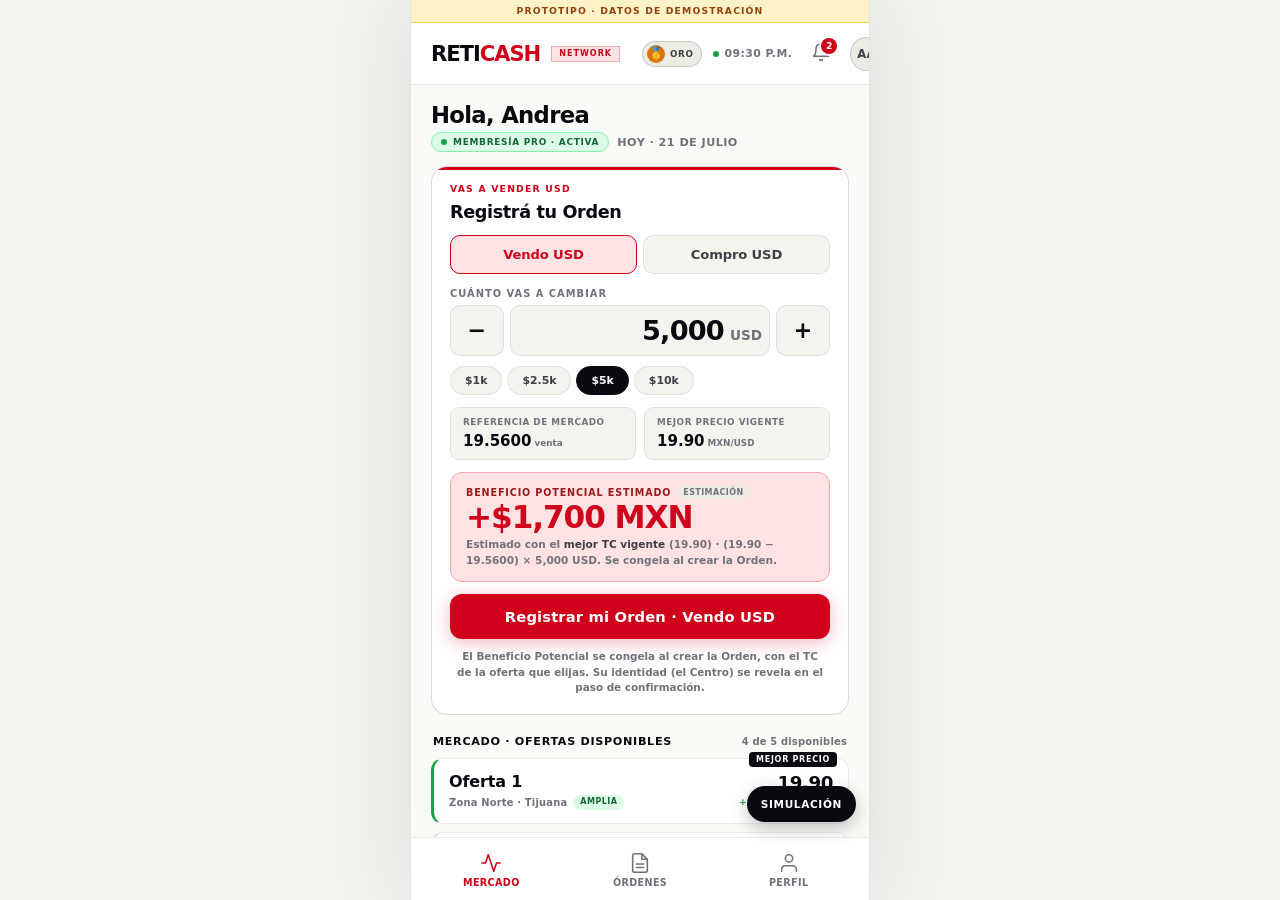
==== index.html @ 37eeac1e "Publicar interfaces simuladas · 2026-07-22T16:53Z" ====
<!doctype html>
<html lang="es">
<head>
<meta charset="utf-8">
<meta name="viewport" content="width=device-width,initial-scale=1,maximum-scale=1,user-scalable=no,viewport-fit=cover,interactive-widget=resizes-content">
<meta name="robots" content="noindex,nofollow">
<meta name="theme-color" content="#0A0A0F">
<title>Network · Interfaz simulada del Cliente</title>
<!--
  ══════════════════════════════════════════════════════════════════════════
  Network · Interfaz simulada del flujo del Cliente · v3
  Unidad 3 (v3), paso 2 del orden inviolable §3 CLAUDE.md.
  Fecha: 2026-07-21.

  ─── JERARQUÍA DE FUENTES · TRES CAPAS (se hereda a TODA interfaz Network) ───

  1 · CONTRATO ontológico (contratos/nucleo_membresia_caja.md) — LA ONTOLOGÍA.
      Innegociable. Vocabulario, objetos, acciones, estados. Toda categoría
      visible acá sale del contrato.

  2 · MM (customer.html + app.css) — EL FLUJO.
      Esqueleto de pantallas y mecánica probada en operación real: appbar,
      bnav, cotizador con toggle, reloj dual, QR con reloj interno, candado
      orden viva, kick modal, DISTRIBUCIÓN de la capa conductual (tier en
      header, bloque de comportamiento en Mercado, paintOrdPerdido en
      Órdenes), historial con ciclo. Voz traducida al contrato.

  3 · CM (mercado.css + app.css + mercado.html) — EL DISEÑO.
      Ya no "vara de calidad": es LA CAPA DE DISEÑO por herencia directa.
      Destilado en el asset propio del repo → network-design-system.css
      (linkeado abajo): tokens, componentes, bottom sheets, estados,
      transiciones, dark mode, tipografía, animaciones. Esta interfaz se
      construye SOBRE ese sistema; acá abajo solo va el CSS específico de
      las piezas del cliente (cotizador, tablero ciego, orden viva,
      veredicto, bloque conductual, referidos).

  Correcciones ya integradas (C1-C3 del Arquitecto) + este turno:
   · C1 · Capa conductual del núcleo COMPLETA y distribuida como en MM:
          tier chip en header, bloque de comportamiento en Mercado,
          paintOrdPerdido (Beneficio Perdido del mes) en Órdenes, nudges.
          Estado {has_data:false} neutro cuando el servicio SCI no responde.
   · C2 · Ceguera del tablero: TC + Capacidad + zona, sin nombre. Identidad
          revelada en CreateOrder.
   · C3 · Referido / Invitación con lista de estados. Sin recompensas.
   · Mecánica nueva (§1.4 contrato): Beneficio Potencial ESTIMADO en vivo
          contra el mejor TC vigente del mercado ciego, ROTULADO como
          estimación (§6.3 "si estimás, decilo"). No es el evento — ese nace
          en CreateOrder. Si el cliente elige otra oferta, recalcula.

  Si el vocabulario del contrato no alcanza: divergencia registrada, no
  invento (§2 CLAUDE.md).
  ══════════════════════════════════════════════════════════════════════════
-->
<link rel="stylesheet" href="network-design-system.css">
<style>
/* ═══════════ CSS ESPECÍFICO DEL CLIENTE (lo compartido está en el design system) ═══════════ */

/* Saludo */
.greet-block{margin-bottom:14px}
.greet-h{font-size:1.42rem;font-weight:900;letter-spacing:-.03em;color:var(--ink);margin:0 0 4px;line-height:1.1}
.greet-sub{display:flex;flex-wrap:wrap;gap:8px;align-items:center;color:var(--ink3);font-size:.7rem;font-weight:700;letter-spacing:.04em;text-transform:uppercase}

/* GATE DE MEMBRESÍA */
.mgate{border-radius:14px;padding:14px 16px;margin-bottom:14px;border:1px solid var(--brd)}
.mgate.req{background:var(--surf);border-color:var(--brd2)}
.mgate.wait-cash{background:var(--amber-bg);border-color:var(--amber-brd)}
.mgate.wait-digital{background:var(--blue-bg);border-color:var(--blue-brd)}
.mgate.grace{background:var(--amber-bg);border-color:var(--amber-brd)}
.mgate-ey{font-size:.58rem;font-weight:800;letter-spacing:.1em;text-transform:uppercase;color:var(--ink3);margin-bottom:5px}
.mgate.wait-cash .mgate-ey,.mgate.grace .mgate-ey{color:#92400E}
.mgate.wait-digital .mgate-ey{color:#1E40AF}
body.dk .mgate.wait-cash .mgate-ey,body.dk .mgate.grace .mgate-ey{color:#fcd34d}
body.dk .mgate.wait-digital .mgate-ey{color:#93c5fd}
.mgate-t{font-size:.95rem;font-weight:900;letter-spacing:-.02em;color:var(--ink);margin:0 0 4px}
.mgate-s{font-size:.7rem;color:var(--ink3);line-height:1.5;font-weight:600}
.mgate-s strong{color:var(--ink2);font-weight:800}
.mgate-code{font-family:'SF Mono',Menlo,monospace;font-weight:800;font-size:1rem;letter-spacing:.1em;color:var(--ink);background:var(--surf);border:1px solid var(--brd2);border-radius:8px;padding:8px 12px;display:inline-block;margin-top:10px}
.mgate-btn{margin-top:12px;width:100%;background:var(--ink);color:var(--surf);border:0;border-radius:10px;padding:12px;font-family:inherit;font-size:.8rem;font-weight:800;letter-spacing:.01em;cursor:pointer;transition:background var(--t-fast) var(--ease)}
.mgate-btn:hover{background:var(--red)}

/* Recorridos de activación (canales como acciones distintas) */
.chan-card{border:1.5px solid var(--brd2);border-radius:12px;padding:14px 15px;margin-bottom:10px;cursor:pointer;transition:border-color var(--t-fast) var(--ease),background var(--t-fast) var(--ease)}
.chan-card:hover{border-color:var(--ink);background:var(--surf2)}
.chan-card-h{display:flex;align-items:center;gap:10px;margin-bottom:6px}
.chan-ic{width:36px;height:36px;border-radius:10px;background:var(--surf2);display:flex;align-items:center;justify-content:center;font-size:1.15rem;flex:0 0 auto}
.chan-card.efectivo .chan-ic{background:var(--amber-bg)}
.chan-card.digital .chan-ic{background:var(--blue-bg)}
.chan-t{font-size:.88rem;font-weight:900;letter-spacing:-.01em;color:var(--ink)}
.chan-tag{font-size:.5rem;font-weight:800;letter-spacing:.06em;text-transform:uppercase;padding:2px 6px;border-radius:var(--r-pill);background:var(--surf3);color:var(--ink3);margin-left:auto}
.chan-tag.def{background:var(--amber-bg);color:#92400E}
body.dk .chan-tag.def{color:#fcd34d}
.chan-d{font-size:.68rem;color:var(--ink3);line-height:1.5;font-weight:600}
.chan-guard{font-size:.62rem;color:var(--ink4);line-height:1.5;font-weight:600;margin-top:6px;padding:10px 12px;background:var(--surf2);border-radius:9px}
.chan-guard strong{color:var(--ink2);font-weight:800}
.act-benef{background:var(--surf2);border:1px solid var(--brd);border-radius:10px;padding:12px 14px;margin:12px 0}
.act-benef-r{display:flex;justify-content:space-between;align-items:baseline;padding:6px 0;border-bottom:1px solid var(--brd);font-size:.75rem;gap:10px}
.act-benef-r:last-child{border-bottom:0}
.act-benef-r .k{color:var(--ink3);font-weight:600}
.act-benef-r .v{color:var(--ink);font-weight:800;text-align:right;font-variant-numeric:tabular-nums}
.act-benef-r .v.hl{color:var(--green)}
.act-steps{margin:12px 0;padding:0;list-style:none;counter-reset:s}
.act-step{position:relative;padding:0 0 12px 34px;font-size:.72rem;color:var(--ink2);line-height:1.5;font-weight:600;counter-increment:s}
.act-step::before{content:counter(s);position:absolute;left:0;top:-2px;width:22px;height:22px;border-radius:50%;background:var(--amber-bg);color:#92400E;font-size:.7rem;font-weight:900;display:flex;align-items:center;justify-content:center}
body.dk .act-step::before{color:#fcd34d}
.act-step:last-child{padding-bottom:0}
.act-code{text-align:center;font-family:'SF Mono',Menlo,monospace;font-weight:800;font-size:1.3rem;letter-spacing:.12em;color:var(--ink);background:var(--surf2);border:1.5px dashed var(--brd2);border-radius:12px;padding:16px;margin:12px 0}

/* MI CARD OPERAR (hero) */
.op-hero{
  background:var(--surf);border:1.5px solid var(--brd2);border-radius:16px;
  padding:16px 18px 18px;margin-bottom:14px;position:relative;overflow:hidden;
  transition:border-color var(--t) var(--ease);
}
.op-hero::before{content:"";position:absolute;top:0;left:0;right:0;height:3px;background:var(--brd2);transition:background var(--t-fast) var(--ease)}
.op-hero.sell::before{background:var(--red)}
.op-hero.buy::before{background:var(--green)}
.op-hero-ey{font-size:.58rem;font-weight:800;letter-spacing:.13em;text-transform:uppercase;color:var(--ink3);margin-bottom:8px;transition:color var(--t-fast) var(--ease)}
.op-hero.sell .op-hero-ey{color:var(--red)}
.op-hero.buy .op-hero-ey{color:var(--green)}
.op-hero-t{font-size:1.1rem;font-weight:900;letter-spacing:-.02em;color:var(--ink);margin:0 0 12px;line-height:1.2}

.op-lbl{font-size:.62rem;font-weight:800;letter-spacing:.1em;text-transform:uppercase;color:var(--ink3);margin:14px 0 6px}
.op-lbl:first-child{margin-top:0}

.q-amt{display:flex;gap:6px;align-items:stretch;margin-bottom:10px}
.q-amt-btn{background:var(--surf2);border:1.5px solid var(--brd);border-radius:var(--r-input);width:54px;font-size:1.4rem;font-weight:900;color:var(--ink);cursor:pointer;font-family:inherit;line-height:1;transition:background var(--t-fast) var(--ease)}
.q-amt-btn:hover{background:var(--surf3)}
.q-amt-btn:active{transform:translateY(1px)}
.q-amt-mid{flex:1;background:var(--surf2);border:1.5px solid var(--brd);border-radius:var(--r-input);display:flex;align-items:baseline;justify-content:center;gap:6px;padding:9px 4px}
.q-amt-inp{background:transparent;border:0;text-align:right;font-size:1.7rem;font-weight:900;letter-spacing:-.03em;font-variant-numeric:tabular-nums;color:var(--ink);width:calc(100% - 44px);font-family:inherit;outline:none;padding:0}
.q-amt-usd{color:var(--ink3);font-weight:800;font-size:.85rem}
.q-fast{display:flex;gap:5px;margin-bottom:6px;flex-wrap:wrap}
.q-fast-btn{position:relative;background:var(--surf2);border:1px solid var(--brd);border-radius:var(--r-pill);padding:7px 14px;font-family:inherit;font-size:.68rem;font-weight:700;color:var(--ink2);cursor:pointer;transition:background var(--t-fast) var(--ease)}
.q-fast-btn::after{content:"";position:absolute;top:50%;left:50%;transform:translate(-50%,-50%);width:100%;height:var(--tap)}
.q-fast-btn:hover{background:var(--surf3)}
.q-fast-btn.on{background:var(--ink);color:var(--surf);border-color:var(--ink)}

/* Referencias (Referencia de Mercado + Mejor precio vigente) */
.ref-row{display:grid;grid-template-columns:1fr 1fr;gap:8px;margin:12px 0}
.ref-cell{padding:9px 12px;background:var(--surf2);border:1px solid var(--brd);border-radius:9px}
.ref-cell-l{font-size:.55rem;font-weight:800;letter-spacing:.06em;text-transform:uppercase;color:var(--ink3);line-height:1.3}
.ref-cell-v{font-size:.94rem;font-weight:900;font-variant-numeric:tabular-nums;color:var(--ink);margin-top:3px}
.ref-cell-v small{font-size:.55rem;font-weight:700;color:var(--ink3);margin-left:3px}
.ref-cell.best .ref-cell-v{color:var(--ink)}

/* Estimación de Beneficio Potencial (rotulada) */
.est{background:var(--surf2);border:1px solid var(--brd);border-radius:12px;padding:13px 15px;margin-bottom:12px;transition:background var(--t-fast) var(--ease),border-color var(--t-fast) var(--ease)}
.op-hero.sell .est{background:var(--red-bg);border-color:var(--red-brd)}
.op-hero.buy .est{background:var(--green-bg);border-color:var(--green-brd)}
.est-ey{font-size:.6rem;font-weight:800;letter-spacing:.09em;text-transform:uppercase;color:var(--ink3);display:flex;align-items:center;gap:6px}
.op-hero.sell .est-ey{color:#991B1B}
.op-hero.buy .est-ey{color:#166534}
body.dk .op-hero.sell .est-ey{color:#fca5a5}
body.dk .op-hero.buy .est-ey{color:#4ade80}
.est-tag{font-size:.5rem;font-weight:800;letter-spacing:.05em;text-transform:uppercase;padding:2px 6px;border-radius:var(--r-pill);background:var(--surf3);color:var(--ink3)}
.est-v{font-size:1.95rem;font-weight:900;letter-spacing:-.035em;line-height:1.05;color:var(--ink);font-variant-numeric:tabular-nums;margin-top:2px}
.op-hero.sell .est-v{color:var(--red)}
.op-hero.buy .est-v{color:var(--green)}
.est-sub{font-size:.66rem;color:var(--ink3);margin-top:4px;line-height:1.45;font-weight:600}
.est-sub strong{color:var(--ink2);font-weight:800}

.disc{font-size:.65rem;color:var(--ink3);text-align:center;line-height:1.5;margin-top:10px;padding:0 4px;font-weight:600}

/* TABLERO CIEGO */
.blind-h{display:flex;align-items:baseline;justify-content:space-between;gap:8px;margin:20px 0 10px;padding:0 2px}
.blind-h-t{font-size:.7rem;font-weight:900;letter-spacing:.06em;text-transform:uppercase;color:var(--ink)}
.blind-h-s{font-size:.62rem;font-weight:700;color:var(--ink3);letter-spacing:.02em}
.blind-list{display:flex;flex-direction:column;gap:8px;margin-bottom:14px}
.of-row{background:var(--surf);border:1px solid var(--brd);border-left:3px solid var(--brd2);border-radius:12px;padding:13px 15px;display:grid;grid-template-columns:1fr auto;gap:12px 14px;align-items:center;cursor:pointer;transition:background var(--t-fast) var(--ease),border-color var(--t-fast) var(--ease),transform var(--t-fast) var(--ease);position:relative}
.of-row:hover{background:var(--surf2)}
.of-row:active{background:var(--surf3);transform:translateY(1px)}
.of-row.on{border-color:var(--ink);border-left-color:var(--ink)}
.of-row.top{border-left-color:var(--ink3)}
.of-row.top.sell{border-left-color:var(--green)}
.of-row.top.buy{border-left-color:var(--red)}
.of-row.sin-cap{opacity:.55;cursor:not-allowed}
.of-info{min-width:0}
.of-id{font-size:1rem;font-weight:800;letter-spacing:-.01em;color:var(--ink);display:flex;align-items:center;gap:7px}
.of-sel-dot{font-size:.55rem;font-weight:800;letter-spacing:.05em;text-transform:uppercase;color:var(--ink);background:var(--surf3);padding:2px 6px;border-radius:var(--r-pill)}
.of-meta{display:flex;gap:6px;flex-wrap:wrap;margin-top:4px;align-items:center}
.of-meta-i{font-size:.62rem;font-weight:700;color:var(--ink3);letter-spacing:.02em}
.of-cap{font-size:.5rem;font-weight:800;letter-spacing:.06em;text-transform:uppercase;padding:2px 7px;border-radius:var(--r-pill);line-height:1.35}
.of-cap.amplia{background:var(--green-bg);color:#166534}
.of-cap.limitada{background:var(--amber-bg);color:#92400E}
.of-cap.sin_capacidad{background:var(--red-bg);color:#991B1B}
body.dk .of-cap.amplia{color:#4ade80}
body.dk .of-cap.limitada{color:#fcd34d}
body.dk .of-cap.sin_capacidad{color:#fca5a5}
.of-price{text-align:right;white-space:nowrap}
.of-tc{font-size:1.14rem;font-weight:900;letter-spacing:-.025em;font-variant-numeric:tabular-nums;color:var(--ink);line-height:1}
.of-bpu{font-size:.58rem;font-weight:800;letter-spacing:.05em;text-transform:uppercase;color:var(--ink3);margin-top:4px}
.of-bpu.pos{color:var(--green)}
.of-tag-mejor{position:absolute;top:-7px;right:11px;font-size:.5rem;font-weight:900;letter-spacing:.09em;text-transform:uppercase;color:var(--surf);background:var(--ink);padding:3px 7px;border-radius:4px}
.blind-nota{font-size:.62rem;color:var(--ink3);line-height:1.5;padding:10px 12px;background:var(--surf2);border:1px solid var(--brd);border-radius:9px;margin-bottom:14px;font-weight:600}
.blind-nota strong{color:var(--ink2);font-weight:800}

/* ══════════ BLOQUE CONDUCTUAL DEL NÚCLEO (§1.16 · distribución MM) ══════════ */
.beh{background:var(--surf);border:1px solid var(--brd);border-radius:14px;padding:16px;margin-bottom:14px}
.beh-title{font-size:.62rem;font-weight:800;letter-spacing:.09em;text-transform:uppercase;color:var(--ink3);margin-bottom:12px}
.beh-h{display:flex;align-items:center;gap:13px;margin-bottom:14px}
/* Medidor de nivel (gauge circular) — ancla gráfica */
.beh-gauge{position:relative;width:64px;height:64px;flex:0 0 auto}
.beh-gauge-svg{width:64px;height:64px;transform:rotate(-90deg)}
.beh-gauge-bg{fill:none;stroke:var(--surf3);stroke-width:5}
.beh-gauge-fg{fill:none;stroke:url(#behgrad);stroke-width:5;stroke-linecap:round;transition:stroke-dashoffset 1s var(--ease)}
.beh-gauge-medal{position:absolute;inset:0;display:flex;align-items:center;justify-content:center;font-size:1.5rem}
.beh-tier-block{flex:1;min-width:0}
.beh-tier-l{font-size:.55rem;font-weight:800;letter-spacing:.1em;text-transform:uppercase;color:var(--ink3)}
.beh-tier-n{font-size:1.05rem;font-weight:900;letter-spacing:-.02em;color:var(--ink);margin-top:1px}
.beh-tier-pct{font-size:.62rem;font-weight:700;color:var(--ink3);margin-top:2px}
.beh-score{text-align:right;position:relative}
.beh-score-v{font-size:1.5rem;font-weight:900;letter-spacing:-.03em;color:var(--ink);line-height:1;font-variant-numeric:tabular-nums}
.beh-score-l{font-size:.55rem;font-weight:800;letter-spacing:.1em;text-transform:uppercase;color:var(--ink3);margin-top:2px}
.beh-score .beh-info{position:absolute;top:-4px;right:-6px}
.beh-info{background:transparent;border:0;color:var(--ink4);font-size:.9rem;padding:0 4px;cursor:pointer;font-family:inherit}
.beh-info:hover{color:var(--ink2)}
.beh-cells{display:grid;grid-template-columns:1fr 1fr;gap:10px;margin:14px 0}
.beh-cell{background:var(--surf2);border-radius:10px;padding:11px 12px}
.beh-cell-v{font-size:1.15rem;font-weight:900;letter-spacing:-.02em;color:var(--ink);font-variant-numeric:tabular-nums;line-height:1}
.beh-cell-l{font-size:.55rem;font-weight:800;letter-spacing:.09em;text-transform:uppercase;color:var(--ink3);margin-top:3px;line-height:1.3}

/* Racha grid */
.beh-w-h{display:flex;justify-content:space-between;align-items:baseline;margin:16px 0 10px;gap:8px}
.beh-w-t{font-size:.62rem;font-weight:800;letter-spacing:.09em;text-transform:uppercase;color:var(--ink3)}
.beh-w-n{font-size:.75rem;font-weight:800;color:var(--ink)}
.beh-w-n b{font-weight:900;font-size:1.05rem;letter-spacing:-.02em;color:var(--ink);margin-right:5px;font-variant-numeric:tabular-nums}
.beh-w-grid{display:flex;gap:6px}
.beh-w-cell{flex:1;text-align:center}
.beh-w-box{width:100%;aspect-ratio:1;border-radius:8px;background:var(--surf3);display:flex;align-items:center;justify-content:center;font-weight:900;font-size:1rem;color:var(--ink3)}
.beh-w-box.on{background:var(--green);color:#fff}
.beh-w-box.off{background:var(--surf3);color:var(--ink4)}
.beh-w-box.cur{background:var(--surf2);color:var(--ink);border:1.5px dashed var(--amber-brd)}
.beh-w-lbl{font-size:.5rem;font-weight:700;color:var(--ink3);margin-top:4px;letter-spacing:.03em}
.beh-w-ops{font-size:.5rem;color:var(--ink4);margin-top:1px;font-weight:700}
.beh-w-foot{font-size:.66rem;color:var(--ink3);margin-top:10px;font-weight:600}
.beh-w-foot strong{color:var(--ink2);font-weight:800}

/* Beneficio Capturado vs Dejado ir (núcleo) — ancla gráfica de Mercado */
.bvd{margin:4px 0 10px}
.bvd-row{margin-bottom:12px}
.bvd-row:last-child{margin-bottom:0}
.bvd-top{display:flex;justify-content:space-between;align-items:baseline;gap:10px;margin-bottom:5px}
.bvd-lbl{font-size:.6rem;font-weight:800;letter-spacing:.08em;text-transform:uppercase}
.bvd-lbl.g{color:#166534}.bvd-lbl.r{color:#991B1B}
body.dk .bvd-lbl.g{color:#4ade80}body.dk .bvd-lbl.r{color:#fca5a5}
.bvd-val{font-size:1.05rem;font-weight:900;letter-spacing:-.02em;font-variant-numeric:tabular-nums}
.bvd-val.g{color:var(--green)}.bvd-val.r{color:var(--red)}
.bvd-track{height:12px;background:var(--surf3);border-radius:var(--r-pill);overflow:hidden}
.bvd-fill{height:100%;border-radius:var(--r-pill);transition:width .5s var(--ease);min-width:3px}
.bvd-fill.g{background:var(--green)}.bvd-fill.r{background:var(--red)}
.bvd-foot{font-size:.66rem;color:var(--ink3);line-height:1.5;font-weight:600;margin-top:2px}
.bvd-foot strong{color:var(--ink2);font-weight:800}

/* Nudge conductual */
.beh-nudge{background:var(--green-bg);border:1px solid var(--green-brd);border-radius:12px;padding:14px;margin-top:14px}
.beh-nudge-ey{font-size:.55rem;font-weight:800;letter-spacing:.1em;text-transform:uppercase;color:#166534}
body.dk .beh-nudge-ey{color:#4ade80}
.beh-nudge-v{font-size:1.5rem;font-weight:900;letter-spacing:-.03em;color:var(--green);margin-top:3px;font-variant-numeric:tabular-nums}
.beh-nudge-txt{font-size:.68rem;color:#166534;margin-top:3px;line-height:1.45;font-weight:600}
body.dk .beh-nudge-txt{color:#4ade80}
.beh-nudge-txt strong{font-weight:900}

/* Estado neutro {has_data:false} */
.beh-neutro{background:var(--surf);border:1px dashed var(--brd2);border-radius:14px;padding:22px 16px;margin-bottom:14px;text-align:center}
.beh-neutro-ic{font-size:1.6rem;color:var(--ink4);margin-bottom:8px}
.beh-neutro-t{font-size:.85rem;font-weight:800;color:var(--ink2);letter-spacing:-.01em}
.beh-neutro-s{font-size:.68rem;color:var(--ink3);margin-top:4px;line-height:1.5;font-weight:600}

/* ══════════ ÓRDENES ══════════ */
.qr-card{background:var(--surf);border:1.5px solid var(--brd2);border-radius:18px;padding:18px 18px 16px;text-align:center;margin-bottom:12px;box-shadow:0 4px 20px rgba(0,0,0,.05);position:relative}
.qr-tag{display:inline-flex;align-items:center;gap:7px;font-size:.6rem;font-weight:900;letter-spacing:.09em;text-transform:uppercase;padding:5px 11px;border-radius:var(--r-pill);margin-bottom:14px;background:var(--green-bg);color:#166534}
body.dk .qr-tag{color:#4ade80}
.qr-tag.risk{background:var(--amber-bg);color:#92400E}
body.dk .qr-tag.risk{color:#fcd34d}
.qr-tag.risk .qr-pulse{background:var(--amber)}
.qr-tag.expired{background:var(--red-bg);color:#991B1B}
body.dk .qr-tag.expired{color:#fca5a5}
.qr-tag.expired .qr-pulse{background:var(--red)}
.qr-pulse{width:8px;height:8px;background:var(--green);border-radius:50%;animation:live-pulse 1.4s ease-in-out infinite}
.qr-img{width:190px;height:190px;background:#fff;padding:12px;border:1.5px solid var(--brd);border-radius:14px;margin:0 auto 12px;display:flex;align-items:center;justify-content:center}
.qr-code{font-family:'SF Mono',Menlo,monospace;font-weight:800;font-size:1.05rem;letter-spacing:.08em;margin-bottom:5px;color:var(--ink)}
.qr-sub{font-size:.72rem;color:var(--ink3);margin-bottom:14px;font-weight:600}
.qr-clock{background:var(--surf2);border:1px solid var(--brd);border-radius:9px;padding:10px 11px;text-align:center;font-size:.72rem;color:var(--ink2);font-weight:700}
.qr-clock strong{color:var(--ink);font-variant-numeric:tabular-nums;font-weight:900;font-size:.94rem;letter-spacing:.02em;margin-left:4px}
.qr-clock.warn{background:var(--amber-bg);border-color:var(--amber-brd);color:#92400E}
body.dk .qr-clock.warn{color:#fcd34d}
.qr-clock.warn strong{color:var(--amber)}
.qr-clock.exp{background:var(--red-bg);border-color:var(--red-brd);color:#991B1B}
body.dk .qr-clock.exp{color:#fca5a5}
.qr-clock.exp strong{color:var(--red)}
.qr-data{margin-bottom:12px}

.risk-banner{background:var(--amber-bg);border:1px solid var(--amber-brd);border-radius:11px;padding:11px 13px;margin:0 0 12px;display:flex;align-items:flex-start;gap:9px}
.risk-banner-ic{font-size:1.15rem;line-height:1;flex:0 0 auto}
.risk-banner-txt{font-size:.72rem;color:#78350F;line-height:1.45;flex:1;font-weight:600}
body.dk .risk-banner-txt{color:#fcd34d}
.risk-banner-txt strong{color:var(--amber);font-weight:900}

/* paintOrdPerdido — Beneficio Perdido del mes (núcleo, siempre disponible) */
.perdido-banner{background:var(--red-bg);border:1px solid var(--red-brd);border-radius:11px;padding:12px 14px;margin-bottom:12px;display:flex;align-items:flex-start;gap:9px}
.perdido-banner-ic{font-size:1.15rem;line-height:1;flex:0 0 auto}
.perdido-banner-txt{font-size:.72rem;color:#991B1B;line-height:1.45;flex:1;font-weight:600}
body.dk .perdido-banner-txt{color:#fca5a5}
.perdido-banner-txt strong{font-weight:900}

.cancel-btn{width:100%;background:transparent;border:1.5px solid var(--brd2);border-radius:10px;padding:11px;font-family:inherit;font-size:.72rem;font-weight:800;color:var(--ink3);cursor:pointer;margin-top:10px;transition:color var(--t-fast) var(--ease),border-color var(--t-fast) var(--ease)}
.cancel-btn:hover{color:var(--ink);border-color:var(--brd)}

.empty-live{background:var(--surf);border:1.5px dashed var(--brd2);border-radius:14px;padding:32px 18px;text-align:center;margin-bottom:14px}
.empty-live-t{font-weight:900;font-size:.95rem;color:var(--ink);margin-bottom:4px;letter-spacing:-.02em}
.empty-live-s{font-size:.72rem;color:var(--ink3);margin-bottom:14px;font-weight:600;line-height:1.5}
.empty-live-btn{background:var(--ink);color:var(--surf);border:0;border-radius:10px;padding:10px 22px;font-family:inherit;font-size:.75rem;font-weight:800;cursor:pointer;letter-spacing:.01em}

.clk{background:var(--amber-bg);border:1px solid var(--amber-brd);border-radius:11px;padding:11px 14px;margin-bottom:12px;display:flex;align-items:center;gap:11px}
.clk.no-live{background:var(--surf2);border-color:var(--brd)}
.clk-ic{font-size:1.4rem;line-height:1}
.clk-body{flex:1;min-width:0}
.clk-ey{font-size:.58rem;color:#92400E;font-weight:800;letter-spacing:.08em;text-transform:uppercase}
body.dk .clk-ey{color:#fcd34d}
.clk.no-live .clk-ey{color:var(--ink3)}
.clk-time{font-size:1.15rem;font-weight:900;letter-spacing:-.02em;font-variant-numeric:tabular-nums;color:var(--amber);margin-top:1px}
.clk-time.warn{color:var(--red)}
.clk.no-live .clk-time{color:var(--ink)}
.clk-msg{font-size:.66rem;color:var(--ink3);margin-top:2px;line-height:1.4;font-weight:600}

.veredict{background:var(--surf);border:1px solid var(--brd);border-radius:12px;padding:14px 16px;margin-bottom:12px}
.veredict-h{font-size:.62rem;color:var(--ink3);font-weight:800;letter-spacing:.09em;text-transform:uppercase;margin-bottom:10px;display:flex;justify-content:space-between}
.veredict-h span{color:var(--ink);font-weight:900}
.veredict-grid{display:grid;grid-template-columns:1fr 1fr;gap:10px}
.vc{padding:11px 12px;border-radius:9px}
.vc.gan{background:var(--green-bg)}
.vc.per{background:var(--red-bg)}
.vc-lbl{font-size:.55rem;font-weight:800;letter-spacing:.09em;text-transform:uppercase;color:#166534}
body.dk .vc.gan .vc-lbl{color:#4ade80}
.vc.per .vc-lbl{color:#991B1B}
body.dk .vc.per .vc-lbl{color:#fca5a5}
.vc-v{font-size:1.2rem;font-weight:900;letter-spacing:-.025em;color:var(--green);font-variant-numeric:tabular-nums;margin-top:2px}
.vc.per .vc-v{color:var(--red)}
.vc-sub{font-size:.6rem;color:var(--ink3);margin-top:2px;font-weight:600}

.esp{background:var(--surf);border:1px solid var(--brd);border-radius:12px;padding:14px 16px;margin-bottom:14px}
.esp-h{font-size:.62rem;color:var(--ink3);font-weight:800;letter-spacing:.09em;text-transform:uppercase;margin-bottom:10px}
.esp-bars{display:flex;align-items:flex-end;gap:6px;height:64px}
.esp-b{flex:1;background:var(--surf3);border-radius:3px 3px 0 0;min-height:4px;transition:height .42s var(--ease)}
.esp-b.gan{background:var(--green)}
.esp-b.per{background:var(--red)}
.esp-b.mix{background:linear-gradient(0deg,var(--red) 0%,var(--red) 50%,var(--green) 50%,var(--green) 100%)}
.esp-l{display:flex;gap:6px;margin-top:6px}
.esp-l div{flex:1;text-align:center;font-size:.55rem;color:var(--ink3);font-weight:700;letter-spacing:.02em}

.filt{display:flex;gap:5px;margin-bottom:10px;overflow-x:auto;-webkit-overflow-scrolling:touch;padding-bottom:2px}
.filt::-webkit-scrollbar{display:none}
.filt button{position:relative;background:var(--surf2);border:1px solid var(--brd);border-radius:var(--r-pill);padding:7px 13px;font-family:inherit;font-size:.66rem;font-weight:800;color:var(--ink2);cursor:pointer;white-space:nowrap;flex:0 0 auto;letter-spacing:.03em;text-transform:uppercase;transition:background var(--t-fast) var(--ease),color var(--t-fast) var(--ease)}
.filt button::after{content:"";position:absolute;top:50%;left:50%;transform:translate(-50%,-50%);width:100%;height:var(--tap)}
.filt button:hover{background:var(--surf3)}
.filt button.on{background:var(--ink);color:var(--surf);border-color:var(--ink)}

.hist{background:var(--surf);border:1px solid var(--brd);border-radius:12px;overflow:hidden}
.hi-row{display:grid;grid-template-columns:1fr auto auto;gap:10px 12px;align-items:center;padding:12px 15px;border-bottom:1px solid var(--brd);cursor:pointer;transition:background var(--t-fast) var(--ease)}
.hi-row:last-child{border-bottom:0}
.hi-row:hover{background:var(--surf2)}
.hi-mo{font-weight:800;font-size:.92rem;color:var(--ink);letter-spacing:-.01em}
.hi-mo small{color:var(--ink3);font-weight:600;font-size:.65rem;margin-left:5px}
.hi-meta{font-size:.62rem;color:var(--ink3);margin-top:3px;display:flex;align-items:center;gap:5px;line-height:1.35;font-weight:600}
.hi-pill{display:inline-block;padding:2px 6px;border-radius:var(--r-pill);font-size:.5rem;font-weight:800;letter-spacing:.06em;text-transform:uppercase;line-height:1.4}
.hi-pill.amber{background:var(--amber-bg);color:#92400E}
.hi-pill.green{background:var(--green-bg);color:#166534}
.hi-pill.red{background:var(--red-bg);color:#991B1B}
.hi-pill.gray{background:var(--surf3);color:var(--ink2)}
body.dk .hi-pill.amber{color:#fcd34d}
body.dk .hi-pill.green{color:#4ade80}
body.dk .hi-pill.red{color:#fca5a5}
.hi-benef{text-align:right;font-weight:900;font-size:.86rem;font-variant-numeric:tabular-nums;letter-spacing:-.01em}
.hi-benef.gan{color:var(--green)}
.hi-benef.per{color:var(--red)}
.hi-benef.mix{display:flex;flex-direction:column;align-items:flex-end;gap:0}
.hi-benef.mix .g{color:var(--green);font-size:.75rem}
.hi-benef.mix .p{color:var(--red);font-size:.66rem}
.hi-benef .sub{font-size:.5rem;color:var(--ink3);font-weight:800;text-transform:uppercase;letter-spacing:.06em;display:block;margin-top:1px}
.hi-chev{color:var(--ink4);font-size:1rem;font-weight:700}

/* ══════════ PERFIL ══════════ */
.pf-cred{background:var(--surf);border:1px solid var(--brd);border-radius:14px;padding:16px 15px;margin-bottom:14px;display:flex;align-items:center;gap:14px}
.pf-cred-av{width:52px;height:52px;border-radius:50%;background:linear-gradient(135deg,var(--red) 0%,#a3011a 100%);color:#fff;font-weight:900;font-size:1.36rem;letter-spacing:-.02em;display:flex;align-items:center;justify-content:center;flex:0 0 auto;box-shadow:0 4px 14px rgba(208,2,27,.22)}
.pf-cred-info{min-width:0;flex:1}
.pf-cred-n{font-size:.98rem;font-weight:900;letter-spacing:-.02em;color:var(--ink);line-height:1.2}
.pf-cred-id{font-size:.62rem;color:var(--ink3);font-family:'SF Mono',Menlo,monospace;letter-spacing:.04em;margin-top:3px;font-weight:600}
.pf-cred-since{font-size:.62rem;color:var(--ink4);margin-top:1px;font-weight:700}

.ref-block{background:var(--surf);border:1px solid var(--brd);border-radius:14px;padding:16px;margin-bottom:14px}
.ref-block-h{display:flex;justify-content:space-between;align-items:center;gap:12px;margin-bottom:6px}
.ref-block-t{font-size:.98rem;font-weight:900;letter-spacing:-.02em;color:var(--ink);margin:0}
.ref-invite{background:var(--ink);color:var(--surf);border:0;border-radius:9px;padding:8px 14px;font-family:inherit;font-size:.7rem;font-weight:800;letter-spacing:.02em;cursor:pointer;transition:background var(--t-fast) var(--ease)}
.ref-invite:hover{background:var(--red)}
.ref-sub{font-size:.68rem;color:var(--ink3);margin-bottom:12px;line-height:1.5;font-weight:600}
.inv-list{display:flex;flex-direction:column;gap:8px}
.inv-row{background:var(--surf2);border:1px solid var(--brd);border-radius:10px;padding:11px 13px;display:flex;align-items:center;gap:11px}
.inv-av{width:36px;height:36px;border-radius:50%;background:var(--surf3);color:var(--ink3);border:1.5px solid var(--brd2);display:flex;align-items:center;justify-content:center;font-weight:800;font-size:.72rem;letter-spacing:.02em;flex:0 0 auto}
.inv-info{flex:1;min-width:0}
.inv-n{font-size:.78rem;font-weight:800;color:var(--ink);letter-spacing:-.01em}
.inv-meta{font-size:.6rem;color:var(--ink3);margin-top:2px;font-weight:600;letter-spacing:.01em}
.inv-est{font-size:.5rem;font-weight:800;letter-spacing:.08em;text-transform:uppercase;padding:3px 7px;border-radius:var(--r-pill);flex:0 0 auto}
.inv-est.enviada{background:var(--blue-bg);color:#1E40AF}
body.dk .inv-est.enviada{color:#93c5fd}
.inv-est.abierta{background:var(--amber-bg);color:#92400E}
body.dk .inv-est.abierta{color:#fcd34d}
.inv-est.aceptada{background:var(--green-bg);color:#166534}
body.dk .inv-est.aceptada{color:#4ade80}
.inv-est.vencida{background:var(--surf3);color:var(--ink3)}
.inv-est.revocada{background:var(--red-bg);color:#991B1B}
body.dk .inv-est.revocada{color:#fca5a5}
.ref-nota{font-size:.6rem;color:var(--ink4);margin-top:10px;font-weight:600;line-height:1.5}

.pf-recos{list-style:none;padding:0;margin:0;display:flex;flex-direction:column;gap:8px}
.pf-reco{background:var(--surf2);border:1px solid var(--brd);border-radius:10px;padding:11px 13px}
.pf-reco-t{font-size:.78rem;font-weight:800;color:var(--ink);letter-spacing:-.01em}
.pf-reco-d{font-size:.66rem;color:var(--ink3);margin-top:3px;line-height:1.5;font-weight:600}
.pf-nota{font-size:.6rem;color:var(--ink4);margin-top:12px;font-weight:600;line-height:1.5;padding:0 4px}

.pf-set{display:flex;justify-content:space-between;align-items:center;padding:12px 0;border-bottom:1px solid var(--brd);gap:12px}
.pf-set:last-child{border-bottom:0}
.pf-set-l{font-size:.78rem;font-weight:600;color:var(--ink2)}
.pf-logout{background:transparent;border:1.5px solid var(--red);color:var(--red);border-radius:10px;padding:12px;font-family:inherit;font-size:.75rem;font-weight:800;cursor:pointer;width:100%;margin-top:12px;letter-spacing:.01em}
.pf-logout:hover{background:var(--red);color:#fff}

/* Detalle orden */
.od-hero{background:var(--surf2);border:1px solid var(--brd);border-radius:11px;padding:14px 15px;text-align:center;margin-bottom:12px}
.od-hero-l{font-size:.58rem;font-weight:800;letter-spacing:.1em;text-transform:uppercase;color:var(--ink3)}
.od-hero-v{font-size:1.85rem;font-weight:900;letter-spacing:-.03em;font-variant-numeric:tabular-nums;margin-top:3px;line-height:1.1}
.od-hero-v.g{color:var(--green)}
.od-hero-v.p{color:var(--red)}
.od-hero-v.m{color:var(--ink);font-size:1.15rem}
.od-msg{font-size:.72rem;color:var(--ink3);text-align:center;line-height:1.5;margin-top:14px;padding:0 4px;font-weight:600}

/* Reglas SCI */
.rules-list{margin:0;padding:0;list-style:none;display:flex;flex-direction:column;gap:8px}
.rule{background:var(--surf2);border:1px solid var(--brd);border-radius:10px;padding:10px 12px;display:flex;justify-content:space-between;align-items:center;gap:12px}
.rule-body{min-width:0;flex:1}
.rule-t{font-size:.75rem;font-weight:800;color:var(--ink);letter-spacing:-.01em}
.rule-d{font-size:.6rem;color:var(--ink3);margin-top:2px;font-weight:600;line-height:1.4}
.rule-p{font-size:.9rem;font-weight:900;font-variant-numeric:tabular-nums;letter-spacing:-.02em;white-space:nowrap;flex:0 0 auto}
.rule-p.pos{color:var(--green)}
.rule-p.neg{color:var(--red)}

/* Sim */
.sim-fab{position:fixed;bottom:calc(env(safe-area-inset-bottom,10px) + 78px);right:var(--edge-r);z-index:170;background:var(--ink);color:var(--surf);border:0;border-radius:var(--r-pill);padding:8px 14px;min-height:36px;font-family:inherit;font-size:.66rem;font-weight:800;letter-spacing:.06em;text-transform:uppercase;cursor:pointer;box-shadow:0 6px 18px rgba(0,0,0,.24)}
.sim-r{margin:12px 0}
.sim-r label{display:block;color:var(--ink3);font-weight:800;font-size:.62rem;letter-spacing:.06em;text-transform:uppercase;margin-bottom:6px}
.sim-r input[type=range]{width:100%;accent-color:var(--red)}
.sim-slabels{display:flex;justify-content:space-between;color:var(--ink4);font-size:.58rem;margin-top:4px;font-weight:700}
.sim-slabels b{color:var(--ink);font-weight:800}
.sim-btns{display:grid;grid-template-columns:1fr 1fr;gap:6px;margin-top:12px}
.sim-btns button{background:var(--surf2);border:1px solid var(--brd);border-radius:8px;padding:9px 10px;font-family:inherit;font-size:.65rem;font-weight:800;color:var(--ink);cursor:pointer;letter-spacing:.02em;transition:background var(--t-fast) var(--ease)}
.sim-btns button:hover{background:var(--surf3)}
.sim-btns button.act{background:var(--red-bg);border-color:var(--red-brd);color:var(--red)}
.sim-explain{margin-top:12px;color:var(--ink3);font-size:.62rem;line-height:1.5;padding:9px 11px;background:var(--surf2);border-radius:8px}
</style>
</head>
<body>

<!-- Kick modal preinstalado -->
<div class="kick" id="kick">
  <div class="kick-brand">RETI<em>CASH</em> NETWORK</div>
  <div class="kick-ic">⛔</div>
  <div class="kick-t">Sesión cerrada</div>
  <div class="kick-s">Se abrió sesión de esta cuenta en otro dispositivo. Esta sesión fue cerrada por seguridad.</div>
  <div class="kick-cd">Volverás al inicio en <strong id="kick-cd">10</strong> s</div>
  <button class="kick-btn" onclick="kickReset()">Iniciar sesión ahora</button>
</div>

<!-- Sim FAB + overlay -->
<button class="sim-fab" id="sim-fab" onclick="openSim()">Simulación</button>
<div class="ovl" id="sim-ovl">
  <div class="modal">
    <button class="modal-x" onclick="closeAll()">×</button>
    <div class="modal-t">Simulación · solo interfaz</div>
    <div class="sim-r">
      <label>Ahora ficticio (mueve el reloj de la Orden viva)</label>
      <input type="range" id="sim-now" min="0" max="60" value="0">
      <div class="sim-slabels"><span>t = t₀</span><b id="sim-now-lbl">recién creada</b><span>vencimiento</span></div>
    </div>
    <div class="sim-btns">
      <button onclick="simExecFull()">Ejecutar íntegra</button>
      <button onclick="simExecPartial()">Ejecutar 50%</button>
      <button onclick="simCancel()">Cancelar orden</button>
      <button onclick="simNoShow()">Cajero: no_show</button>
      <button onclick="simExpire()">Barrido: expired</button>
      <button onclick="simReset()">Reset todo</button>
      <button id="sim-sci-btn" onclick="simToggleSCI()">Servicio SCI: caer</button>
      <button onclick="simKick()">Kick modal</button>
      <button onclick="simMemb('active')">Memb: activa</button>
      <button onclick="simMemb('anon')">Memb: sin membresía</button>
      <button onclick="simMemb('grace')">Memb: en gracia</button>
      <button onclick="simMemb('expired')">Memb: vencida</button>
      <button onclick="simCajeroCobra()">Cajero cobra (efectivo)</button>
      <button onclick="simRetiConfirma()">RetiCash confirma (digital)</button>
      <button onclick="simDark()">Toggle dark</button>
    </div>
    <div class="sim-explain">
      <b>Umbral "en Riesgo"</b> = 30 min antes del vencimiento (§6.2.13). La Orden viva vence en 60 min desde t₀; cruzá los 30 min con el slider.<br><br>
      <b>Servicio SCI: caer</b> — simula el motor conductual ausente. La capa conductual del núcleo pasa a estado neutro <span class="mono">{has_data:false}</span> sin romper la UI (§5.9 contrato). El ciclo del Beneficio (Real/Perdido/veredicto) NO se afecta — es dato del núcleo, no del servicio.
    </div>
  </div>
</div>

<div class="app">

  <div class="proto-banner">Prototipo · datos de demostración</div>

  <header class="appbar">
    <span class="brand">RETI<em>CASH</em></span>
    <span class="role">Network</span>
    <span class="sp"></span>
    <span class="lvl-chip" id="lvl-chip"><span class="lvl-chip-medal" id="lvl-chip-medal">🥇</span><span class="lvl-chip-name" id="lvl-chip-name">Oro</span></span>
    <span class="clock"><span class="cdot"></span> <span id="clock-live">—</span></span>
    <button class="rc-bell" id="rc-bell" onclick="openNotif()" aria-label="Notificaciones">
      <svg viewBox="0 0 24 24"><path d="M18 8a6 6 0 1 0-12 0c0 7-3 9-3 9h18s-3-2-3-9"/><path d="M13.73 21a2 2 0 0 1-3.46 0"/></svg>
      <span class="rc-bell-badge" id="rc-bell-badge">2</span>
    </button>
    <button class="who-avatar" id="who-avatar" onclick="openMini()" aria-label="Perfil">AA</button>
    <button class="appbar-exit" onclick="simKick()" aria-label="Salir">
      <svg viewBox="0 0 24 24"><path d="M9 21H5a2 2 0 0 1-2-2V5a2 2 0 0 1 2-2h4"/><polyline points="16 17 21 12 16 7"/><line x1="21" y1="12" x2="9" y2="12"/></svg>
    </button>
  </header>

  <div class="sa">

    <!-- ══════════ MERCADO ══════════ -->
    <section class="sc on" id="s-mercado">

      <div class="greet-block">
        <h1 class="greet-h">Hola, <span id="cli-nombre">—</span></h1>
        <div class="greet-sub"><span id="memb-chip-wrap"></span><span id="today">—</span></div>
      </div>

      <!-- GATE DE MEMBRESÍA (según estado / canal) -->
      <div id="memb-gate"></div>

      <!-- MI CARD OPERAR con estimación -->
      <div class="op-hero sell" id="op-hero">
        <div class="op-hero-ey" id="op-hero-ey">Operar</div>
        <h2 class="op-hero-t">Registrá tu Orden</h2>

        <div class="q-seg" id="q-seg">
          <button data-dir="sell" class="on">Vendo USD</button>
          <button data-dir="buy">Compro USD</button>
        </div>

        <div class="op-lbl">Cuánto vas a cambiar</div>
        <div class="q-amt">
          <button class="q-amt-btn" onclick="stepAmt(-500)">−</button>
          <div class="q-amt-mid"><input class="q-amt-inp" id="amt" type="text" inputmode="numeric" value="5,000"><span class="q-amt-usd">USD</span></div>
          <button class="q-amt-btn" onclick="stepAmt(500)">+</button>
        </div>
        <div class="q-fast" id="q-fast"></div>

        <div class="ref-row">
          <div class="ref-cell">
            <div class="ref-cell-l">Referencia de Mercado</div>
            <div class="ref-cell-v"><span id="ref-val">—</span><small id="ref-lado-lbl">venta</small></div>
          </div>
          <div class="ref-cell best">
            <div class="ref-cell-l">Mejor precio vigente</div>
            <div class="ref-cell-v"><span id="best-val">—</span><small>MXN/USD</small></div>
          </div>
        </div>

        <div class="est">
          <div class="est-ey">Beneficio Potencial estimado <span class="est-tag">estimación</span></div>
          <div class="est-v" id="est-val">—</div>
          <div class="est-sub" id="est-sub">—</div>
        </div>

        <button class="cli-exec side-sell" id="exec" onclick="openConfirm()">Registrar mi Orden · Vendo USD</button>
        <div class="disc">El Beneficio Potencial se congela al crear la Orden, con el TC de la oferta que elijas. Su identidad (el Centro) se revela en el paso de confirmación.</div>
      </div>

      <!-- TABLERO CIEGO -->
      <div class="blind-h">
        <div class="blind-h-t">Mercado · Ofertas disponibles</div>
        <div class="blind-h-s" id="blind-count">—</div>
      </div>
      <div class="blind-list" id="blind-list"></div>
      <div class="blind-nota"><strong>El nombre del Centro no se muestra acá.</strong> Solo ves TC, Capacidad y zona. La identidad se revela cuando registrás tu Orden (contrato §1.7.1). Tocá una oferta para estimar con su TC.</div>

      <!-- BLOQUE CONDUCTUAL (distribución MM: en Mercado) -->
      <div id="beh-mercado"></div>

    </section>

    <!-- ══════════ ÓRDENES ══════════ -->
    <section class="sc" id="s-ordenes">

      <div id="ord-live-wrap"></div>

      <div class="clk" id="clk">
        <div class="clk-ic">⏱</div>
        <div class="clk-body">
          <div class="clk-ey" id="clk-ey">Tiempo</div>
          <div class="clk-time" id="clk-time">—</div>
          <div class="clk-msg" id="clk-msg">—</div>
        </div>
      </div>

      <!-- paintOrdPerdido: Beneficio Perdido del mes (núcleo) -->
      <div id="perdido-wrap"></div>

      <div class="veredict">
        <div class="veredict-h"><span>Julio 2026 · Beneficio</span></div>
        <div class="veredict-grid">
          <div class="vc gan"><div class="vc-lbl">Real (ganado)</div><div class="vc-v" id="vc-gan">—</div><div class="vc-sub" id="vc-gan-sub">—</div></div>
          <div class="vc per"><div class="vc-lbl">Perdido</div><div class="vc-v" id="vc-per">—</div><div class="vc-sub" id="vc-per-sub">—</div></div>
        </div>
      </div>

      <div class="esp">
        <div class="esp-h">Espejo de tus últimas 4 semanas</div>
        <div class="esp-bars" id="esp-bars"></div>
        <div class="esp-l"><div>1 jul</div><div>8 jul</div><div>15 jul</div><div>21 jul</div></div>
      </div>

      <div class="blind-h"><div class="blind-h-t">Tus operaciones</div></div>
      <div class="filt" id="filt">
        <button class="on" data-f="all">Todas</button>
        <button data-f="exec">Ejecutadas</button>
        <button data-f="partial">Incompletas</button>
        <button data-f="no_exec">No ejecutadas</button>
        <button data-f="cancelled">Canceladas</button>
      </div>
      <div class="hist" id="hist"></div>

    </section>

    <!-- ══════════ PERFIL ══════════ -->
    <section class="sc" id="s-perfil">

      <div class="pf-cred">
        <div class="pf-cred-av">AA</div>
        <div class="pf-cred-info">
          <div class="pf-cred-n">Andrea Álvarez</div>
          <div class="pf-cred-id">CST-20260214-M78L</div>
          <div class="pf-cred-since">Cliente desde 14 feb 2026</div>
        </div>
      </div>

      <!-- Bloque conductual detallado -->
      <div id="beh-perfil"></div>

      <!-- Referidos -->
      <div class="ref-block">
        <div class="ref-block-h">
          <h2 class="ref-block-t">Invitar al Network</h2>
          <button class="ref-invite" onclick="openInvite()">Invitar</button>
        </div>
        <div class="ref-sub">Invitá a alguien a unirse al Network. El alta se habilita con la vigencia del KYC de RetiCash — sin aprobaciones manuales.</div>
        <div class="inv-list" id="inv-list"></div>
        <div class="ref-nota">Las invitaciones registran el vínculo emisor→receptor como un hecho en la cadena de eventos, independiente de recompensas.</div>
      </div>

      <div class="pcard">
        <div class="pcard-h"><h2 class="h2">Tu Membresía</h2><span id="memb-chip-wrap-2"></span></div>
        <div class="pcard-r"><span class="k">Plan</span><span class="v">Pro</span></div>
        <div class="pcard-r"><span class="k">Vence</span><span class="v">14 ago 2026</span></div>
        <div class="pcard-r"><span class="k">Último canal de cobro</span><span class="v">Efectivo · ventanilla</span></div>
        <div class="pcard-r"><span class="k">Vínculo</span><span class="v">RetiCash</span></div>
      </div>

      <div class="pcard">
        <div class="pcard-h"><h2 class="h2">Recompensas del plan</h2></div>
        <ul class="pf-recos">
          <li class="pf-reco"><div class="pf-reco-t">Prellamada del TC</div><div class="pf-reco-d">Recibís aviso 2 horas antes del ajuste diario del TC en cada Centro.</div></li>
          <li class="pf-reco"><div class="pf-reco-t">TC Lock extendido</div><div class="pf-reco-d">Tu Orden mantiene el TC congelado hasta 8 horas (vs. 4 horas del plan base).</div></li>
          <li class="pf-reco"><div class="pf-reco-t">Historial exportable</div><div class="pf-reco-d">Reporte mensual descargable con Beneficio Real y Perdido detallados por Centro.</div></li>
        </ul>
        <div class="pf-nota">Las Recompensas del plan no incluyen precio del dólar diferenciado · el TC de cada Centro es único para todos sus Clientes (contrato §1.7, §1.15).</div>
      </div>

      <div class="pcard">
        <div class="pcard-h"><h2 class="h2">Tu identidad</h2></div>
        <div class="pcard-r"><span class="k">KYC</span><span class="v g">Vigente</span></div>
        <div class="pcard-r"><span class="k">Custodia</span><span class="v">RetiCash</span></div>
        <div class="pcard-r"><span class="k">Documento</span><span class="v">INE · ****1234</span></div>
        <div class="pcard-r"><span class="k">Correo</span><span class="v">andrea.alvarez@example.com</span></div>
        <div class="pcard-r"><span class="k">Teléfono</span><span class="v">+52 664 123 4567</span></div>
        <div class="pf-nota">Tus datos y biometría los captura y custodia RetiCash. Los Centros donde operás nunca son dueños de tu identidad.</div>
      </div>

      <div class="pcard">
        <div class="pcard-h"><h2 class="h2">Ajustes</h2></div>
        <div class="pf-set"><span class="pf-set-l">Tema oscuro</span><button class="pf-toggle" id="pf-theme" role="switch" aria-checked="false" onclick="toggleDark()"><span class="pf-toggle-dot"></span></button></div>
        <div class="pf-set"><span class="pf-set-l">Notificaciones push</span><button class="pf-toggle" id="pf-push" role="switch" aria-checked="true" onclick="tglSwitch('pf-push')"><span class="pf-toggle-dot"></span></button></div>
        <button class="pf-logout" onclick="simKick()">Simular sesión cerrada en otro dispositivo</button>
      </div>

      <div class="legal-foot">
        <p>RetiCash Network · operado por RetiCash LLC (Delaware, EUA)</p>
        <p>RetiCash LLC no es casa de cambio ni Money Services Business, no custodia ni transmite fondos, no es parte de las operaciones. Las operaciones cambiarias son celebradas exclusivamente entre el Centro licenciado y sus Clientes.</p>
      </div>

    </section>

  </div>

  <nav class="bnav">
    <button class="ni on" data-sc="mercado" onclick="tab('mercado')"><svg viewBox="0 0 24 24"><polyline points="22 12 18 12 15 21 9 3 6 12 2 12"/></svg><span class="ni-lbl">Mercado</span></button>
    <button class="ni" data-sc="ordenes" onclick="tab('ordenes')"><svg viewBox="0 0 24 24"><path d="M14 2H6a2 2 0 0 0-2 2v16a2 2 0 0 0 2 2h12a2 2 0 0 0 2-2V8z"/><polyline points="14 2 14 8 20 8"/><line x1="8" y1="13" x2="16" y2="13"/><line x1="8" y1="17" x2="16" y2="17"/></svg><span class="ni-lbl">Órdenes</span></button>
    <button class="ni" data-sc="perfil" onclick="tab('perfil')"><svg viewBox="0 0 24 24"><path d="M20 21v-2a4 4 0 0 0-4-4H8a4 4 0 0 0-4 4v2"/><circle cx="12" cy="7" r="4"/></svg><span class="ni-lbl">Perfil</span></button>
  </nav>
</div>

<!-- Notif panel + mini -->
<div class="notif-panel" id="notif-panel">
  <div class="notif-h"><div class="notif-h-t">Notificaciones</div><button class="notif-h-act" onclick="markAllRead()">Marcar todo leído</button></div>
  <div class="notif-body" id="notif-body"></div>
</div>
<div class="mini-panel" id="mini-panel">
  <div class="mini-n">Andrea Álvarez</div>
  <div class="mini-r">Cliente · Network</div>
  <div class="mini-mail">andrea.alvarez@example.com</div>
  <div class="mini-sep"></div>
  <button class="mini-salir" onclick="simKick()">Cerrar sesión</button>
</div>

<!-- Modales -->
<div class="ovl" id="ovl-confirm">
  <div class="modal">
    <button class="modal-x" onclick="closeAll()">×</button>
    <div class="modal-t">Confirmá tu Orden</div>
    <div class="modal-s">Al confirmar se congelan el TC, la Referencia y el sentido — y el Beneficio Potencial deja de ser estimación para volverse hecho registrado. <strong>Acá se te revela el Centro y la sucursal.</strong></div>
    <div class="kv-grid">
      <div class="kv-cell"><div class="kv-l">Sentido</div><div class="kv-v" id="cf-sent">—</div></div>
      <div class="kv-cell"><div class="kv-l">Monto</div><div class="kv-v" id="cf-monto">—</div></div>
      <div class="kv-cell full"><div class="kv-l">Centro · Sucursal</div><div class="kv-v s" id="cf-ctr">—</div></div>
      <div class="kv-cell"><div class="kv-l">TC a congelar</div><div class="kv-v" id="cf-tc">—</div></div>
      <div class="kv-cell"><div class="kv-l">Referencia</div><div class="kv-v" id="cf-ref">—</div></div>
      <div class="kv-cell full"><div class="kv-l">Beneficio Potencial</div><div class="kv-v g" id="cf-benef">—</div></div>
    </div>
    <div class="modal-btns"><button onclick="closeAll()">Cancelar</button><button class="primary" onclick="doCreateOrder()">Registrar Orden</button></div>
  </div>
</div>

<div class="ovl" id="ovl-liveorder">
  <div class="modal">
    <button class="modal-x" onclick="closeAll()">×</button>
    <div class="modal-t">Ya tenés una Orden viva</div>
    <div class="modal-s" id="lo-sub">Solo puede haber una Orden viva por Cliente (contrato §6.2).</div>
    <div class="modal-btns stack">
      <button class="primary" onclick="liveOrderResolve('cancel')">Cancelar la anterior y registrar la nueva</button>
      <button onclick="liveOrderResolve('merge')" id="lo-merge">Sumar el nuevo monto a la anterior (al TC original)</button>
      <button onclick="closeAll()">No hacer nada</button>
    </div>
    <div class="modal-s" style="margin-top:12px;font-size:.62rem;color:var(--ink4)">Sumar aplica solo si el sentido coincide. Se ejecuta al TC congelado de la Orden original (contrato §1.9.2).</div>
  </div>
</div>

<div class="ovl" id="ovl-cancel">
  <div class="modal">
    <button class="modal-x" onclick="closeAll()">×</button>
    <div class="modal-t">Cancelar tu Orden</div>
    <div class="modal-s">La cancelación libera tu Orden y <strong>no genera Beneficio Perdido</strong> (contrato §1.4: cancelar no penaliza).</div>
    <div class="modal-btns"><button onclick="closeAll()">Volver</button><button class="danger" onclick="simCancel()">Sí, cancelar</button></div>
  </div>
</div>

<div class="ovl" id="ovl-detail"><div class="modal" id="detail-body"></div></div>

<div class="ovl" id="ovl-rules">
  <div class="modal">
    <button class="modal-x" onclick="closeAll()">×</button>
    <div class="modal-t">Cómo ganás puntos</div>
    <div class="modal-s">Reglas del servicio SCI+conductual. Cuando el servicio no responde, la interfaz muestra estado neutro sin romper (contrato §5.9).</div>
    <ul class="rules-list" id="rules-list"></ul>
  </div>
</div>

<div class="ovl" id="ovl-invite">
  <div class="modal">
    <button class="modal-x" onclick="closeAll()">×</button>
    <div class="modal-t">Invitar al Network</div>
    <div class="modal-s">La invitación es a <strong>RetiCash</strong>. La persona completará onboarding + KYC. El vínculo se registra al aceptar (contrato §1.17, §3.19). No hay recompensas visibles hoy.</div>
    <div class="form-r"><label class="form-l" for="inv-nombre">Nombre</label><input class="form-i" id="inv-nombre" type="text" placeholder="Ej. Sara Esnaurrizar"></div>
    <div class="form-r"><label class="form-l" for="inv-mail">Correo</label><input class="form-i" id="inv-mail" type="email" placeholder="ana@example.com"></div>
    <div class="form-r"><label class="form-l" for="inv-tel">Teléfono (opcional)</label><input class="form-i" id="inv-tel" type="tel" placeholder="+52 664 000 0000"></div>
    <div class="modal-btns"><button onclick="closeAll()">Cancelar</button><button class="primary" onclick="doInvite()">Enviar invitación</button></div>
    <div class="modal-s" style="margin-top:12px;font-size:.6rem">Anti-enumeration (§6.7 CLAUDE.md): respuesta uniforme con jitter y rate-limit. No revelamos si el correo ya está registrado.</div>
  </div>
</div>

<!-- Activación: elección de canal (dos recorridos distintos, no un enum) -->
<div class="ovl" id="ovl-activar">
  <div class="modal">
    <button class="modal-x" onclick="closeAll()">×</button>
    <div class="modal-t">Activá tu Membresía Pro</div>
    <div class="modal-s">La Membresía es tu acceso al marketplace. Elegí cómo pagarla — cada canal es un recorrido distinto.</div>
    <div class="act-benef">
      <div class="act-benef-r"><span class="k">Plan</span><span class="v">Pro</span></div>
      <div class="act-benef-r"><span class="k">Precio</span><span class="v">$12 USD / mes</span></div>
      <div class="act-benef-r"><span class="k">Vínculo</span><span class="v">RetiCash</span></div>
    </div>
    <div class="chan-card efectivo" onclick="openActivarEfectivo()">
      <div class="chan-card-h"><div class="chan-ic">🏦</div><div class="chan-t">En ventanilla · efectivo</div><span class="chan-tag def">habitual</span></div>
      <div class="chan-d">Andá a un Centro RetiCash y el Cajero cobra en efectivo. Tu Membresía se activa en el momento del cobro.</div>
    </div>
    <div class="chan-card digital" onclick="openActivarDigital()">
      <div class="chan-card-h"><div class="chan-ic">📲</div><div class="chan-t">Desde la app · SPEI o CoDi</div></div>
      <div class="chan-d">Transferí a RetiCash desde tu banco. Tu Membresía queda esperando hasta que RetiCash confirme el ingreso.</div>
    </div>
    <div class="chan-guard"><strong>La Membresía es de RetiCash en todos los canales.</strong> El Cajero cobra en su nombre — nunca es dueño de tu Membresía.</div>
  </div>
</div>

<!-- Recorrido efectivo (presencial y bifásico) -->
<div class="ovl" id="ovl-efectivo">
  <div class="modal">
    <button class="modal-x" onclick="closeAll()">×</button>
    <div class="modal-t">Activación en ventanilla</div>
    <div class="modal-s">Iniciaste la activación en efectivo. El cobro y la activación se completan <strong>presencialmente</strong> en un Centro RetiCash.</div>
    <ol class="act-steps">
      <li class="act-step">Andá a cualquier Centro RetiCash en TJ.</li>
      <li class="act-step">Mostrá este código en ventanilla.</li>
      <li class="act-step">El Cajero cobra <strong>$12 USD en efectivo</strong> y tu Membresía Pro se activa en el momento.</li>
    </ol>
    <div class="act-code" id="ef-code">RC-MEM-0000</div>
    <div class="chan-guard"><strong>El Cajero cobra en nombre de RetiCash.</strong> El dinero es de RetiCash desde el primer segundo; el Cajero es el canal, no el dueño.</div>
    <div class="modal-btns"><button class="primary" onclick="confirmEfectivo()">Entendido · ir a ventanilla</button></div>
  </div>
</div>

<!-- Recorrido digital (se completa en la app) -->
<div class="ovl" id="ovl-digital">
  <div class="modal">
    <button class="modal-x" onclick="closeAll()">×</button>
    <div class="modal-t">Activación desde la app</div>
    <div class="modal-s">Transferí a <strong>RetiCash</strong> desde tu banco. Elegí el medio.</div>
    <div class="q-seg" id="dig-seg" style="margin-bottom:14px">
      <button data-dig="spei" class="on" onclick="pickDig('spei')">SPEI</button>
      <button data-dig="codi" onclick="pickDig('codi')">CoDi</button>
    </div>
    <div class="act-benef">
      <div class="act-benef-r"><span class="k">Beneficiario</span><span class="v">Retícula SA de CV</span></div>
      <div class="act-benef-r" id="dig-ref-row"><span class="k">CLABE</span><span class="v mono" style="font-size:.68rem">012 180 00123456789 0</span></div>
      <div class="act-benef-r"><span class="k">Monto</span><span class="v">$12 USD</span></div>
      <div class="act-benef-r"><span class="k">Concepto</span><span class="v">MEMB-CST-M78L</span></div>
    </div>
    <div class="chan-guard">El beneficiario es <strong>RetiCash</strong>, nunca el Centro. Tu Membresía queda en <strong>esperando confirmación</strong> hasta que RetiCash valide el ingreso.</div>
    <div class="modal-btns"><button onclick="closeAll()">Cancelar</button><button class="primary" onclick="confirmDigital()">Ya transferí</button></div>
  </div>
</div>

<button class="to-top" id="to-top" onclick="scrollTop()" aria-label="Volver arriba">
  <svg viewBox="0 0 24 24"><polyline points="18 15 12 9 6 15"/></svg>
</button>

<div class="toast-wrap" id="toast-wrap"></div>

<script>
/* ══════════ Datos ficticios ══════════ */
const CLIENTE = { id:"CST-20260214-M78L", nombre:"Andrea Álvarez", primer_nombre:"Andrea", iniciales:"AA", email:"andrea.alvarez@example.com", telefono:"+52 664 123 4567", ciudad:"Tijuana", kyc_valid:true, cliente_desde:"2026-02-14" };
let MEMB = { plan:"Pro", estado:"active", vence:"2026-08-14", canal_ultimo:"efectivo" };

const CENTROS = [
  { id:"c1", nombre:"BorderXCash Tijuana",    sucursal:"Zona Norte", zona:"Zona Norte · Tijuana", tc_venta:19.90, tc_compra:19.10, capacidad:"amplia" },
  { id:"c2", nombre:"Divisas Zona Norte",     sucursal:"Central",    zona:"Centro · Tijuana",     tc_venta:19.75, tc_compra:19.30, capacidad:"amplia" },
  { id:"c3", nombre:"Central de Cambios",     sucursal:"Otay",       zona:"Otay · Tijuana",       tc_venta:19.55, tc_compra:19.45, capacidad:"limitada" },
  { id:"c4", nombre:"Mesa Cambiaria del Río", sucursal:"Río",        zona:"Río · Tijuana",        tc_venta:19.40, tc_compra:19.50, capacidad:"limitada" },
  { id:"c5", nombre:"CambioFacil Otay",       sucursal:"Otay Sur",   zona:"Otay · Tijuana",       tc_venta:19.20, tc_compra:19.65, capacidad:"sin_capacidad" }
];
const REF = { venta:round4(CENTROS.reduce((a,c)=>a+c.tc_venta,0)/CENTROS.length), compra:round4(CENTROS.reduce((a,c)=>a+c.tc_compra,0)/CENTROS.length), modo:"promedio_de_TCs_publicados" };

const HISTORIAL = [
  { id:"RC-Z2Q-8F1", fecha:"2026-07-18T11:20", sentido:"sell", monto:3000, tc:19.82, ref:18.90, estado:"completed", paid:3000, centro:"BorderXCash Tijuana", sucursal:"Zona Norte" },
  { id:"RC-Y7K-3M9", fecha:"2026-07-14T09:05", sentido:"sell", monto:8000, tc:19.65, ref:18.85, estado:"partial",   paid:5000, centro:"Divisas Zona Norte",  sucursal:"Central" },
  { id:"RC-X1N-P4A", fecha:"2026-07-08T16:40", sentido:"buy",  monto:2000, tc:19.00, ref:19.35, estado:"expired",   paid:0,    centro:"BorderXCash Tijuana", sucursal:"Otay" },
  { id:"RC-W3T-Q8B", fecha:"2026-06-30T14:15", sentido:"sell", monto:4000, tc:19.90, ref:18.95, estado:"no_show",   paid:0,    centro:"BorderXCash Tijuana", sucursal:"Zona Norte" },
  { id:"RC-V5H-L2C", fecha:"2026-06-25T10:30", sentido:"sell", monto:2500, tc:19.75, ref:18.85, estado:"cancelled", paid:0,    centro:"Divisas Zona Norte",  sucursal:"Central" },
  { id:"RC-U9J-K6D", fecha:"2026-06-20T15:50", sentido:"sell", monto:6000, tc:19.55, ref:18.70, estado:"completed", paid:6000, centro:"BorderXCash Tijuana", sucursal:"Zona Norte" }
];

const NOW_BASE = new Date("2026-07-21T15:30:00-06:00").getTime();
let SIM_MIN = 0;
function now(){ return NOW_BASE + SIM_MIN*60*1000; }
let ORD_VIVA = { id:"RC-8K3-XA7", centro_id:"c1", centro_nombre:"BorderXCash Tijuana", sucursal:"Zona Norte", sentido:"sell", monto:5000, tc_congelado:19.90, ref_congelada:REF.venta, creada_ms:NOW_BASE-5*3600*1000, exp_ts:NOW_BASE+1*3600*1000, estado:"pending", paid:0 };
const RISK_THRESHOLD_MIN = 30;

const INVITACIONES = [
  { id:"IV-A1", nombre:"Fernando Álvarez",   correo:"fernando.alvarez@example.com",   emitida:"2026-07-16", estado:"aceptada" },
  { id:"IV-B2", nombre:"Sara Esnaurrizar",   correo:"sara.esnaurrizar@example.com",   emitida:"2026-07-19", estado:"abierta" },
  { id:"IV-C3", nombre:"Rodrigo Álvarez",    correo:"rodrigo.alvarez@example.com",    emitida:"2026-07-20", estado:"enviada" }
];
const NOTIFS = [
  { id:1, p:"critical", read:false, t:"Tu Orden entra en Riesgo en 30 min", body:"RC-8K3-XA7 · vence a las 04:30. Presentá tu código en ventanilla.", meta:"hace 2 h" },
  { id:2, p:"info",     read:false, t:"Fernando Álvarez se unió al Network",  body:"Tu invitación IV-A1 fue aceptada. El vínculo quedó registrado.",     meta:"ayer" },
  { id:3, p:"passive",  read:true,  t:"Nuevo promedio de Referencia",         body:"La Referencia de venta se actualizó a 19.6800 esta mañana.",         meta:"ayer" }
];
const SCI_RULES = [
  { pts:+80, t:"Ejecutar Orden a tiempo",     d:"Ejecutá tu Orden dentro del TC congelado — antes del vencimiento." },
  { pts:+40, t:"Cerrar la semana operando",   d:"Cerrás la semana con al menos una Orden ejecutada." },
  { pts:+20, t:"Invitación aceptada",         d:"Cuando alguien que invitaste completa su KYC en el Network." },
  { pts:-30, t:"Vencimiento por no_show",      d:"No te presentaste en ventanilla. La Orden pasó a no_show." },
  { pts:-15, t:"Cancelación con anticipación", d:"Cancelaste una Orden antes de ejecutar." }
];

/* ══════════ BEHAVIOR — viene del servicio SCI externo (§1.16). null = {has_data:false} ══════════ */
let BEHAVIOR = {
  has_data: true,
  tier: { name:"Oro", medalla:"🥇" },
  score: 1240,
  next: { name:"Platino", target:1500 },
  racha_activa: 6,
  ops_ejecutadas: 14,
  mejor_racha: 9,
  racha_grid: [
    { lbl:"jun 16", op:true, n:3 }, { lbl:"jun 23", op:true, n:2 }, { lbl:"jun 30", op:true, n:2 },
    { lbl:"jul 7", op:true, n:1 }, { lbl:"jul 14", op:true, n:2 }, { lbl:"jul 21", op:true, n:1, cur:true }
  ],
  nudge: { potential:1650, ops_remaining:2 }
};

/* ══════════ Utils ══════════ */
function $(id){ return document.getElementById(id); }
function fmtMoney(n){ return "$" + Math.round(Math.abs(n)).toLocaleString("es-MX") + " MXN"; }
function fmtUSD(n){ return Number(n).toLocaleString("es-MX") + " USD"; }
function parseAmt(s){ return parseFloat(String(s).replace(/[^0-9.]/g,""))||0; }
function round4(n){ return Math.round(n*10000)/10000; }
function toast(msg, kind){ const t=document.createElement("div"); t.className="toast"+(kind?" "+kind:""); t.textContent=msg; $("toast-wrap").appendChild(t); setTimeout(()=>{t.style.opacity="0";setTimeout(()=>t.remove(),200);},2400); }
function beneficioPorUSD(s, tc, ref){ return s==="sell" ? (tc-ref) : (ref-tc); }

/* mejor oferta disponible (con capacidad) por sentido */
function bestOferta(dir){
  const disp = CENTROS.filter(c => c.capacidad !== "sin_capacidad");
  return disp.map(c => ({ c, tc: dir==="sell"?c.tc_venta:c.tc_compra, bpd: beneficioPorUSD(dir, dir==="sell"?c.tc_venta:c.tc_compra, dir==="sell"?REF.venta:REF.compra) }))
             .sort((a,b)=>b.bpd-a.bpd)[0];
}

function membChipHTML(){
  const map={ anon:{cls:"expired",txt:"Sin Membresía"}, active:{cls:"",txt:"Membresía Pro · activa"}, pending_activation:{cls:"pending",txt:"Membresía Pro · esperando confirmación"}, grace:{cls:"grace",txt:"Membresía Pro · en gracia"}, expired:{cls:"expired",txt:"Membresía Pro · vencida"} };
  const m=map[MEMB.estado]||map.anon; return '<span class="memb-chip '+m.cls+'">'+m.txt+'</span>';
}

/* ══════════ Estado UI ══════════ */
let DIRECTION="sell";
let SEL_CENTRO_ID=null; // null = sin elección explícita; la estimación usa el mejor
let HIST_FILTER="all";
let INTENTO_EFECTIVO=null; // afordancia de UI del efectivo bifásico (§1.5.2, divergencia §6.2.18)
let DIG_METHOD="spei";

function canOperate(){ return MEMB.estado==="active" || MEMB.estado==="grace"; }

/* Gate de Membresía (según estado / canal) */
function paintMembGate(){
  const w=$("memb-gate");
  if(INTENTO_EFECTIVO && MEMB.estado!=="active"){
    w.innerHTML='<div class="mgate wait-cash"><div class="mgate-ey">Esperando activación en ventanilla</div><div class="mgate-t">Andá a ventanilla con tu código</div><div class="mgate-s">Mostrá <strong>'+INTENTO_EFECTIVO.code+'</strong> en cualquier Centro RetiCash. El Cajero cobra $12 USD en efectivo y tu Membresía se activa en el momento. <strong>El Cajero cobra en nombre de RetiCash.</strong></div><div class="mgate-code">'+INTENTO_EFECTIVO.code+'</div></div>';
    return;
  }
  if(MEMB.estado==="pending_activation"){
    w.innerHTML='<div class="mgate wait-digital"><div class="mgate-ey">Esperando confirmación de RetiCash</div><div class="mgate-t">Tu pago está en verificación</div><div class="mgate-s">Transferiste a RetiCash por SPEI/CoDi. Tu Membresía se activa cuando RetiCash confirma el ingreso. No hace falta que hagas nada más.</div></div>';
    return;
  }
  if(MEMB.estado==="grace"){
    w.innerHTML='<div class="mgate grace"><div class="mgate-ey">Membresía en gracia</div><div class="mgate-t">Renová para no perder el acceso</div><div class="mgate-s">Tu Membresía venció pero seguís operando en la ventana de gracia. Renovala antes de que se cierre.</div><button class="mgate-btn" onclick="openActivar()">Renovar Membresía</button></div>';
    return;
  }
  if(MEMB.estado==="anon" || MEMB.estado==="expired"){
    const t = MEMB.estado==="expired" ? "Tu Membresía venció" : "Necesitás una Membresía para operar";
    w.innerHTML='<div class="mgate req"><div class="mgate-ey">Membresía requerida</div><div class="mgate-t">'+t+'</div><div class="mgate-s">La Membresía es tu acceso al marketplace del Network. Se paga a <strong>RetiCash</strong>, nunca al Centro.</div><button class="mgate-btn" onclick="openActivar()">Activar Membresía</button></div>';
    return;
  }
  w.innerHTML=""; // active
}

/* Recorridos de activación */
function openActivar(){ closeAll(true); $("ovl-activar").classList.add("on"); }
function openActivarEfectivo(){
  closeAll(true);
  $("ef-code").textContent = "RC-MEM-" + Math.floor(Math.random()*9000+1000);
  $("ovl-efectivo").classList.add("on");
}
function confirmEfectivo(){
  INTENTO_EFECTIVO = { code: $("ef-code").textContent };
  closeAll();
  toast("Activación iniciada · andá a ventanilla con tu código","");
  paintMercado();
}
function openActivarDigital(){ closeAll(true); pickDig("spei"); $("ovl-digital").classList.add("on"); }
function pickDig(m){
  DIG_METHOD=m;
  document.querySelectorAll("#dig-seg button").forEach(b=>b.classList.toggle("on",b.dataset.dig===m));
  $("dig-ref-row").innerHTML = m==="spei"
    ? '<span class="k">CLABE</span><span class="v mono" style="font-size:.68rem">012 180 00123456789 0</span>'
    : '<span class="k">CoDi</span><span class="v">QR en tu app bancaria</span>';
}
function confirmDigital(){
  MEMB.estado = "pending_activation"; INTENTO_EFECTIVO=null;
  closeAll();
  toast("Transferencia registrada · esperando confirmación de RetiCash","");
  paintMercado();
}

/* ══════════ Tabs ══════════ */
function tab(k){
  document.querySelectorAll(".sc").forEach(s=>s.classList.toggle("on", s.id==="s-"+k));
  document.querySelectorAll(".ni").forEach(n=>n.classList.toggle("on", n.dataset.sc===k));
  if(k==="ordenes") paintOrdenes();
  if(k==="mercado") paintMercado();
  if(k==="perfil")  paintPerfil();
  closeAll(true);
  window.scrollTo(0,0);
}

/* ══════════ Header tier chip (conductual) ══════════ */
function paintTierChip(){
  const chip=$("lvl-chip");
  if(BEHAVIOR && BEHAVIOR.has_data){
    chip.classList.remove("empty");
    $("lvl-chip-medal").textContent = BEHAVIOR.tier.medalla;
    $("lvl-chip-name").textContent = BEHAVIOR.tier.name;
  } else {
    chip.classList.add("empty");
    $("lvl-chip-medal").textContent = "–";
    $("lvl-chip-name").textContent = "Nivel —";
  }
}

/* ══════════ Mercado ══════════ */
function paintMercado(){
  $("cli-nombre").textContent = CLIENTE.primer_nombre;
  $("memb-chip-wrap").innerHTML = membChipHTML();
  $("today").textContent = "hoy · " + new Date(now()).toLocaleDateString("es-MX",{day:"numeric",month:"long"});

  document.querySelectorAll("#q-seg button").forEach(b=>b.classList.toggle("on", b.dataset.dir===DIRECTION));
  const op=$("op-hero"); op.classList.remove("sell","buy"); op.classList.add(DIRECTION);
  $("op-hero-ey").textContent = DIRECTION==="sell" ? "Vas a vender USD" : "Vas a comprar USD";

  paintMembGate();
  paintCotizador();
  paintTablero();
  paintBehaviorMercado();
  paintTierChip();
}

function paintCotizador(){
  const refVal = DIRECTION==="sell" ? REF.venta : REF.compra;
  const best = bestOferta(DIRECTION);
  // TC de la estimación: el elegido si hay, si no el mejor
  const selCentro = SEL_CENTRO_ID ? CENTROS.find(c=>c.id===SEL_CENTRO_ID) : null;
  const usaMejor = !selCentro;
  const tc = selCentro ? (DIRECTION==="sell"?selCentro.tc_venta:selCentro.tc_compra) : best.tc;
  const monto = parseAmt($("amt").value) || 0;
  const bpd = beneficioPorUSD(DIRECTION, tc, refVal);
  const est = bpd * monto;

  $("ref-val").textContent = refVal.toFixed(4);
  $("ref-lado-lbl").textContent = DIRECTION==="sell" ? "venta" : "compra";
  $("best-val").textContent = best.tc.toFixed(2);

  $("est-val").textContent = (est>=0?"+":"−") + fmtMoney(est);
  const formula = DIRECTION==="sell" ? "("+tc.toFixed(2)+" − "+refVal.toFixed(4)+")" : "("+refVal.toFixed(4)+" − "+tc.toFixed(2)+")";
  $("est-sub").innerHTML = usaMejor
    ? "Estimado con el <strong>mejor TC vigente</strong> ("+tc.toFixed(2)+") · "+formula+" × "+fmtUSD(monto)+". Se congela al crear la Orden."
    : "Estimado con la <strong>oferta que elegiste</strong> ("+tc.toFixed(2)+") · "+formula+" × "+fmtUSD(monto)+". Se congela al crear la Orden.";

  const btn=$("exec"); btn.classList.remove("side-sell","side-buy","side-neutro");
  if(canOperate()){
    btn.classList.add("side-"+DIRECTION);
    btn.textContent = "Registrar mi Orden · " + (DIRECTION==="sell"?"Vendo USD":"Compro USD");
    btn.onclick = openConfirm;
  } else {
    btn.classList.add("side-neutro");
    btn.textContent = "Activá tu Membresía para operar";
    btn.onclick = openActivar;
  }

  const fasts=[1000,2500,5000,10000]; const fw=$("q-fast"); fw.innerHTML="";
  fasts.forEach(m=>{ const b=document.createElement("button"); b.className="q-fast-btn"+(m===monto?" on":""); b.textContent="$"+(m/1000)+"k"; b.onclick=()=>{ $("amt").value=m.toLocaleString("es-MX"); paintCotizador(); }; fw.appendChild(b); });
}

function paintTablero(){
  const tblr=$("blind-list"); tblr.innerHTML="";
  const refVal = DIRECTION==="sell" ? REF.venta : REF.compra;
  const rows = CENTROS.map(c=>{ const tc=DIRECTION==="sell"?c.tc_venta:c.tc_compra; return { c, tc, bpd:beneficioPorUSD(DIRECTION,tc,refVal) }; }).sort((a,b)=>b.bpd-a.bpd);
  $("blind-count").textContent = rows.filter(r=>r.c.capacidad!=="sin_capacidad").length + " de " + rows.length + " disponibles";

  rows.forEach((r,i)=>{
    const disabled = r.c.capacidad==="sin_capacidad";
    const on = r.c.id===SEL_CENTRO_ID && !disabled;
    const bpdMil = Math.round(r.bpd*1000);
    const isMejor = i===0 && r.bpd>0 && !disabled;
    const card=document.createElement("div");
    card.className="of-row"+(on?" on":"")+(isMejor?" top "+DIRECTION:"")+(disabled?" sin-cap":"");
    if(!disabled) card.onclick=()=>{ SEL_CENTRO_ID=r.c.id; paintMercado(); };
    card.innerHTML =
      (isMejor?'<span class="of-tag-mejor">Mejor precio</span>':'') +
      '<div class="of-info"><div class="of-id">Oferta '+(i+1)+(on?'<span class="of-sel-dot">elegida</span>':'')+'</div>' +
      '<div class="of-meta"><span class="of-meta-i">'+r.c.zona+'</span><span class="of-cap '+r.c.capacidad+'">'+r.c.capacidad.replace("_"," ")+'</span></div></div>' +
      '<div class="of-price"><div class="of-tc">'+r.tc.toFixed(2)+'</div><div class="of-bpu '+(r.bpd>0&&!disabled?"pos":"")+'">'+(r.bpd>0?"+":"")+'$'+Math.abs(bpdMil)+' / mil USD</div></div>';
    tblr.appendChild(card);
  });
}

function stepAmt(d){ const v=Math.max(0,(parseAmt($("amt").value)+d)); $("amt").value=v.toLocaleString("es-MX"); paintCotizador(); }

/* ══════════ Bloque conductual — helpers compartidos ══════════ */
function behNeutroHTML(){
  return '<div class="beh-neutro"><div class="beh-neutro-ic">◔</div><div class="beh-neutro-t">Tu comportamiento aún no está disponible</div><div class="beh-neutro-s">El servicio que calcula tu nivel y tu racha no está respondiendo. Tus Órdenes y tu Beneficio siguen funcionando con normalidad.</div></div>';
}
/* medidor de nivel (gauge) + score — ancla gráfica del nivel */
function behGaugeHTML(b){
  const pct=Math.round(b.score/b.next.target*100);
  const C=2*Math.PI*26; const off=C*(1-pct/100);
  return '<div class="beh-h">' +
    '<div class="beh-gauge">' +
      '<svg viewBox="0 0 64 64" class="beh-gauge-svg"><defs><linearGradient id="behgrad" x1="0" y1="0" x2="1" y2="1"><stop offset="0" stop-color="#d97706"/><stop offset="1" stop-color="#D0021B"/></linearGradient></defs><circle class="beh-gauge-bg" cx="32" cy="32" r="26"/><circle class="beh-gauge-fg" cx="32" cy="32" r="26" stroke-dasharray="'+C.toFixed(1)+'" stroke-dashoffset="'+off.toFixed(1)+'"/></svg>' +
      '<div class="beh-gauge-medal">'+b.tier.medalla+'</div>' +
    '</div>' +
    '<div class="beh-tier-block"><div class="beh-tier-l">Tu nivel</div><div class="beh-tier-n">'+b.tier.name+'</div><div class="beh-tier-pct">'+pct+'% a '+b.next.name+'</div></div>' +
    '<div class="beh-score"><div class="beh-score-v">'+b.score.toLocaleString("es-MX")+'</div><div class="beh-score-l">Puntos</div><button class="beh-info" onclick="openRules()">ⓘ</button></div>' +
  '</div>';
}
/* cuadrícula de racha — ancla gráfica del comportamiento (mecánica MM) */
function behRachaGridHTML(b){
  let grid="";
  b.racha_grid.forEach(d=>{
    const cls=d.cur?"cur":(d.op?"on":"off"); const ic=d.cur?"·":(d.op?"✓":"✕");
    grid += '<div class="beh-w-cell"><div class="beh-w-box '+cls+'">'+ic+'</div><div class="beh-w-lbl">'+d.lbl+'</div><div class="beh-w-ops">'+d.n+' op</div></div>';
  });
  return '<div class="beh-w-h"><div class="beh-w-t">Tu racha semanal</div><div class="beh-w-n"><b>'+b.racha_activa+'</b>seguidas</div></div>' +
    '<div class="beh-w-grid">'+grid+'</div>' +
    '<div class="beh-w-foot">Mejor racha: <strong>'+b.mejor_racha+' semanas</strong> · Esta semana: <strong>operada</strong></div>';
}
function behNudgeHTML(b){
  return '<div class="beh-nudge"><div class="beh-nudge-ey">Oportunidad de la semana</div><div class="beh-nudge-v">+'+fmtMoney(b.nudge.potential)+'</div><div class="beh-nudge-txt">de <strong>Beneficio Potencial</strong> si cerrás <strong>'+b.nudge.ops_remaining+' operaciones más</strong> esta semana con el flujo típico de tu cuenta.</div></div>';
}

/* Beneficio del mes (NÚCLEO — ciclo del Beneficio ya modelado, siempre
   disponible; independiente del servicio SCI). Ancla gráfica de Mercado:
   Capturado (Beneficio Real) vs. Dejado ir (Beneficio Perdido). Voz del
   contrato, no "utilidad"/"ganancia". No introduce distinción nueva. */
function beneficioMesNucleo(){
  let cap=0, dej=0;
  HISTORIAL.forEach(o=>{
    if(!o.fecha.startsWith("2026-07")) return;
    const bpd=beneficioPorUSD(o.sentido,o.tc,o.ref);
    if(o.estado==="completed"){ cap+=bpd*o.paid; }
    else if(o.estado==="partial"){ cap+=bpd*o.paid; dej+=bpd*(o.monto-o.paid); }
    else if(o.estado==="expired"||o.estado==="no_show"){ dej+=bpd*(o.monto-o.paid); }
  });
  return { cap, dej };
}
function bvdCardHTML(){
  const {cap,dej}=beneficioMesNucleo();
  const max=Math.max(1,cap,dej);
  const capW=Math.round(cap/max*100), dejW=Math.round(dej/max*100);
  const foot = dej>0
    ? 'Cada Orden que ejecutás a tiempo pasa de <strong>Dejado ir</strong> a <strong>Capturado</strong>.'
    : 'No dejaste ir Beneficio este mes. Seguí operando para sostenerlo.';
  return '<div class="beh">' +
    '<div class="beh-title">Tu Beneficio este mes</div>' +
    '<div class="bvd">' +
      '<div class="bvd-row"><div class="bvd-top"><span class="bvd-lbl g">Capturado</span><span class="bvd-val g">+'+fmtMoney(cap)+'</span></div><div class="bvd-track"><div class="bvd-fill g" style="width:'+capW+'%"></div></div></div>' +
      '<div class="bvd-row"><div class="bvd-top"><span class="bvd-lbl r">Dejado ir</span><span class="bvd-val r">−'+fmtMoney(dej)+'</span></div><div class="bvd-track"><div class="bvd-fill r" style="width:'+dejW+'%"></div></div></div>' +
    '</div>' +
    '<div class="bvd-foot">'+foot+'</div>' +
  '</div>';
}

/* Mercado: ancla del Beneficio (núcleo, siempre) + comportamiento (SCI, degrada) */
function paintBehaviorMercado(){
  const w=$("beh-mercado");
  let html = bvdCardHTML(); // núcleo — siempre disponible
  // Bloque SCI (gauge de nivel + nudge) o estado neutro si el servicio cayó
  if(BEHAVIOR && BEHAVIOR.has_data){
    const b=BEHAVIOR;
    html += '<div class="beh"><div class="beh-title">Tu comportamiento en el Network</div>' + behGaugeHTML(b) + behNudgeHTML(b) + '</div>';
  } else {
    html += behNeutroHTML();
  }
  w.innerHTML = html;
}

/* Perfil: mismo bloque gráfico + celdas de detalle */
function paintBehaviorPerfil(){
  const w=$("beh-perfil");
  if(!BEHAVIOR || !BEHAVIOR.has_data){ w.innerHTML = behNeutroHTML(); return; }
  const b=BEHAVIOR;
  w.innerHTML =
    '<div class="beh">' +
      '<div class="beh-title">Tu comportamiento en el Network</div>' +
      behGaugeHTML(b) +
      '<div class="beh-cells"><div class="beh-cell"><div class="beh-cell-v">'+b.racha_activa+'</div><div class="beh-cell-l">Semanas de racha</div></div><div class="beh-cell"><div class="beh-cell-v">'+b.ops_ejecutadas+'</div><div class="beh-cell-l">Órdenes ejecutadas</div></div></div>' +
      behRachaGridHTML(b) +
    '</div>';
}

/* ══════════ Confirmar orden ══════════ */
function openConfirm(){
  const c = SEL_CENTRO_ID ? CENTROS.find(x=>x.id===SEL_CENTRO_ID) : bestOferta(DIRECTION).c;
  const tc = DIRECTION==="sell" ? c.tc_venta : c.tc_compra;
  const ref = DIRECTION==="sell" ? REF.venta : REF.compra;
  const monto = parseAmt($("amt").value);
  if(monto<=0){ toast("Ingresá un monto en USD","err"); return; }
  if(ORD_VIVA && (ORD_VIVA.estado==="pending"||ORD_VIVA.estado==="partial")){
    const merge = ORD_VIVA.sentido===DIRECTION;
    $("lo-merge").disabled=!merge; $("lo-merge").style.opacity=merge?"":".4";
    $("lo-sub").innerHTML = 'Ya tenés una Orden <strong>'+ORD_VIVA.estado+'</strong> ('+ORD_VIVA.id+'): '+fmtUSD(ORD_VIVA.monto)+' a '+ORD_VIVA.tc_congelado.toFixed(2)+' en <strong>'+ORD_VIVA.centro_nombre+'</strong>. Solo puede haber una Orden viva por Cliente (contrato §6.2).'+(merge?'':'<br><br><em>Sumar no se ofrece: tu Orden viva es en sentido opuesto.</em>');
    $("ovl-liveorder").classList.add("on"); return;
  }
  const bpd=beneficioPorUSD(DIRECTION,tc,ref); const benef=bpd*monto;
  $("cf-sent").textContent = DIRECTION==="sell" ? "Vendo USD" : "Compro USD";
  $("cf-monto").textContent = fmtUSD(monto);
  $("cf-ctr").textContent = c.nombre+" · "+c.sucursal;
  $("cf-tc").textContent = tc.toFixed(2);
  $("cf-ref").textContent = ref.toFixed(4);
  $("cf-benef").textContent = (benef>=0?"+":"−")+fmtMoney(benef);
  $("ovl-confirm").classList.add("on");
}
function doCreateOrder(){
  const c = SEL_CENTRO_ID ? CENTROS.find(x=>x.id===SEL_CENTRO_ID) : bestOferta(DIRECTION).c;
  const tc = DIRECTION==="sell" ? c.tc_venta : c.tc_compra;
  const ref = DIRECTION==="sell" ? REF.venta : REF.compra;
  const monto = parseAmt($("amt").value);
  const vig = MEMB.plan==="Pro" ? 8 : 4;
  ORD_VIVA = { id:"RC-"+Math.floor(Math.random()*900+100)+"-"+String.fromCharCode(65+Math.floor(Math.random()*26))+Math.floor(Math.random()*99).toString().padStart(2,"0"), centro_id:c.id, centro_nombre:c.nombre, sucursal:c.sucursal, sentido:DIRECTION, monto, tc_congelado:tc, ref_congelada:ref, creada_ms:now(), exp_ts:now()+vig*3600*1000, estado:"pending", paid:0 };
  SIM_MIN=0; $("sim-now").value=0; refreshSimSlider();
  closeAll(); toast("Orden registrada · presentá tu código en ventanilla","ok"); tab("ordenes");
}
function liveOrderResolve(a){
  const mn=parseAmt($("amt").value);
  if(a==="cancel"){ HISTORIAL.unshift(archiveOrden("cancelled")); ORD_VIVA=null; closeAll(); setTimeout(()=>doCreateOrder(),100); }
  else if(a==="merge"){ ORD_VIVA.monto+=mn; closeAll(); toast("Sumado al TC original "+ORD_VIVA.tc_congelado.toFixed(2),"ok"); tab("ordenes"); }
}

/* ══════════ Órdenes ══════════ */
function paintOrdenes(){ paintOrdViva(); paintClk(); paintPerdido(); paintVeredicto(); paintEspejo(); paintHistorial(); }

function paintOrdViva(){
  const w=$("ord-live-wrap");
  if(!ORD_VIVA || (ORD_VIVA.estado!=="pending"&&ORD_VIVA.estado!=="partial")){
    w.innerHTML='<div class="empty-live"><div class="empty-live-t">Sin Órdenes vivas</div><div class="empty-live-s">Registrá una desde el Mercado.</div><button class="empty-live-btn" onclick="tab(\'mercado\')">Ir al Mercado</button></div>';
    return;
  }
  const secsLeft=Math.max(0,Math.round((ORD_VIVA.exp_ts-now())/1000));
  const minsLeft=secsLeft/60;
  const inRisk=minsLeft<=RISK_THRESHOLD_MIN&&minsLeft>0;
  const expired=secsLeft<=0;
  const bpd=beneficioPorUSD(ORD_VIVA.sentido,ORD_VIVA.tc_congelado,ORD_VIVA.ref_congelada);
  const sinPagar=Math.max(0,ORD_VIVA.monto-(ORD_VIVA.paid||0));
  const benef=bpd*sinPagar;
  const tag=expired?'<div class="qr-tag expired"><span class="qr-pulse"></span>Vencida</div>':(inRisk?'<div class="qr-tag risk"><span class="qr-pulse"></span>Beneficio en Riesgo</div>':'<div class="qr-tag"><span class="qr-pulse"></span>Orden lista para ejecutar</div>');
  const risk=inRisk&&!expired?'<div class="risk-banner"><div class="risk-banner-ic">⏱</div><div class="risk-banner-txt">Tu Orden entró en el umbral de <strong>'+RISK_THRESHOLD_MIN+' minutos</strong> al vencimiento. Tu Beneficio Potencial de '+fmtMoney(benef)+' está <strong>en Riesgo</strong> — presentá tu código en ventanilla ahora.</div></div>':"";
  w.innerHTML = risk +
    '<div class="qr-card">'+tag+
      '<div class="qr-img">'+qrSVG(ORD_VIVA.id)+'</div>'+
      '<div class="qr-code">'+ORD_VIVA.id+'</div>'+
      '<div class="qr-sub">Presentá este código en ventanilla</div>'+
      '<div class="qr-data kv-grid">'+
        '<div class="kv-cell"><div class="kv-l">'+(ORD_VIVA.sentido==="sell"?"Vendés":"Comprás")+'</div><div class="kv-v">'+fmtUSD(ORD_VIVA.monto)+'</div></div>'+
        '<div class="kv-cell"><div class="kv-l">TC congelado</div><div class="kv-v">'+ORD_VIVA.tc_congelado.toFixed(2)+'</div></div>'+
        '<div class="kv-cell"><div class="kv-l">Referencia congelada</div><div class="kv-v">'+ORD_VIVA.ref_congelada.toFixed(4)+'</div></div>'+
        '<div class="kv-cell"><div class="kv-l">'+(inRisk?"En Riesgo":"Beneficio Potencial")+'</div><div class="kv-v '+(inRisk?"a":"g")+'">'+fmtMoney(benef)+'</div></div>'+
        '<div class="kv-cell full"><div class="kv-l">Centro · Sucursal</div><div class="kv-v s">'+ORD_VIVA.centro_nombre+' · '+ORD_VIVA.sucursal+'</div></div>'+
      '</div>'+
      '<div class="qr-clock '+(expired?"exp":(inRisk?"warn":""))+'">'+(expired?'⛔ Orden vencida':'🔒 TC garantizado · vence en <strong>'+fmtHMS(secsLeft)+'</strong>')+'</div>'+
      '<button class="cancel-btn" onclick="openCancel()">Cancelar mi Orden</button>'+
    '</div>';
}
function fmtHMS(s){ const h=Math.floor(s/3600),m=Math.floor((s%3600)/60),ss=s%60; return h+":"+String(m).padStart(2,"0")+":"+String(ss).padStart(2,"0"); }
function qrSVG(id){
  const seed=id.split("").reduce((a,c)=>((a<<5)-a+c.charCodeAt(0))|0,1); let rng=seed;
  function rand(){ rng=(rng*9301+49297)%233280; return rng/233280; }
  const N=21,cell=7,size=N*cell; let sq="";
  [[0,0],[14,0],[0,14]].forEach(([cx,cy])=>{ for(let i=0;i<7;i++)for(let j=0;j<7;j++){ if((i===0||i===6||j===0||j===6)||(i>=2&&i<=4&&j>=2&&j<=4)) sq+='<rect x="'+((cx+j)*cell)+'" y="'+((cy+i)*cell)+'" width="'+cell+'" height="'+cell+'" fill="#000"/>'; } });
  for(let i=0;i<N;i++)for(let j=0;j<N;j++){ if((i<8&&j<8)||(i<8&&j>=14)||(i>=14&&j<8))continue; if(rand()<0.48) sq+='<rect x="'+(j*cell)+'" y="'+(i*cell)+'" width="'+cell+'" height="'+cell+'" fill="#000"/>'; }
  return '<svg viewBox="0 0 '+size+' '+size+'" width="166" height="166" xmlns="http://www.w3.org/2000/svg"><rect width="'+size+'" height="'+size+'" fill="#fff"/>'+sq+'</svg>';
}
function paintClk(){
  const clk=$("clk");
  if(ORD_VIVA && (ORD_VIVA.estado==="pending"||ORD_VIVA.estado==="partial")){
    const s=Math.max(0,Math.round((ORD_VIVA.exp_ts-now())/1000));
    clk.classList.remove("no-live"); $("clk-ey").textContent="Tiempo para ejecutar tu Orden";
    $("clk-time").textContent=fmtHMS(s); $("clk-time").classList.toggle("warn",s<=RISK_THRESHOLD_MIN*60);
    $("clk-msg").textContent="Presentá tu código en ventanilla antes del vencimiento.";
  } else {
    const last=HISTORIAL.filter(o=>o.estado==="completed"||o.estado==="partial").map(o=>new Date(o.fecha).getTime()).sort((a,b)=>b-a)[0];
    clk.classList.add("no-live"); $("clk-ey").textContent="Tiempo sin operar";
    if(last){ const diff=Math.max(0,now()-last); const s=Math.floor(diff/1000),d=Math.floor(s/86400),h=Math.floor((s%86400)/3600),m=Math.floor((s%3600)/60); $("clk-time").textContent=(d>0?d+" días ":"")+h+":"+String(m).padStart(2,"0"); }
    else $("clk-time").textContent="—";
    $("clk-time").classList.remove("warn"); $("clk-msg").textContent="Registrá una Orden desde el Mercado cuando quieras.";
  }
}

/* paintOrdPerdido — Beneficio Perdido del mes (núcleo, siempre disponible) */
function paintPerdido(){
  const w=$("perdido-wrap");
  let per=0, n=0;
  HISTORIAL.forEach(o=>{
    if(!o.fecha.startsWith("2026-07")) return;
    const bpd=beneficioPorUSD(o.sentido,o.tc,o.ref);
    if(o.estado==="expired"||o.estado==="no_show"){ per+=bpd*(o.monto-o.paid); n++; }
    else if(o.estado==="partial"){ per+=bpd*(o.monto-o.paid); n++; }
  });
  if(per<=0){ w.innerHTML=""; return; }
  w.innerHTML = '<div class="perdido-banner"><div class="perdido-banner-ic">▼</div><div class="perdido-banner-txt">Este mes dejaste de ganar <strong>'+fmtMoney(per)+'</strong> en '+n+' orden'+(n===1?'':'es')+' no ejecutada'+(n===1?'':'s')+' o incompleta'+(n===1?'':'s')+'. Ejecutá siempre lo que registrás para no volver a perderlo.</div></div>';
}

function paintVeredicto(){
  let gan=0,per=0,nGan=0,nPer=0;
  HISTORIAL.forEach(o=>{ if(!o.fecha.startsWith("2026-07"))return; const bpd=beneficioPorUSD(o.sentido,o.tc,o.ref);
    if(o.estado==="completed"){gan+=bpd*o.paid;nGan++;}
    else if(o.estado==="partial"){gan+=bpd*o.paid;per+=bpd*(o.monto-o.paid);nGan++;nPer++;}
    else if(o.estado==="expired"||o.estado==="no_show"){per+=bpd*(o.monto-o.paid);nPer++;} });
  $("vc-gan").textContent="+"+fmtMoney(gan); $("vc-per").textContent="−"+fmtMoney(per);
  $("vc-gan-sub").textContent=nGan+" orden"+(nGan===1?"":"es")+" ejecutada"+(nGan===1?"":"s");
  $("vc-per-sub").textContent=nPer+" orden"+(nPer===1?"":"es")+" no ejecutada"+(nPer===1?"":"s");
}
function paintEspejo(){
  const bk=[{gan:0,per:0},{gan:0,per:0},{gan:0,per:0},{gan:0,per:0}];
  HISTORIAL.forEach(o=>{ if(!o.fecha.startsWith("2026-07"))return; const day=parseInt(o.fecha.slice(8,10),10); const w=Math.min(3,Math.floor((day-1)/7)); const bpd=beneficioPorUSD(o.sentido,o.tc,o.ref);
    if(o.estado==="completed")bk[w].gan+=bpd*o.paid; else if(o.estado==="partial"){bk[w].gan+=bpd*o.paid;bk[w].per+=bpd*(o.monto-o.paid);} else if(o.estado==="expired"||o.estado==="no_show")bk[w].per+=bpd*(o.monto-o.paid); });
  const max=Math.max(1,...bk.map(b=>b.gan+b.per)); const wrap=$("esp-bars"); wrap.innerHTML="";
  bk.forEach(b=>{ const total=b.gan+b.per; const h=Math.round((total/max)*62); let cls="esp-b"; if(b.gan>0&&b.per>0)cls+=" mix"; else if(b.gan>0)cls+=" gan"; else if(b.per>0)cls+=" per"; const d=document.createElement("div"); d.className=cls; d.style.height=h+"px"; d.title="Ganado: "+fmtMoney(b.gan)+" · Perdido: "+fmtMoney(b.per); wrap.appendChild(d); });
}
function paintHistorial(){
  document.querySelectorAll("#filt button").forEach(b=>b.classList.toggle("on",b.dataset.f===HIST_FILTER));
  const w=$("hist"); w.innerHTML="";
  const map={ all:()=>true, exec:o=>o.estado==="completed", partial:o=>o.estado==="partial", no_exec:o=>o.estado==="expired"||o.estado==="no_show", cancelled:o=>o.estado==="cancelled" };
  const f=HISTORIAL.filter(map[HIST_FILTER]);
  if(f.length===0){ w.innerHTML='<div style="padding:22px;text-align:center;color:var(--ink3);font-size:.72rem;font-weight:600">Sin órdenes que mostrar.</div>'; return; }
  f.forEach(o=>{
    const bpd=beneficioPorUSD(o.sentido,o.tc,o.ref);
    const gan=o.estado==="completed"?bpd*o.paid:(o.estado==="partial"?bpd*o.paid:0);
    const per=o.estado==="expired"||o.estado==="no_show"?bpd*o.monto:(o.estado==="partial"?bpd*(o.monto-o.paid):0);
    let right;
    if(o.estado==="partial") right='<div class="hi-benef mix"><span class="g">+'+fmtMoney(gan)+'</span><span class="p">−'+fmtMoney(per)+'</span><span class="sub">real / perdido</span></div>';
    else if(o.estado==="completed") right='<div class="hi-benef gan">+'+fmtMoney(gan)+'<span class="sub">Real</span></div>';
    else if(o.estado==="expired"||o.estado==="no_show") right='<div class="hi-benef per">−'+fmtMoney(per)+'<span class="sub">Perdido</span></div>';
    else right='<div class="hi-benef" style="color:var(--ink4)">—<span class="sub">Cancelada</span></div>';
    const pm={ completed:["Ejecutada","green"], partial:["Incompleta","amber"], expired:["No ejecutada","red"], no_show:["No ejecutada","red"], cancelled:["Cancelada","gray"] };
    const p=pm[o.estado]; const fechaTxt=new Date(o.fecha).toLocaleDateString("es-MX",{day:"numeric",month:"short"});
    const row=document.createElement("div"); row.className="hi-row"; row.onclick=()=>openDetail(o);
    row.innerHTML='<div><div class="hi-mo">'+fmtUSD(o.monto)+' <small>'+(o.sentido==="sell"?"vendo":"compro")+'</small></div><div class="hi-meta"><span>'+fechaTxt+'</span>·<span class="hi-pill '+p[1]+'">'+p[0]+'</span>·<span>'+o.centro+'</span></div></div>'+right+'<div class="hi-chev">›</div>';
    w.appendChild(row);
  });
}
function openDetail(o){
  const bpd=beneficioPorUSD(o.sentido,o.tc,o.ref);
  const gan=(o.estado==="completed"||o.estado==="partial")?bpd*o.paid:0;
  const per=(o.estado==="expired"||o.estado==="no_show")?bpd*o.monto:(o.estado==="partial"?bpd*(o.monto-o.paid):0);
  const pm={ completed:["Ejecutada","green"], partial:["Incompleta","amber"], expired:["No ejecutada · vencida por barrido","red"], no_show:["No ejecutada · marcada por Cajero","red"], cancelled:["Cancelada","gray"] };
  const p=pm[o.estado]; let hero,msg;
  if(o.estado==="completed"){ hero='<div class="od-hero"><div class="od-hero-l">Beneficio Real</div><div class="od-hero-v g">+'+fmtMoney(gan)+'</div></div>'; msg="Tu Beneficio Real se registró en el momento de la ejecución en ventanilla."; }
  else if(o.estado==="partial"){ hero='<div class="od-hero"><div class="od-hero-l">Beneficio Real / Perdido</div><div class="od-hero-v m">+'+fmtMoney(gan)+' · −'+fmtMoney(per)+'</div></div>'; msg="Ejecutaste una parte y el resto quedó como Beneficio Perdido al vencer."; }
  else if(o.estado==="expired"){ hero='<div class="od-hero"><div class="od-hero-l">Beneficio Perdido</div><div class="od-hero-v p">−'+fmtMoney(per)+'</div></div>'; msg="La Orden venció por tiempo. El barrido nocturno la selló (contrato §1.9.4)."; }
  else if(o.estado==="no_show"){ hero='<div class="od-hero"><div class="od-hero-l">Beneficio Perdido</div><div class="od-hero-v p">−'+fmtMoney(per)+'</div></div>'; msg="El Cajero registró tu ausencia en ventanilla. La Orden pasó a no_show (contrato §1.9.4)."; }
  else { hero='<div class="od-hero"><div class="od-hero-l">Cancelada</div><div class="od-hero-v m">—</div></div>'; msg="Cancelaste la Orden antes de ejecutar. Cancelar no genera Beneficio Perdido (contrato §1.4)."; }
  $("detail-body").innerHTML='<button class="modal-x" onclick="closeAll()">×</button><div class="modal-t">Detalle de la Orden</div><div class="mono" style="font-size:.62rem;color:var(--ink4);margin-bottom:12px">'+o.id+'</div>'+hero+
    '<div class="kv-grid"><div class="kv-cell"><div class="kv-l">Sentido</div><div class="kv-v">'+(o.sentido==="sell"?"Vendo USD":"Compro USD")+'</div></div><div class="kv-cell"><div class="kv-l">Monto declarado</div><div class="kv-v">'+fmtUSD(o.monto)+'</div></div><div class="kv-cell"><div class="kv-l">Ejecutado</div><div class="kv-v">'+fmtUSD(o.paid)+'</div></div><div class="kv-cell"><div class="kv-l">Estado</div><div class="kv-v"><span class="hi-pill '+p[1]+'">'+p[0]+'</span></div></div><div class="kv-cell"><div class="kv-l">TC congelado</div><div class="kv-v">'+o.tc.toFixed(2)+'</div></div><div class="kv-cell"><div class="kv-l">Referencia congelada</div><div class="kv-v">'+o.ref.toFixed(4)+'</div></div><div class="kv-cell full"><div class="kv-l">Centro · Sucursal</div><div class="kv-v s">'+o.centro+' · '+o.sucursal+'</div></div></div><div class="od-msg">'+msg+'</div>';
  $("ovl-detail").classList.add("on");
}

/* ══════════ Perfil ══════════ */
function paintPerfil(){ $("memb-chip-wrap-2").innerHTML=membChipHTML(); paintBehaviorPerfil(); paintInvitaciones(); paintTierChip(); }
function paintInvitaciones(){
  const w=$("inv-list"); w.innerHTML="";
  if(INVITACIONES.length===0){ w.innerHTML='<div style="padding:14px;text-align:center;color:var(--ink3);font-size:.68rem;font-weight:600">Sin invitaciones aún.</div>'; return; }
  const em={ enviada:"Enviada", abierta:"Abierta", aceptada:"Aceptada", vencida:"Vencida", revocada:"Revocada" };
  INVITACIONES.forEach(inv=>{
    const ini=inv.nombre.split(" ").map(x=>x[0]).slice(0,2).join("").toUpperCase();
    const fx=new Date(inv.emitida).toLocaleDateString("es-MX",{day:"numeric",month:"short"});
    const row=document.createElement("div"); row.className="inv-row";
    row.innerHTML='<div class="inv-av">'+ini+'</div><div class="inv-info"><div class="inv-n">'+inv.nombre+'</div><div class="inv-meta">'+inv.correo+' · enviada '+fx+'</div></div><div class="inv-est '+inv.estado+'">'+em[inv.estado]+'</div>';
    w.appendChild(row);
  });
}

/* ══════════ Reglas, invitación, cancelar ══════════ */
function openRules(){
  const list=$("rules-list"); list.innerHTML="";
  SCI_RULES.forEach(r=>{ const li=document.createElement("li"); li.className="rule"; li.innerHTML='<div class="rule-body"><div class="rule-t">'+r.t+'</div><div class="rule-d">'+r.d+'</div></div><div class="rule-p '+(r.pts>0?"pos":"neg")+'">'+(r.pts>0?"+":"")+r.pts+' pts</div>'; list.appendChild(li); });
  $("ovl-rules").classList.add("on");
}
function openInvite(){ $("inv-nombre").value=""; $("inv-mail").value=""; $("inv-tel").value=""; $("ovl-invite").classList.add("on"); }
function doInvite(){
  const nombre=$("inv-nombre").value.trim(), mail=$("inv-mail").value.trim();
  if(!nombre){ $("inv-nombre").classList.add("err"); return; }
  if(!/^\S+@\S+\.\S+$/.test(mail)){ $("inv-mail").classList.add("err"); return; }
  INVITACIONES.unshift({ id:"IV-"+Math.random().toString(36).slice(2,5).toUpperCase(), nombre, correo:mail, emitida:new Date(now()).toISOString().slice(0,10), estado:"enviada" });
  closeAll(); toast("Invitación enviada · esperando aceptación","ok"); paintInvitaciones();
}
function openCancel(){ $("ovl-cancel").classList.add("on"); }

/* ══════════ Notif + mini ══════════ */
function openNotif(){ $("mini-panel").classList.remove("on"); const p=$("notif-panel"); if(p.classList.contains("on")){p.classList.remove("on");return;} paintNotifs(); p.classList.add("on"); }
function paintNotifs(){ const b=$("notif-body"); b.innerHTML=""; if(NOTIFS.length===0){ b.innerHTML='<div class="notif-empty">Sin notificaciones nuevas.</div>'; return; } NOTIFS.forEach(n=>{ const it=document.createElement("div"); it.className="notif-item p-"+n.p+(n.read?" read":""); it.innerHTML='<div class="notif-t">'+n.t+'</div><div class="notif-body-t">'+n.body+'</div><div class="notif-meta">'+n.meta+'</div>'; it.onclick=()=>{n.read=true;paintNotifs();paintBellBadge();}; b.appendChild(it); }); }
function paintBellBadge(){ const n=NOTIFS.filter(x=>!x.read).length; const el=$("rc-bell-badge"); if(n===0){el.style.display="none";}else{el.style.display="";el.textContent=n;} }
function markAllRead(){ NOTIFS.forEach(n=>n.read=true); paintNotifs(); paintBellBadge(); }
function openMini(){ $("notif-panel").classList.remove("on"); $("mini-panel").classList.toggle("on"); }

/* ══════════ Cierre ══════════ */
function closeAll(silent){ document.querySelectorAll(".ovl.on").forEach(o=>o.classList.remove("on")); $("notif-panel").classList.remove("on"); $("mini-panel").classList.remove("on"); if(!silent) document.querySelectorAll(".form-i.err").forEach(i=>i.classList.remove("err")); }

/* ══════════ Simulación ══════════ */
function openSim(){ $("sim-ovl").classList.add("on"); }
function refreshSimSlider(){
  const s=parseInt($("sim-now").value,10); SIM_MIN=s;
  const rem=Math.max(0,60-s);
  $("sim-now-lbl").textContent = s===0?"recién creada":(s>=60?"vencimiento":(rem+" min al vencimiento"+(rem<=RISK_THRESHOLD_MIN?" · en Riesgo":"")));
  const active=document.querySelector(".sc.on").id;
  if(active==="s-ordenes")paintOrdenes(); else if(active==="s-mercado")paintMercado();
  paintClockLive();
}
document.addEventListener("input", e=>{ if(e.target&&e.target.id==="sim-now")refreshSimSlider(); });
function simExecFull(){ if(!ORD_VIVA||(ORD_VIVA.estado!=="pending"&&ORD_VIVA.estado!=="partial")){toast("No hay Orden viva","err");return;} ORD_VIVA.paid=ORD_VIVA.monto;ORD_VIVA.estado="completed";HISTORIAL.unshift(archiveOrden("completed"));ORD_VIVA=null;closeAll();toast("Ejecutada íntegra · Beneficio Real registrado","ok");tab("ordenes"); }
function simExecPartial(){ if(!ORD_VIVA||ORD_VIVA.estado!=="pending"){toast("Debe estar pending","err");return;} ORD_VIVA.paid=Math.round(ORD_VIVA.monto/2);ORD_VIVA.estado="partial";closeAll();toast("Ejecutada 50% · resto sigue vivo","ok");tab("ordenes"); }
function simCancel(){ if(!ORD_VIVA){toast("No hay Orden viva","err");return;} HISTORIAL.unshift(archiveOrden("cancelled"));ORD_VIVA=null;closeAll();toast("Orden cancelada (sin Beneficio Perdido)","ok");tab("ordenes"); }
function simNoShow(){ if(!ORD_VIVA){toast("No hay Orden viva","err");return;} HISTORIAL.unshift(archiveOrden("no_show"));ORD_VIVA=null;closeAll();toast("Cajero marcó no_show","");tab("ordenes"); }
function simExpire(){ if(!ORD_VIVA){toast("No hay Orden viva","err");return;} HISTORIAL.unshift(archiveOrden("expired"));ORD_VIVA=null;closeAll();toast("Barrido nocturno · Orden expired","");tab("ordenes"); }
function archiveOrden(e){ return { id:ORD_VIVA.id, fecha:new Date(now()).toISOString().slice(0,16), sentido:ORD_VIVA.sentido, monto:ORD_VIVA.monto, tc:ORD_VIVA.tc_congelado, ref:ORD_VIVA.ref_congelada, estado:e, paid:e==="completed"?ORD_VIVA.monto:(e==="partial"?ORD_VIVA.paid:0), centro:ORD_VIVA.centro_nombre, sucursal:ORD_VIVA.sucursal }; }
function simReset(){ location.reload(); }
function simMemb(estado){ MEMB.estado=estado; INTENTO_EFECTIVO=null; closeAll(); toast("Membresía → "+estado,""); tab("mercado"); }
function simCajeroCobra(){ if(!INTENTO_EFECTIVO){ toast("No hay activación en efectivo iniciada","err"); return; } MEMB.estado="active"; INTENTO_EFECTIVO=null; closeAll(); toast("Cajero cobró en ventanilla · Membresía activa","ok"); tab("mercado"); }
function simRetiConfirma(){ if(MEMB.estado!=="pending_activation"){ toast("No hay pago digital esperando confirmación","err"); return; } MEMB.estado="active"; closeAll(); toast("RetiCash confirmó el ingreso · Membresía activa","ok"); tab("mercado"); }
let SCI_DOWN=false;
const BEHAVIOR_FULL = JSON.parse(JSON.stringify(BEHAVIOR));
function simToggleSCI(){
  SCI_DOWN=!SCI_DOWN;
  BEHAVIOR = SCI_DOWN ? { has_data:false } : JSON.parse(JSON.stringify(BEHAVIOR_FULL));
  $("sim-sci-btn").textContent = SCI_DOWN ? "Servicio SCI: reactivar" : "Servicio SCI: caer";
  $("sim-sci-btn").classList.toggle("act", SCI_DOWN);
  const active=document.querySelector(".sc.on").id;
  if(active==="s-mercado")paintMercado(); else if(active==="s-perfil")paintPerfil();
  paintTierChip();
  toast(SCI_DOWN?"Servicio SCI caído · capa conductual en estado neutro":"Servicio SCI reactivado", SCI_DOWN?"":"ok");
}
function simKick(){ closeAll(); const k=$("kick"); k.classList.add("on"); let s=10; $("kick-cd").textContent=s; const t=setInterval(()=>{s--;$("kick-cd").textContent=s;if(s<=0){clearInterval(t);kickReset();}},1000); }
function kickReset(){ $("kick").classList.remove("on"); toast("Volviste al inicio",""); tab("mercado"); }
function simDark(){ toggleDark(); }
function toggleDark(){ document.body.classList.toggle("dk"); $("pf-theme").setAttribute("aria-checked",document.body.classList.contains("dk")?"true":"false"); }
function tglSwitch(id){ const el=$(id); el.setAttribute("aria-checked", el.getAttribute("aria-checked")==="true"?"false":"true"); }

/* Filtros */
document.querySelectorAll("#filt button").forEach(b=>b.addEventListener("click",()=>{HIST_FILTER=b.dataset.f;paintHistorial();}));
/* Reloj */
function paintClockLive(){ $("clock-live").textContent=new Date(now()).toLocaleTimeString("es-MX",{hour:"2-digit",minute:"2-digit"}); }
/* Amount */
$("amt").addEventListener("input",()=>paintCotizador());
/* Toggle sentido */
document.querySelectorAll("#q-seg button").forEach(b=>b.addEventListener("click",()=>{DIRECTION=b.dataset.dir;SEL_CENTRO_ID=null;paintMercado();}));
/* Chrome Android teclado fix */
/* Altura: la .app usa height:100dvh (design system) — dvh no miente en
   iOS Safari como 100vh. Ya no hace falta el hack de innerHeight; se
   deja un no-op por si alguna vista futura lo necesita. */
function fixAppHeight(){}
window.addEventListener("orientationchange",fixAppHeight);

/* Back-to-top — el scroll ocurre en window (la .app crece más que el viewport) */
const SA=document.querySelector(".sa");
function onScroll(){ const y=window.scrollY||document.documentElement.scrollTop||SA.scrollTop||0; $("to-top").classList.toggle("on", y>320); }
window.addEventListener("scroll", onScroll);
SA.addEventListener("scroll", onScroll);
function scrollTop(){ window.scrollTo({top:0,behavior:"smooth"}); SA.scrollTo && SA.scrollTo({top:0,behavior:"smooth"}); }

/* Boot */
paintClockLive(); paintMercado(); refreshSimSlider(); paintBellBadge(); paintTierChip();
setInterval(paintClockLive,30000);
setInterval(()=>{ const a=document.querySelector(".sc.on"); if(a&&a.id==="s-ordenes")paintClk(); },1000);
</script>
</body>
</html>
---- network-design-system.css ----
/*
  ══════════════════════════════════════════════════════════════════════════
  Network · Design System
  Asset propio del repositorio · hereda a todas las interfaces del Network.
  Redactado 2026-07-21 como parte de la Unidad 3 v3, decisión del Arquitecto
  que promueve CM de "vara de calidad" a LA CAPA DE DISEÑO por herencia
  directa.

  Jerarquía de fuentes (para toda interfaz del Network):
    1 · CONTRATO ontológico — la ontología (contratos/nucleo_membresia_caja.md).
    2 · MM (customer.html + app.css) — el FLUJO (esqueleto y mecánica probada,
        voz traducida al contrato).
    3 · CM (mercado.css + app.css + mercado.html) — el DISEÑO (tokens,
        componentes, animaciones, dark mode, jerarquías tipográficas). Este
        archivo es la DESTILACIÓN de CM adaptada a identidad Network.

  Este archivo NO conoce nada del cliente/cajero/admin. Es el andamiaje
  compartido. Cada interfaz hereda esto y agrega su capa específica
  (cotizador, orden viva, etc.) en un <style> propio.

  Base de procedencia (ver auditoría §3.16):
    /Users/claudioromantoro/Documents/CashMarket/public/assets/css/app.css
    /Users/claudioromantoro/Documents/CashMarket/public/assets/css/mercado.css
    /Users/claudioromantoro/Documents/RetiCash/app.css
  ══════════════════════════════════════════════════════════════════════════
*/

/* ═════════════ TOKENS ═════════════ */
:root{
  /* Superficies (§3.16.2 auditoría) */
  --bg:#FAFAF7;
  --surf:#fff;
  --surf2:#F4F4EE;
  --surf3:#ECECE4;

  /* Tintas (cuatro niveles) */
  --ink:#09090F;
  --ink2:#3F3F46;
  --ink3:#71717A;
  --ink4:#A1A1AA;

  /* Bordes (tres niveles, §3.16.10) */
  --brd:rgba(0,0,0,.08);
  --brd2:rgba(0,0,0,.14);
  --brd3:rgba(0,0,0,.22);

  /* Semánticos con tres tonos cada uno */
  --red:#D0021B;   --red-h:#B00218;   --red-bg:#FEE2E4;   --red-brd:#F5A9B0;
  --green:#16a34a; --green-h:#128040; --green-bg:#DCFCE7; --green-brd:#86EFAC;
  --amber:#d97706; --amber-h:#B45309; --amber-bg:#FEF3C7; --amber-brd:#FCD34D;
  --blue:#2563eb;  --blue-h:#1D4ED8;  --blue-bg:#DBEAFE;  --blue-brd:#93C5FD;

  /* Familia y transiciones */
  --f:'DM Sans','SF Pro Text',system-ui,-apple-system,sans-serif;
  --t-fast:.14s;
  --t:.2s;
  --t-slow:.28s;
  --ease:cubic-bezier(.4,0,.2,1);
  --ease-sheet:cubic-bezier(.2,.9,.35,1); /* §3.16.4 auditoría */

  /* Radio jerárquico */
  --r-pill:9999px;
  --r-sheet-mob:20px 20px 0 0;
  --r-sheet-desk:20px;
  --r-hero:14px;
  --r-card:12px;
  --r-input:10px;
  --r-btn:12px;
  --r-btn-sm:8px;

  /* ── Responsividad por audiencia (CLAUDE.md §8) ──
     Breakpoints y anchos máximos por tipo de vista viven ACÁ, no ad-hoc
     por interfaz. El cliente es una app de teléfono (ancho tipo app,
     centrada en desktop). Los roles operativos usan `--work-max` como
     superficie de trabajo (scaffold: ver `.app--work`). */
  --bp-tablet:768px;
  --bp-desktop:1024px;
  --app-max:460px;        /* ancho tipo app del cliente */
  --work-max:1200px;      /* superficie de trabajo (cajero/admin, futuro) */
  --edge-gutter:14px;     /* margen de los controles flotantes */
  /* Alinea elementos position:fixed al borde derecho de la columna app,
     no al borde del viewport, cuando el viewport supera el ancho app. */
  --edge-r:max(var(--edge-gutter), calc((100vw - var(--app-max)) / 2 + var(--edge-gutter)));

  /* Tap target mínimo iOS/WCAG (§8 fidelidad iOS) */
  --tap:44px;
}
body.dk{
  --bg:#09090F;
  --surf:#111118;
  --surf2:#16161F;
  --surf3:#1C1C27;
  --ink:#FAFAF7;
  --ink2:#D4D4D8;
  --ink3:#A1A1AA;
  --ink4:#71717A;
  --brd:rgba(255,255,255,.10);
  --brd2:rgba(255,255,255,.16);
  --brd3:rgba(255,255,255,.18);
  --red-bg:rgba(208,2,27,.13);   --red-brd:rgba(245,169,176,.32);
  --green-bg:rgba(22,163,74,.13); --green-brd:rgba(134,239,172,.32);
  --amber-bg:rgba(217,119,6,.13); --amber-brd:rgba(252,211,77,.32);
  --blue-bg:rgba(37,99,235,.13);  --blue-brd:rgba(147,197,253,.32);
}

/* ═════════════ RESET BASE ═════════════ */
*{box-sizing:border-box}
html,body{margin:0;padding:0}
body{
  font-family:var(--f);background:var(--bg);color:var(--ink);
  -webkit-font-smoothing:antialiased;text-rendering:optimizeLegibility;
  overflow-x:hidden;
  transition:background var(--t) var(--ease),color var(--t) var(--ease);
}
button{font-family:inherit}
/* Tap targets cómodos sin dejar rastro visual desagradable en desktop */
button,a,input,select,textarea{touch-action:manipulation}
/* Al enfocar un campo, que quede lejos del borde superior e inferior del
   scroller (deja aire para el header y para el teclado iOS). */
input,select,textarea{scroll-margin-block:24px 120px}
@media (prefers-reduced-motion:reduce){
  *{animation-duration:.001ms !important;transition-duration:.001ms !important}
}

/* Framing del cliente en pantalla grande: es una app de teléfono, se
   centra con ancho tipo app y se enmarca — no se estira a lo ancho. */
@media (min-width:768px){
  body{background:var(--surf2)}
  body.dk{background:#050509}
}

/* ═════════════ LANDSCAPE LOCK (§3.16.15) ═════════════ */
@media (orientation:landscape) and (max-width:900px){
  body::before{
    content:"Gira tu dispositivo";position:fixed;inset:0;z-index:2147483646;
    background:var(--bg);color:var(--ink);display:flex;align-items:center;justify-content:center;
    font-weight:900;font-size:1.15rem;letter-spacing:-.02em;padding:20px;text-align:center;
  }
  body::after{
    content:"Esta app funciona en vertical";position:fixed;left:0;right:0;bottom:20%;z-index:2147483647;
    color:var(--ink3);font-size:.8rem;font-weight:700;letter-spacing:.02em;text-align:center;
    pointer-events:none;padding:0 40px;
  }
}

/* ═════════════ APP SHELL ═════════════
   App-shell iOS-correcto: la .app se fija a la altura del viewport con
   dvh (no 100vh crudo, que miente en iOS Safari por la barra de URL);
   el ÚNICO scroller es .sa (momentum + sin scroll-chaining). Header y
   bnav quedan fijos por estar en el flujo del flex column, no por
   position:fixed peleando con el teclado. */
.app{
  width:100%;max-width:var(--app-max);margin-inline:auto;
  height:100vh;height:100dvh;            /* dvh gana donde está soportado */
  display:flex;flex-direction:column;overflow:hidden;
  background:var(--bg);position:relative;
}
@media (min-width:768px){
  /* Marco de "app de teléfono" en desktop: llena el alto y se centra
     horizontalmente con marco lateral. Llenar el alto mantiene los
     bottom sheets y los controles flotantes alineados al borde del app
     (todos son position:fixed = borde del viewport = borde del app en
     alto completo), sin necesitar un containing-block por transform. */
  .app{
    border-inline:1px solid var(--brd);
    box-shadow:0 0 80px rgba(9,9,15,.10);
  }
}

/* SCAFFOLD — superficie de trabajo para roles operativos (cajero/admin).
   No se construye aún; deja el breakpoint y el ancho listos para que las
   interfaces operativas lo activen con la clase `app--work`. */
.app--work{max-width:100%}
@media (min-width:1024px){
  .app--work{
    max-width:var(--work-max);height:100dvh;margin-block:0;
    border-radius:0;border-inline:0;box-shadow:none;
  }
}

/* Banner de prototipo — franja fina DENTRO de .app (primer hijo del flex
   column), siempre visible, sin romper la altura dvh ni el scroll. */
.proto-banner{
  flex:0 0 auto;
  padding:calc(env(safe-area-inset-top,0px) + 5px) 14px 5px;
  background:var(--amber-bg);color:#92400E;
  font-size:.58rem;font-weight:800;letter-spacing:.12em;text-transform:uppercase;
  text-align:center;border-bottom:1px solid var(--amber-brd);line-height:1.3;
}
body.dk .proto-banner{color:#fcd34d}
/* Cuando hay banner, el header ya no necesita el padding-top de safe-area
   (lo absorbe el banner) */
.proto-banner + .appbar{padding-top:13px}

/* ═════════════ APPBAR (MM + CM, §I auditoría 3.16) ═════════════ */
.appbar{
  flex:0 0 auto;
  display:flex;align-items:center;gap:11px;
  padding:calc(env(safe-area-inset-top,0px) + 13px)
          max(20px,env(safe-area-inset-right)) 13px
          max(20px,env(safe-area-inset-left));
  background:var(--surf);border-bottom:1px solid var(--brd);
  z-index:60;
  transition:background var(--t) var(--ease),border-color var(--t) var(--ease);
}
.brand{font-weight:900;letter-spacing:-.05em;font-size:1.32rem;line-height:1;text-transform:uppercase;user-select:none;color:var(--ink)}
.brand em{font-style:normal;color:var(--red)}

/* Role tag - cuadrado, identidad institucional (§3.16.7) */
.role{
  font-size:.5rem;font-weight:800;letter-spacing:.13em;text-transform:uppercase;
  color:var(--red);background:var(--red-bg);border:1px solid var(--red-brd);
  padding:3px 7px;border-radius:0;line-height:1;user-select:none;white-space:nowrap;
}

.sp{flex:1}

/* Tier chip (§3.16.7 - pill con nivel + medalla) */
.lvl-chip{
  display:inline-flex;align-items:center;gap:5px;
  font-size:.55rem;font-weight:800;letter-spacing:.06em;text-transform:uppercase;
  color:var(--ink2);background:var(--surf3);border:1px solid var(--brd2);
  padding:3px 8px 3px 4px;border-radius:var(--r-pill);white-space:nowrap;
  transition:background var(--t-fast) var(--ease),color var(--t-fast) var(--ease);
}
.lvl-chip:hover{background:var(--surf2);color:var(--ink)}
.lvl-chip-medal{
  display:inline-flex;align-items:center;justify-content:center;
  width:18px;height:18px;border-radius:50%;background:var(--amber);color:#fff;
  font-size:.72rem;line-height:1;
}
.lvl-chip.empty{color:var(--ink3);border-style:dashed}
.lvl-chip.empty .lvl-chip-medal{background:var(--ink4);color:var(--surf)}

/* Live clock con dot (§I) */
.clock{
  display:inline-flex;align-items:center;gap:5px;
  font-size:.68rem;font-weight:700;color:var(--ink3);
  letter-spacing:.04em;text-transform:uppercase;font-variant-numeric:tabular-nums;
  white-space:nowrap;
}
.cdot{width:6px;height:6px;border-radius:50%;background:var(--green);animation:live-pulse 1.6s ease-in-out infinite}

/* Campanita con badge */
.rc-bell{
  position:relative;background:transparent;border:0;padding:6px 8px;border-radius:8px;
  color:var(--ink3);cursor:pointer;
  transition:background var(--t-fast) var(--ease),color var(--t-fast) var(--ease);
}
.rc-bell:hover{background:var(--surf2);color:var(--ink)}
.rc-bell svg{width:20px;height:20px;stroke:currentColor;fill:none;stroke-width:1.8;stroke-linecap:round;stroke-linejoin:round}
.rc-bell-badge{
  position:absolute;top:2px;right:2px;min-width:16px;height:16px;padding:0 4px;border-radius:8px;
  background:var(--red);color:#fff;font-size:.58rem;font-weight:800;line-height:16px;text-align:center;
  box-shadow:0 0 0 2px var(--surf);letter-spacing:0;
}

/* Avatar con popover */
.who-avatar{
  width:34px;height:34px;border-radius:50%;background:var(--surf3);color:var(--ink2);
  font-weight:800;font-size:.72rem;letter-spacing:.02em;
  display:flex;align-items:center;justify-content:center;border:1.5px solid var(--brd2);
  cursor:pointer;
  transition:background var(--t-fast) var(--ease),color var(--t-fast) var(--ease),border-color var(--t-fast) var(--ease);
}
.who-avatar:hover{background:var(--surf2);color:var(--ink);border-color:var(--brd)}

/* Exit icon */
.appbar-exit{
  background:transparent;border:0;padding:8px;margin:-4px -6px -4px 4px;
  border-radius:8px;color:var(--ink3);cursor:pointer;
  transition:background var(--t-fast) var(--ease),color var(--t-fast) var(--ease);
}
.appbar-exit:hover{background:var(--surf2);color:var(--ink2)}
.appbar-exit svg{width:20px;height:20px;stroke:currentColor;fill:none;stroke-width:1.7;stroke-linecap:round;stroke-linejoin:round;display:block}

/* Tap targets iOS/WCAG (§8) — expansión del área de toque SIN cambiar
   el tamaño visual (pseudo-elemento centrado de --tap). Se aplica a los
   íconos del header (cuyo tamaño visual es <44px) y como utilidad `.tap-hit`
   reusable por cualquier interfaz para pills/chips tocables chicos. */
.rc-bell,.appbar-exit,.who-avatar,.tap-hit{position:relative}
.rc-bell::after,.appbar-exit::after,.who-avatar::after,.tap-hit::after{
  content:"";position:absolute;top:50%;left:50%;transform:translate(-50%,-50%);
  width:var(--tap);height:var(--tap);
}

@media (max-width:430px){
  .appbar{gap:7px}
  .lvl-chip-name{display:none} /* medal-only en móvil para no saturar el header */
}
@media (max-width:400px){
  .appbar{gap:6px}
  .role{font-size:.46rem;letter-spacing:.1em;padding:3px 5px}
  .lvl-chip{padding:2px;font-size:.5rem}
  .lvl-chip-medal{width:18px;height:18px;font-size:.66rem}
  .who-avatar{width:30px;height:30px;font-size:.66rem}
  .rc-bell svg,.appbar-exit svg{width:18px;height:18px}
}

/* ═════════════ SCROLL AREA + BNAV ═════════════ */
.sa{
  flex:1 1 auto;min-height:0;               /* min-height:0 → el flex child sí puede scrollear */
  overflow-y:auto;overflow-x:hidden;
  -webkit-overflow-scrolling:touch;         /* momentum iOS */
  overscroll-behavior-y:contain;            /* sin scroll-chaining al body */
  scroll-padding-block:12px 24px;
  padding:18px max(20px,env(safe-area-inset-right)) 24px max(20px,env(safe-area-inset-left));
}
.sc{display:none;animation:fadeIn .2s var(--ease)}
.sc.on{display:block}

/* bnav en el FLUJO del flex column (no fixed): siempre visible, sin
   pelear con el teclado ni requerir padding-bottom compensatorio en .sa */
.bnav{
  flex:0 0 auto;
  background:var(--surf);border-top:1px solid var(--brd);
  display:flex;padding:8px 6px calc(env(safe-area-inset-bottom,10px) + 6px);
  transition:background var(--t) var(--ease),border-color var(--t) var(--ease);
}
.ni{
  flex:1;min-height:var(--tap);background:transparent;border:0;color:var(--ink3);
  display:flex;flex-direction:column;align-items:center;justify-content:center;gap:3px;padding:6px 4px;cursor:pointer;
  transition:color var(--t-fast) var(--ease);
}
.ni svg{width:22px;height:22px;stroke:currentColor;fill:none;stroke-width:1.7;stroke-linecap:round;stroke-linejoin:round;transition:stroke var(--t-fast) var(--ease)}
.ni .ni-lbl{font-size:.6rem;font-weight:800;letter-spacing:.04em;text-transform:uppercase}
.ni.on{color:var(--red)}
.ni:active{transform:translateY(1px)}

/* ═════════════ TIPOGRAFÍA (§3.16.1 auditoría) ═════════════ */
.eyebrow{font-size:.6rem;font-weight:800;color:var(--ink3);letter-spacing:.1em;text-transform:uppercase;line-height:1.2}
.h1{font-size:1.36rem;font-weight:900;letter-spacing:-.03em;line-height:1.15;color:var(--ink);margin:0}
.h2{font-size:1rem;font-weight:900;letter-spacing:-.02em;color:var(--ink);margin:0}
.body{font-size:.78rem;font-weight:600;color:var(--ink2);line-height:1.5}
.meta{font-size:.66rem;font-weight:600;color:var(--ink3);line-height:1.45}
.mono{font-family:'SF Mono',Menlo,monospace;letter-spacing:.04em}

/* ═════════════ CARDS (Pcard pattern §B auditoría) ═════════════ */
.pcard{
  background:var(--surf);border:1px solid var(--brd);border-radius:var(--r-card);
  padding:14px 16px;margin-bottom:12px;
  transition:background var(--t) var(--ease),border-color var(--t) var(--ease);
}
.pcard-h{display:flex;align-items:center;justify-content:space-between;gap:8px;margin-bottom:10px}
.pcard-h .h2{margin:0}
.pcard-r{display:flex;justify-content:space-between;align-items:baseline;padding:8px 0;border-bottom:1px solid var(--brd);font-size:.75rem;gap:12px}
.pcard-r:last-child{border-bottom:0}
.pcard-r .k{color:var(--ink3);font-weight:600;font-size:.72rem}
.pcard-r .v{color:var(--ink);font-weight:800;text-align:right;font-variant-numeric:tabular-nums}
.pcard-r .v.g{color:var(--green)}

/* ═════════════ BOTONES (§E auditoría, Ley POV §M) ═════════════ */
.btn{
  display:inline-flex;align-items:center;justify-content:center;
  background:var(--surf2);border:1px solid var(--brd);color:var(--ink);
  border-radius:var(--r-btn-sm);padding:9px 14px;
  font-family:inherit;font-weight:800;font-size:.75rem;letter-spacing:.02em;cursor:pointer;
  transition:background var(--t-fast) var(--ease),color var(--t-fast) var(--ease);
}
.btn:hover{background:var(--surf3)}
.btn:active{transform:translateY(1px)}
.btn.primary{background:var(--ink);color:var(--surf);border-color:var(--ink)}
.btn.primary:hover{background:var(--red);border-color:var(--red)}
.btn.danger{background:transparent;color:var(--red);border-color:var(--red)}
.btn.danger:hover{background:var(--red);color:#fff}

/* CTA principal con halo POV cliente */
.cli-exec{
  display:block;width:100%;
  background:var(--ink);color:var(--surf);border:0;border-radius:var(--r-btn);padding:14px 16px;
  font-family:inherit;font-size:.92rem;font-weight:900;letter-spacing:.01em;cursor:pointer;
  box-shadow:0 4px 16px rgba(10,10,15,.22);
  transition:box-shadow var(--t-fast) var(--ease),background var(--t-fast) var(--ease),transform var(--t-fast) var(--ease);
}
.cli-exec.side-sell{background:var(--red)!important;box-shadow:0 4px 18px rgba(208,2,27,.28)}
.cli-exec.side-buy{background:var(--green)!important;box-shadow:0 4px 18px rgba(22,163,74,.28)}
.cli-exec.side-neutro{background:var(--ink)!important;box-shadow:0 4px 16px rgba(10,10,15,.22)}
.cli-exec:hover{background:var(--red-h)}
.cli-exec.side-sell:hover{background:var(--red-h)!important}
.cli-exec.side-buy:hover{background:var(--green-h)!important}
.cli-exec:active{transform:translateY(1px);box-shadow:0 2px 6px rgba(208,2,27,.18)}
.cli-exec[disabled]{opacity:.5;cursor:not-allowed;box-shadow:none}

/* ═════════════ SEGMENTED (Ley POV) ═════════════ */
.q-seg{display:grid;grid-template-columns:1fr 1fr;gap:6px}
.q-seg button{
  background:var(--surf2);border:1.5px solid var(--brd);color:var(--ink2);border-radius:var(--r-input);
  padding:11px 8px;font-family:inherit;font-size:.82rem;font-weight:800;cursor:pointer;
  transition:all var(--t-fast) var(--ease);letter-spacing:-.01em;
}
.q-seg button:hover{background:var(--surf3)}
.q-seg button.on[data-dir="sell"]{background:var(--red-bg);border-color:var(--red);color:var(--red)}
.q-seg button.on[data-dir="buy"]{background:var(--green-bg);border-color:var(--green);color:var(--green)}

/* ═════════════ CHIPS (§3.16.7 - tres formas) ═════════════ */
.chip{
  display:inline-flex;align-items:center;gap:5px;
  font-size:.56rem;font-weight:800;letter-spacing:.05em;text-transform:uppercase;
  padding:3px 8px;border:1px solid var(--brd2);background:var(--surf2);color:var(--ink2);
  border-radius:0;white-space:nowrap;line-height:1.4;
}
.chip.pill{border-radius:var(--r-pill)}
.chip.rounded{border-radius:6px}
.chip.g{background:var(--green-bg);border-color:var(--green-brd);color:#166534}
.chip.r{background:var(--red-bg);border-color:var(--red-brd);color:#991B1B}
.chip.a{background:var(--amber-bg);border-color:var(--amber-brd);color:#92400E}
.chip.b{background:var(--blue-bg);border-color:var(--blue-brd);color:#1E40AF}
body.dk .chip.g{color:#4ade80}
body.dk .chip.r{color:#fca5a5}
body.dk .chip.a{color:#fcd34d}
body.dk .chip.b{color:#93c5fd}

/* Membresía chip específico (con dot) */
.memb-chip{
  display:inline-flex;align-items:center;gap:6px;
  font-size:.56rem;font-weight:800;letter-spacing:.08em;text-transform:uppercase;
  padding:4px 9px;border-radius:var(--r-pill);
  background:var(--green-bg);border:1px solid var(--green-brd);color:#166534;
}
body.dk .memb-chip{color:#4ade80}
.memb-chip::before{content:"";display:inline-block;width:6px;height:6px;border-radius:50%;background:var(--green)}
.memb-chip.pending{background:var(--blue-bg);border-color:var(--blue-brd);color:#1E40AF}
body.dk .memb-chip.pending{color:#93c5fd}
.memb-chip.pending::before{background:var(--blue)}
.memb-chip.grace{background:var(--amber-bg);border-color:var(--amber-brd);color:#92400E}
body.dk .memb-chip.grace{color:#fcd34d}
.memb-chip.grace::before{background:var(--amber)}
.memb-chip.expired{background:var(--red-bg);border-color:var(--red-brd);color:#991B1B}
body.dk .memb-chip.expired{color:#fca5a5}
.memb-chip.expired::before{background:var(--red)}

/* ═════════════ TOGGLES ═════════════ */
.pf-toggle{
  width:46px;height:26px;border-radius:var(--r-pill);background:var(--surf3);border:0;position:relative;cursor:pointer;padding:0;
  transition:background .18s var(--ease);
}
.pf-toggle-dot{
  position:absolute;top:3px;left:3px;width:20px;height:20px;background:#fff;border-radius:50%;
  box-shadow:0 1px 3px rgba(0,0,0,.18);transition:transform .18s var(--ease);
}
.pf-toggle[aria-checked="true"]{background:var(--ink)}
.pf-toggle[aria-checked="true"] .pf-toggle-dot{transform:translateX(20px)}

/* ═════════════ MODALES / BOTTOM SHEETS (§L auditoría) ═════════════ */
.ovl{
  position:fixed;inset:0;background:rgba(9,9,15,.55);
  backdrop-filter:blur(6px);-webkit-backdrop-filter:blur(6px);
  z-index:150;display:none;align-items:flex-end;justify-content:center;
  animation:cierre-fade .2s ease-out;
}
.ovl.on{display:flex}
.modal{
  background:var(--surf);color:var(--ink);width:100%;max-width:var(--app-max);
  border-radius:var(--r-sheet-mob);box-shadow:0 -12px 40px rgba(9,9,15,.14);
  padding:26px max(22px,env(safe-area-inset-right))
          calc(env(safe-area-inset-bottom,12px) + 26px)
          max(22px,env(safe-area-inset-left));
  max-height:min(92dvh,780px);overflow-y:auto;overscroll-behavior:contain;position:relative;
  -webkit-overflow-scrolling:touch;
  animation:cierre-up .28s var(--ease-sheet);
}
/* Handle grabber iOS (§3.16.6) */
.modal::before{
  content:"";display:block;width:38px;height:4px;background:var(--brd3);
  border-radius:var(--r-pill);margin:-12px auto 14px;opacity:.55;
}
.modal-x{
  position:absolute;top:18px;right:16px;background:transparent;border:0;
  font-size:1.4rem;line-height:1;color:var(--ink3);cursor:pointer;
  padding:4px 8px;border-radius:8px;font-family:inherit;
}
.modal-x:hover{background:var(--surf2);color:var(--ink)}
.modal-t{font-size:1.06rem;font-weight:900;letter-spacing:-.025em;color:var(--ink);margin:8px 0 8px}
.modal-s{font-size:.72rem;color:var(--ink3);line-height:1.5;margin-bottom:14px;font-weight:600}
.modal-btns{display:flex;gap:8px;margin-top:16px}
.modal-btns.stack{flex-direction:column}
.modal-btns button{
  flex:1;background:var(--surf2);border:1px solid var(--brd);border-radius:var(--r-input);padding:12px;
  font-family:inherit;font-weight:800;font-size:.78rem;color:var(--ink);cursor:pointer;letter-spacing:.01em;
  transition:background var(--t-fast) var(--ease);
}
.modal-btns button:hover{background:var(--surf3)}
.modal-btns button.primary{background:var(--ink);color:var(--surf);border-color:var(--ink)}
.modal-btns button.primary:hover{background:var(--red);border-color:var(--red)}
.modal-btns button.danger{background:transparent;color:var(--red);border-color:var(--red)}
.modal-btns button:disabled{opacity:.4;cursor:not-allowed}

/* Halo negativo del CTA sticky en body del modal (§3.16.3) */
.modal .sticky-cta{
  position:sticky;bottom:0;z-index:2;margin-top:18px;
  box-shadow:0 4px 16px rgba(208,2,27,.22), 0 -14px 22px 6px var(--surf);
}

/* ═════════════ NOTIF PANEL (§J auditoría) ═════════════ */
.notif-panel{
  position:fixed;top:calc(env(safe-area-inset-top,0px) + 62px);left:0;right:0;
  margin-inline:auto;max-width:calc(var(--app-max) - 24px);
  background:var(--surf);border:1.5px solid var(--brd2);border-radius:14px;box-shadow:0 12px 32px rgba(0,0,0,.18);
  z-index:1200;max-height:70dvh;display:none;flex-direction:column;overflow:hidden;overscroll-behavior:contain;
  animation:cierre-up .22s var(--ease-sheet);
}
.notif-panel.on{display:flex}
.notif-h{background:var(--surf2);padding:11px 15px;border-bottom:1px solid var(--brd);display:flex;justify-content:space-between;align-items:center;gap:8px}
.notif-h-t{font-size:.82rem;font-weight:800;letter-spacing:-.01em;color:var(--ink)}
.notif-h-act{background:transparent;border:0;color:var(--blue);font-family:inherit;font-size:.62rem;font-weight:800;letter-spacing:.06em;text-transform:uppercase;cursor:pointer;padding:5px 8px;border-radius:6px}
.notif-h-act:hover{background:var(--blue-bg)}
.notif-body{overflow-y:auto;flex:1}
.notif-item{position:relative;padding:11px 14px 11px 22px;border-bottom:1px solid var(--brd);cursor:pointer;transition:background var(--t-fast) var(--ease)}
.notif-item:last-child{border-bottom:0}
.notif-item:hover{background:var(--surf2)}
.notif-item::before{content:"";position:absolute;left:0;top:0;bottom:0;width:4px}
.notif-item.p-critical::before{background:var(--red)}
.notif-item.p-action::before{background:var(--amber)}
.notif-item.p-info::before{background:var(--blue)}
.notif-item.p-passive::before{background:var(--ink4)}
.notif-item.read{opacity:.72}
.notif-item.read .notif-t{font-weight:600}
.notif-item .notif-t{font-size:.76rem;font-weight:800;color:var(--ink);letter-spacing:-.005em;line-height:1.3}
.notif-item .notif-body-t{font-size:.66rem;color:var(--ink3);margin-top:3px;line-height:1.4;font-weight:600}
.notif-item .notif-meta{font-size:.55rem;color:var(--ink4);margin-top:4px;font-weight:700;letter-spacing:.03em;text-transform:uppercase}
.notif-empty{padding:34px 22px;text-align:center;color:var(--ink3);font-size:.72rem;font-weight:600}

/* ═════════════ MINIPERFIL POPOVER ═════════════ */
.mini-panel{
  position:fixed;top:calc(env(safe-area-inset-top,0px) + 62px);right:var(--edge-r);
  background:var(--surf);border:1.5px solid var(--brd2);border-radius:12px;box-shadow:0 10px 30px rgba(0,0,0,.18);
  padding:14px 16px;min-width:220px;z-index:1200;display:none;
  animation:cierre-up .22s var(--ease-sheet);
}
.mini-panel.on{display:block}
.mini-n{font-size:.9rem;font-weight:800;color:var(--ink);line-height:1.2;letter-spacing:-.01em}
.mini-r{font-size:.55rem;font-weight:800;letter-spacing:.09em;text-transform:uppercase;color:var(--ink3);margin-top:4px}
.mini-mail{font-size:.66rem;color:var(--ink3);margin-top:6px;font-weight:600}
.mini-sep{border-top:1px solid var(--brd);margin:12px -16px 10px}
.mini-salir{background:var(--red);color:#fff;border:0;border-radius:8px;padding:9px;font-family:inherit;font-size:.7rem;font-weight:800;text-transform:uppercase;letter-spacing:.03em;width:100%;cursor:pointer}

/* ═════════════ KICK MODAL (herencia MM) ═════════════ */
.kick{position:fixed;inset:0;background:var(--surf);z-index:2147483647;display:none;flex-direction:column;align-items:center;justify-content:center;padding:32px 24px;text-align:center}
.kick.on{display:flex;animation:fadeIn .3s var(--ease)}
.kick-brand{font-size:1.65rem;font-weight:900;letter-spacing:-.055em;text-transform:uppercase;margin-bottom:40px;color:var(--ink)}
.kick-brand em{font-style:normal;color:var(--red)}
.kick-ic{font-size:52px;color:var(--red);line-height:1;margin-bottom:18px}
.kick-t{font-size:1.35rem;font-weight:900;letter-spacing:-.02em;margin-bottom:8px;color:var(--ink)}
.kick-s{font-size:.85rem;color:var(--ink3);line-height:1.5;max-width:340px;margin-bottom:26px;font-weight:600}
.kick-cd{font-size:.82rem;color:var(--ink3);margin-bottom:22px;font-weight:600}
.kick-cd strong{font-weight:900;color:var(--ink)}
.kick-btn{background:var(--red);color:#fff;border:0;padding:13px 26px;border-radius:10px;font-family:inherit;font-size:.85rem;font-weight:800;letter-spacing:.02em;text-transform:uppercase;cursor:pointer}

/* ═════════════ BACK-TO-TOP (herencia MM/CM) ═════════════ */
.to-top{
  position:fixed;bottom:calc(env(safe-area-inset-bottom,10px) + 92px);right:var(--edge-r);z-index:45;
  width:44px;height:44px;border-radius:50%;background:var(--surf);border:1.5px solid var(--brd2);color:var(--ink2);
  display:flex;align-items:center;justify-content:center;cursor:pointer;
  box-shadow:0 4px 18px rgba(0,0,0,.14);
  opacity:0;transform:translateY(8px) scale(.9);pointer-events:none;
  transition:opacity var(--t) var(--ease),transform var(--t) var(--ease),background var(--t-fast) var(--ease);
}
.to-top.on{opacity:1;transform:translateY(0) scale(1);pointer-events:auto}
.to-top:hover{background:var(--surf2)}
.to-top:active{transform:translateY(1px) scale(1)}
.to-top svg{width:20px;height:20px;stroke:currentColor;fill:none;stroke-width:2;stroke-linecap:round;stroke-linejoin:round}

/* ═════════════ TOAST ═════════════ */
.toast-wrap{position:fixed;bottom:calc(env(safe-area-inset-bottom,10px) + 90px);left:0;right:0;margin-inline:auto;max-width:calc(var(--app-max) - 28px);padding-inline:14px;z-index:1500;display:flex;flex-direction:column;gap:6px;align-items:center;pointer-events:none}
.toast{background:var(--ink);color:var(--surf);border-radius:10px;padding:10px 16px;font-size:.75rem;font-weight:700;box-shadow:0 10px 40px rgba(0,0,0,.18);animation:fadeIn .2s var(--ease);letter-spacing:.01em}
.toast.ok{background:var(--green)}
.toast.err{background:var(--red)}

/* ═════════════ FORM (inputs, labels) ═════════════ */
.form-r{margin-bottom:12px}
.form-l{font-size:.58rem;font-weight:800;letter-spacing:.09em;text-transform:uppercase;color:var(--ink3);margin-bottom:6px;display:block}
.form-i{
  width:100%;background:var(--surf2);border:1.5px solid var(--brd);border-radius:9px;padding:11px 13px;
  font-family:inherit;font-size:.85rem;font-weight:600;color:var(--ink);letter-spacing:.01em;
  transition:border-color var(--t-fast) var(--ease),background var(--t-fast) var(--ease);
}
.form-i:focus{outline:none;border-color:var(--ink);background:var(--surf)}
.form-i.err{border-color:var(--red)}

/* ═════════════ KEY-VALUE GRID (patrón QR-data) ═════════════ */
.kv-grid{display:grid;grid-template-columns:1fr 1fr;gap:8px;text-align:left}
.kv-cell{background:var(--surf2);border-radius:8px;padding:8px 10px}
.kv-cell.full{grid-column:1/-1}
.kv-l{font-size:.55rem;color:var(--ink3);font-weight:800;letter-spacing:.06em;text-transform:uppercase}
.kv-v{font-weight:900;font-size:.88rem;color:var(--ink);margin-top:3px;font-variant-numeric:tabular-nums;line-height:1.25}
.kv-v.g{color:var(--green)}
.kv-v.a{color:var(--amber)}
.kv-v.p{color:var(--red)}
.kv-v.s{font-size:.75rem;font-weight:800}

/* ═════════════ LEGAL FOOTER ═════════════ */
.legal-foot{font-size:.58rem;color:var(--ink4);line-height:1.55;padding:22px 4px 8px;text-align:center}
.legal-foot p{margin:4px 0}

/* ═════════════ ANIMACIONES NOMBRADAS (§F auditoría) ═════════════ */
@keyframes fadeIn{from{opacity:0;transform:translateY(4px)}to{opacity:1;transform:none}}
@keyframes live-pulse{0%,100%{opacity:.4;transform:scale(1)}50%{opacity:1;transform:scale(1.3)}}
@keyframes cierre-fade{from{opacity:0}to{opacity:1}}
@keyframes cierre-up{from{transform:translateY(24px);opacity:.6}to{transform:translateY(0);opacity:1}}
@keyframes mdo-pulse{0%,100%{opacity:1;transform:scale(1)}50%{opacity:.7;transform:scale(1.06)}}
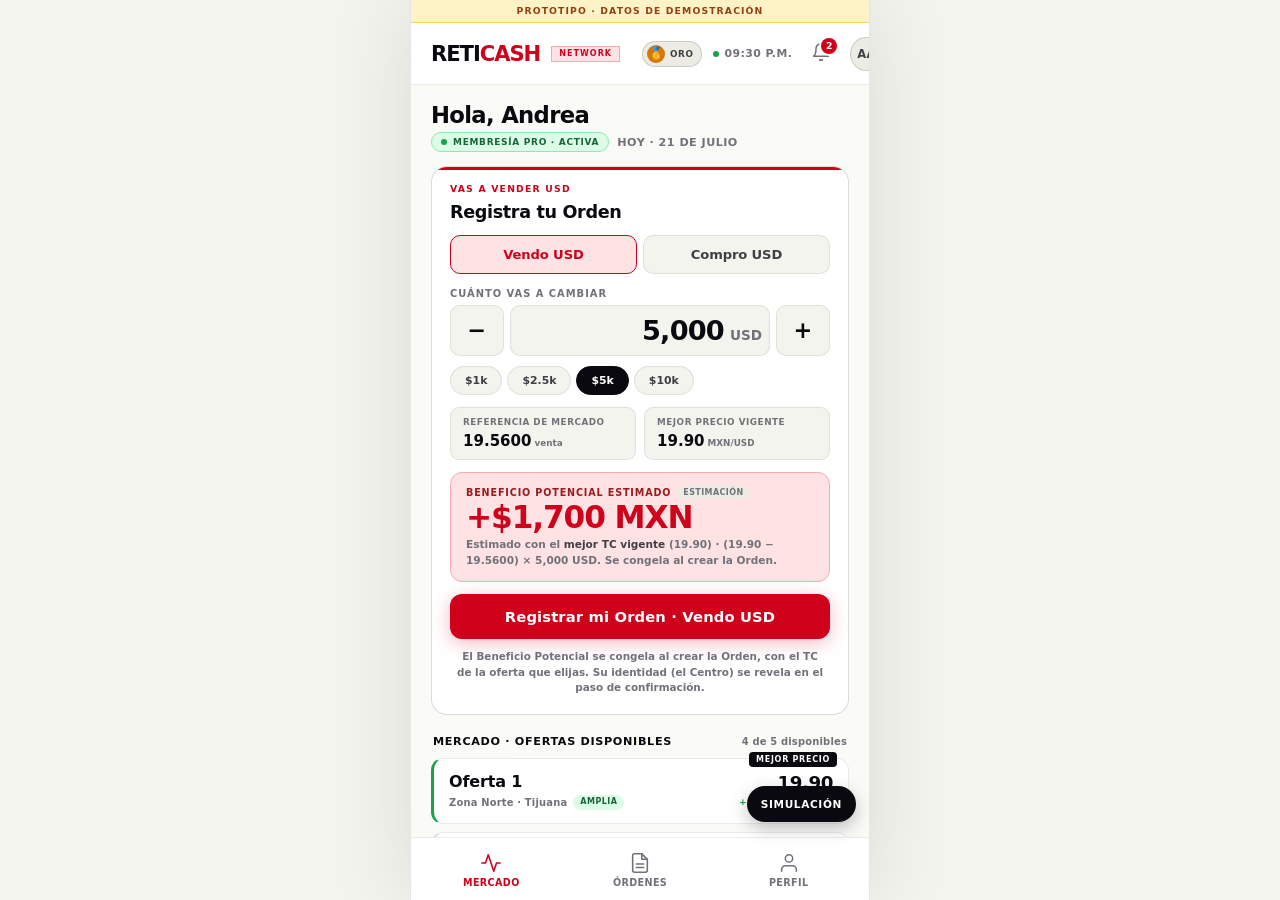
==== commit 50210c9d: "Publicar interfaces simuladas · 2026-07-22T17:02Z" ====
--- a/index.html
+++ b/index.html
@@ -16,7 +16,7 @@
 
   1 · CONTRATO ontológico (contratos/nucleo_membresia_caja.md) — LA ONTOLOGÍA.
       Innegociable. Vocabulario, objetos, acciones, estados. Toda categoría
-      visible acá sale del contrato.
+      visible aquí sale del contrato.
 
   2 · MM (customer.html + app.css) — EL FLUJO.
       Esqueleto de pantallas y mecánica probada en operación real: appbar,
@@ -30,7 +30,7 @@
       Destilado en el asset propio del repo → network-design-system.css
       (linkeado abajo): tokens, componentes, bottom sheets, estados,
       transiciones, dark mode, tipografía, animaciones. Esta interfaz se
-      construye SOBRE ese sistema; acá abajo solo va el CSS específico de
+      construye SOBRE ese sistema; aquí abajo solo va el CSS específico de
       las piezas del cliente (cotizador, tablero ciego, orden viva,
       veredicto, bloque conductual, referidos).
 
@@ -539,7 +539,7 @@
       <!-- MI CARD OPERAR con estimación -->
       <div class="op-hero sell" id="op-hero">
         <div class="op-hero-ey" id="op-hero-ey">Operar</div>
-        <h2 class="op-hero-t">Registrá tu Orden</h2>
+        <h2 class="op-hero-t">Registra tu Orden</h2>
 
         <div class="q-seg" id="q-seg">
           <button data-dir="sell" class="on">Vendo USD</button>
@@ -581,7 +581,7 @@
         <div class="blind-h-s" id="blind-count">—</div>
       </div>
       <div class="blind-list" id="blind-list"></div>
-      <div class="blind-nota"><strong>El nombre del Centro no se muestra acá.</strong> Solo ves TC, Capacidad y zona. La identidad se revela cuando registrás tu Orden (contrato §1.7.1). Tocá una oferta para estimar con su TC.</div>
+      <div class="blind-nota"><strong>El nombre del Centro no se muestra aquí.</strong> Solo ves TC, Capacidad y zona. La identidad se revela cuando registras tu Orden (contrato §1.7.1). Toca una oferta para estimar con su TC.</div>
 
       <!-- BLOQUE CONDUCTUAL (distribución MM: en Mercado) -->
       <div id="beh-mercado"></div>
@@ -652,7 +652,7 @@
           <h2 class="ref-block-t">Invitar al Network</h2>
           <button class="ref-invite" onclick="openInvite()">Invitar</button>
         </div>
-        <div class="ref-sub">Invitá a alguien a unirse al Network. El alta se habilita con la vigencia del KYC de RetiCash — sin aprobaciones manuales.</div>
+        <div class="ref-sub">Invita a alguien a unirse al Network. El alta se habilita con la vigencia del KYC de RetiCash — sin aprobaciones manuales.</div>
         <div class="inv-list" id="inv-list"></div>
         <div class="ref-nota">Las invitaciones registran el vínculo emisor→receptor como un hecho en la cadena de eventos, independiente de recompensas.</div>
       </div>
@@ -682,7 +682,7 @@
         <div class="pcard-r"><span class="k">Documento</span><span class="v">INE · ****1234</span></div>
         <div class="pcard-r"><span class="k">Correo</span><span class="v">andrea.alvarez@example.com</span></div>
         <div class="pcard-r"><span class="k">Teléfono</span><span class="v">+52 664 123 4567</span></div>
-        <div class="pf-nota">Tus datos y biometría los captura y custodia RetiCash. Los Centros donde operás nunca son dueños de tu identidad.</div>
+        <div class="pf-nota">Tus datos y biometría los captura y custodia RetiCash. Los Centros donde operas nunca son dueños de tu identidad.</div>
       </div>
 
       <div class="pcard">
@@ -725,8 +725,8 @@
 <div class="ovl" id="ovl-confirm">
   <div class="modal">
     <button class="modal-x" onclick="closeAll()">×</button>
-    <div class="modal-t">Confirmá tu Orden</div>
-    <div class="modal-s">Al confirmar se congelan el TC, la Referencia y el sentido — y el Beneficio Potencial deja de ser estimación para volverse hecho registrado. <strong>Acá se te revela el Centro y la sucursal.</strong></div>
+    <div class="modal-t">Confirma tu Orden</div>
+    <div class="modal-s">Al confirmar se congelan el TC, la Referencia y el sentido — y el Beneficio Potencial deja de ser estimación para volverse hecho registrado. <strong>Aquí se te revela el Centro y la sucursal.</strong></div>
     <div class="kv-grid">
       <div class="kv-cell"><div class="kv-l">Sentido</div><div class="kv-v" id="cf-sent">—</div></div>
       <div class="kv-cell"><div class="kv-l">Monto</div><div class="kv-v" id="cf-monto">—</div></div>
@@ -742,7 +742,7 @@
 <div class="ovl" id="ovl-liveorder">
   <div class="modal">
     <button class="modal-x" onclick="closeAll()">×</button>
-    <div class="modal-t">Ya tenés una Orden viva</div>
+    <div class="modal-t">Ya tienes una Orden viva</div>
     <div class="modal-s" id="lo-sub">Solo puede haber una Orden viva por Cliente (contrato §6.2).</div>
     <div class="modal-btns stack">
       <button class="primary" onclick="liveOrderResolve('cancel')">Cancelar la anterior y registrar la nueva</button>
@@ -790,8 +790,8 @@
 <div class="ovl" id="ovl-activar">
   <div class="modal">
     <button class="modal-x" onclick="closeAll()">×</button>
-    <div class="modal-t">Activá tu Membresía Pro</div>
-    <div class="modal-s">La Membresía es tu acceso al marketplace. Elegí cómo pagarla — cada canal es un recorrido distinto.</div>
+    <div class="modal-t">Activa tu Membresía Pro</div>
+    <div class="modal-s">La Membresía es tu acceso al marketplace. Elige cómo pagarla — cada canal es un recorrido distinto.</div>
     <div class="act-benef">
       <div class="act-benef-r"><span class="k">Plan</span><span class="v">Pro</span></div>
       <div class="act-benef-r"><span class="k">Precio</span><span class="v">$12 USD / mes</span></div>
@@ -799,11 +799,11 @@
     </div>
     <div class="chan-card efectivo" onclick="openActivarEfectivo()">
       <div class="chan-card-h"><div class="chan-ic">🏦</div><div class="chan-t">En ventanilla · efectivo</div><span class="chan-tag def">habitual</span></div>
-      <div class="chan-d">Andá a un Centro RetiCash y el Cajero cobra en efectivo. Tu Membresía se activa en el momento del cobro.</div>
+      <div class="chan-d">Ve a un Centro RetiCash y el Cajero cobra en efectivo. Tu Membresía se activa en el momento del cobro.</div>
     </div>
     <div class="chan-card digital" onclick="openActivarDigital()">
       <div class="chan-card-h"><div class="chan-ic">📲</div><div class="chan-t">Desde la app · SPEI o CoDi</div></div>
-      <div class="chan-d">Transferí a RetiCash desde tu banco. Tu Membresía queda esperando hasta que RetiCash confirme el ingreso.</div>
+      <div class="chan-d">Transfiere a RetiCash desde tu banco. Tu Membresía queda esperando hasta que RetiCash confirme el ingreso.</div>
     </div>
     <div class="chan-guard"><strong>La Membresía es de RetiCash en todos los canales.</strong> El Cajero cobra en su nombre — nunca es dueño de tu Membresía.</div>
   </div>
@@ -816,8 +816,8 @@
     <div class="modal-t">Activación en ventanilla</div>
     <div class="modal-s">Iniciaste la activación en efectivo. El cobro y la activación se completan <strong>presencialmente</strong> en un Centro RetiCash.</div>
     <ol class="act-steps">
-      <li class="act-step">Andá a cualquier Centro RetiCash en TJ.</li>
-      <li class="act-step">Mostrá este código en ventanilla.</li>
+      <li class="act-step">Ve a cualquier Centro RetiCash en TJ.</li>
+      <li class="act-step">Muestra este código en ventanilla.</li>
       <li class="act-step">El Cajero cobra <strong>$12 USD en efectivo</strong> y tu Membresía Pro se activa en el momento.</li>
     </ol>
     <div class="act-code" id="ef-code">RC-MEM-0000</div>
@@ -831,7 +831,7 @@
   <div class="modal">
     <button class="modal-x" onclick="closeAll()">×</button>
     <div class="modal-t">Activación desde la app</div>
-    <div class="modal-s">Transferí a <strong>RetiCash</strong> desde tu banco. Elegí el medio.</div>
+    <div class="modal-s">Transfiere a <strong>RetiCash</strong> desde tu banco. Elige el medio.</div>
     <div class="q-seg" id="dig-seg" style="margin-bottom:14px">
       <button data-dig="spei" class="on" onclick="pickDig('spei')">SPEI</button>
       <button data-dig="codi" onclick="pickDig('codi')">CoDi</button>
@@ -843,7 +843,7 @@
       <div class="act-benef-r"><span class="k">Concepto</span><span class="v">MEMB-CST-M78L</span></div>
     </div>
     <div class="chan-guard">El beneficiario es <strong>RetiCash</strong>, nunca el Centro. Tu Membresía queda en <strong>esperando confirmación</strong> hasta que RetiCash valide el ingreso.</div>
-    <div class="modal-btns"><button onclick="closeAll()">Cancelar</button><button class="primary" onclick="confirmDigital()">Ya transferí</button></div>
+    <div class="modal-btns"><button onclick="closeAll()">Cancelar</button><button class="primary" onclick="confirmDigital()">Ya transfiere</button></div>
   </div>
 </div>
 
@@ -888,13 +888,13 @@
   { id:"IV-C3", nombre:"Rodrigo Álvarez",    correo:"rodrigo.alvarez@example.com",    emitida:"2026-07-20", estado:"enviada" }
 ];
 const NOTIFS = [
-  { id:1, p:"critical", read:false, t:"Tu Orden entra en Riesgo en 30 min", body:"RC-8K3-XA7 · vence a las 04:30. Presentá tu código en ventanilla.", meta:"hace 2 h" },
+  { id:1, p:"critical", read:false, t:"Tu Orden entra en Riesgo en 30 min", body:"RC-8K3-XA7 · vence a las 04:30. Presenta tu código en ventanilla.", meta:"hace 2 h" },
   { id:2, p:"info",     read:false, t:"Fernando Álvarez se unió al Network",  body:"Tu invitación IV-A1 fue aceptada. El vínculo quedó registrado.",     meta:"ayer" },
   { id:3, p:"passive",  read:true,  t:"Nuevo promedio de Referencia",         body:"La Referencia de venta se actualizó a 19.6800 esta mañana.",         meta:"ayer" }
 ];
 const SCI_RULES = [
   { pts:+80, t:"Ejecutar Orden a tiempo",     d:"Ejecutá tu Orden dentro del TC congelado — antes del vencimiento." },
-  { pts:+40, t:"Cerrar la semana operando",   d:"Cerrás la semana con al menos una Orden ejecutada." },
+  { pts:+40, t:"Cerrar la semana operando",   d:"Cierras la semana con al menos una Orden ejecutada." },
   { pts:+20, t:"Invitación aceptada",         d:"Cuando alguien que invitaste completa su KYC en el Network." },
   { pts:-30, t:"Vencimiento por no_show",      d:"No te presentaste en ventanilla. La Orden pasó a no_show." },
   { pts:-15, t:"Cancelación con anticipación", d:"Cancelaste una Orden antes de ejecutar." }
@@ -950,7 +950,7 @@
 function paintMembGate(){
   const w=$("memb-gate");
   if(INTENTO_EFECTIVO && MEMB.estado!=="active"){
-    w.innerHTML='<div class="mgate wait-cash"><div class="mgate-ey">Esperando activación en ventanilla</div><div class="mgate-t">Andá a ventanilla con tu código</div><div class="mgate-s">Mostrá <strong>'+INTENTO_EFECTIVO.code+'</strong> en cualquier Centro RetiCash. El Cajero cobra $12 USD en efectivo y tu Membresía se activa en el momento. <strong>El Cajero cobra en nombre de RetiCash.</strong></div><div class="mgate-code">'+INTENTO_EFECTIVO.code+'</div></div>';
+    w.innerHTML='<div class="mgate wait-cash"><div class="mgate-ey">Esperando activación en ventanilla</div><div class="mgate-t">Ve a ventanilla con tu código</div><div class="mgate-s">Muestra <strong>'+INTENTO_EFECTIVO.code+'</strong> en cualquier Centro RetiCash. El Cajero cobra $12 USD en efectivo y tu Membresía se activa en el momento. <strong>El Cajero cobra en nombre de RetiCash.</strong></div><div class="mgate-code">'+INTENTO_EFECTIVO.code+'</div></div>';
     return;
   }
   if(MEMB.estado==="pending_activation"){
@@ -958,7 +958,7 @@
     return;
   }
   if(MEMB.estado==="grace"){
-    w.innerHTML='<div class="mgate grace"><div class="mgate-ey">Membresía en gracia</div><div class="mgate-t">Renová para no perder el acceso</div><div class="mgate-s">Tu Membresía venció pero seguís operando en la ventana de gracia. Renovala antes de que se cierre.</div><button class="mgate-btn" onclick="openActivar()">Renovar Membresía</button></div>';
+    w.innerHTML='<div class="mgate grace"><div class="mgate-ey">Membresía en gracia</div><div class="mgate-t">Renueva para no perder el acceso</div><div class="mgate-s">Tu Membresía venció pero sigues operando en la ventana de gracia. Renovala antes de que se cierre.</div><button class="mgate-btn" onclick="openActivar()">Renovar Membresía</button></div>';
     return;
   }
   if(MEMB.estado==="anon" || MEMB.estado==="expired"){
@@ -979,7 +979,7 @@
 function confirmEfectivo(){
   INTENTO_EFECTIVO = { code: $("ef-code").textContent };
   closeAll();
-  toast("Activación iniciada · andá a ventanilla con tu código","");
+  toast("Activación iniciada · ve a ventanilla con tu código","");
   paintMercado();
 }
 function openActivarDigital(){ closeAll(true); pickDig("spei"); $("ovl-digital").classList.add("on"); }
@@ -1067,7 +1067,7 @@
     btn.onclick = openConfirm;
   } else {
     btn.classList.add("side-neutro");
-    btn.textContent = "Activá tu Membresía para operar";
+    btn.textContent = "Activa tu Membresía para operar";
     btn.onclick = openActivar;
   }
 
@@ -1129,7 +1129,7 @@
     '<div class="beh-w-foot">Mejor racha: <strong>'+b.mejor_racha+' semanas</strong> · Esta semana: <strong>operada</strong></div>';
 }
 function behNudgeHTML(b){
-  return '<div class="beh-nudge"><div class="beh-nudge-ey">Oportunidad de la semana</div><div class="beh-nudge-v">+'+fmtMoney(b.nudge.potential)+'</div><div class="beh-nudge-txt">de <strong>Beneficio Potencial</strong> si cerrás <strong>'+b.nudge.ops_remaining+' operaciones más</strong> esta semana con el flujo típico de tu cuenta.</div></div>';
+  return '<div class="beh-nudge"><div class="beh-nudge-ey">Oportunidad de la semana</div><div class="beh-nudge-v">+'+fmtMoney(b.nudge.potential)+'</div><div class="beh-nudge-txt">de <strong>Beneficio Potencial</strong> si cierras <strong>'+b.nudge.ops_remaining+' operaciones más</strong> esta semana con el flujo típico de tu cuenta.</div></div>';
 }
 
 /* Beneficio del mes (NÚCLEO — ciclo del Beneficio ya modelado, siempre
@@ -1152,8 +1152,8 @@
   const max=Math.max(1,cap,dej);
   const capW=Math.round(cap/max*100), dejW=Math.round(dej/max*100);
   const foot = dej>0
-    ? 'Cada Orden que ejecutás a tiempo pasa de <strong>Dejado ir</strong> a <strong>Capturado</strong>.'
-    : 'No dejaste ir Beneficio este mes. Seguí operando para sostenerlo.';
+    ? 'Cada Orden que ejecutas a tiempo pasa de <strong>Dejado ir</strong> a <strong>Capturado</strong>.'
+    : 'No dejaste ir Beneficio este mes. Sigue operando para sostenerlo.';
   return '<div class="beh">' +
     '<div class="beh-title">Tu Beneficio este mes</div>' +
     '<div class="bvd">' +
@@ -1198,11 +1198,11 @@
   const tc = DIRECTION==="sell" ? c.tc_venta : c.tc_compra;
   const ref = DIRECTION==="sell" ? REF.venta : REF.compra;
   const monto = parseAmt($("amt").value);
-  if(monto<=0){ toast("Ingresá un monto en USD","err"); return; }
+  if(monto<=0){ toast("Ingresa un monto en USD","err"); return; }
   if(ORD_VIVA && (ORD_VIVA.estado==="pending"||ORD_VIVA.estado==="partial")){
     const merge = ORD_VIVA.sentido===DIRECTION;
     $("lo-merge").disabled=!merge; $("lo-merge").style.opacity=merge?"":".4";
-    $("lo-sub").innerHTML = 'Ya tenés una Orden <strong>'+ORD_VIVA.estado+'</strong> ('+ORD_VIVA.id+'): '+fmtUSD(ORD_VIVA.monto)+' a '+ORD_VIVA.tc_congelado.toFixed(2)+' en <strong>'+ORD_VIVA.centro_nombre+'</strong>. Solo puede haber una Orden viva por Cliente (contrato §6.2).'+(merge?'':'<br><br><em>Sumar no se ofrece: tu Orden viva es en sentido opuesto.</em>');
+    $("lo-sub").innerHTML = 'Ya tienes una Orden <strong>'+ORD_VIVA.estado+'</strong> ('+ORD_VIVA.id+'): '+fmtUSD(ORD_VIVA.monto)+' a '+ORD_VIVA.tc_congelado.toFixed(2)+' en <strong>'+ORD_VIVA.centro_nombre+'</strong>. Solo puede haber una Orden viva por Cliente (contrato §6.2).'+(merge?'':'<br><br><em>Sumar no se ofrece: tu Orden viva es en sentido opuesto.</em>');
     $("ovl-liveorder").classList.add("on"); return;
   }
   const bpd=beneficioPorUSD(DIRECTION,tc,ref); const benef=bpd*monto;
@@ -1222,7 +1222,7 @@
   const vig = MEMB.plan==="Pro" ? 8 : 4;
   ORD_VIVA = { id:"RC-"+Math.floor(Math.random()*900+100)+"-"+String.fromCharCode(65+Math.floor(Math.random()*26))+Math.floor(Math.random()*99).toString().padStart(2,"0"), centro_id:c.id, centro_nombre:c.nombre, sucursal:c.sucursal, sentido:DIRECTION, monto, tc_congelado:tc, ref_congelada:ref, creada_ms:now(), exp_ts:now()+vig*3600*1000, estado:"pending", paid:0 };
   SIM_MIN=0; $("sim-now").value=0; refreshSimSlider();
-  closeAll(); toast("Orden registrada · presentá tu código en ventanilla","ok"); tab("ordenes");
+  closeAll(); toast("Orden registrada · presenta tu código en ventanilla","ok"); tab("ordenes");
 }
 function liveOrderResolve(a){
   const mn=parseAmt($("amt").value);
@@ -1236,7 +1236,7 @@
 function paintOrdViva(){
   const w=$("ord-live-wrap");
   if(!ORD_VIVA || (ORD_VIVA.estado!=="pending"&&ORD_VIVA.estado!=="partial")){
-    w.innerHTML='<div class="empty-live"><div class="empty-live-t">Sin Órdenes vivas</div><div class="empty-live-s">Registrá una desde el Mercado.</div><button class="empty-live-btn" onclick="tab(\'mercado\')">Ir al Mercado</button></div>';
+    w.innerHTML='<div class="empty-live"><div class="empty-live-t">Sin Órdenes vivas</div><div class="empty-live-s">Registra una desde el Mercado.</div><button class="empty-live-btn" onclick="tab(\'mercado\')">Ir al Mercado</button></div>';
     return;
   }
   const secsLeft=Math.max(0,Math.round((ORD_VIVA.exp_ts-now())/1000));
@@ -1247,12 +1247,12 @@
   const sinPagar=Math.max(0,ORD_VIVA.monto-(ORD_VIVA.paid||0));
   const benef=bpd*sinPagar;
   const tag=expired?'<div class="qr-tag expired"><span class="qr-pulse"></span>Vencida</div>':(inRisk?'<div class="qr-tag risk"><span class="qr-pulse"></span>Beneficio en Riesgo</div>':'<div class="qr-tag"><span class="qr-pulse"></span>Orden lista para ejecutar</div>');
-  const risk=inRisk&&!expired?'<div class="risk-banner"><div class="risk-banner-ic">⏱</div><div class="risk-banner-txt">Tu Orden entró en el umbral de <strong>'+RISK_THRESHOLD_MIN+' minutos</strong> al vencimiento. Tu Beneficio Potencial de '+fmtMoney(benef)+' está <strong>en Riesgo</strong> — presentá tu código en ventanilla ahora.</div></div>':"";
+  const risk=inRisk&&!expired?'<div class="risk-banner"><div class="risk-banner-ic">⏱</div><div class="risk-banner-txt">Tu Orden entró en el umbral de <strong>'+RISK_THRESHOLD_MIN+' minutos</strong> al vencimiento. Tu Beneficio Potencial de '+fmtMoney(benef)+' está <strong>en Riesgo</strong> — presenta tu código en ventanilla ahora.</div></div>':"";
   w.innerHTML = risk +
     '<div class="qr-card">'+tag+
       '<div class="qr-img">'+qrSVG(ORD_VIVA.id)+'</div>'+
       '<div class="qr-code">'+ORD_VIVA.id+'</div>'+
-      '<div class="qr-sub">Presentá este código en ventanilla</div>'+
+      '<div class="qr-sub">Presenta este código en ventanilla</div>'+
       '<div class="qr-data kv-grid">'+
         '<div class="kv-cell"><div class="kv-l">'+(ORD_VIVA.sentido==="sell"?"Vendés":"Comprás")+'</div><div class="kv-v">'+fmtUSD(ORD_VIVA.monto)+'</div></div>'+
         '<div class="kv-cell"><div class="kv-l">TC congelado</div><div class="kv-v">'+ORD_VIVA.tc_congelado.toFixed(2)+'</div></div>'+
@@ -1279,13 +1279,13 @@
     const s=Math.max(0,Math.round((ORD_VIVA.exp_ts-now())/1000));
     clk.classList.remove("no-live"); $("clk-ey").textContent="Tiempo para ejecutar tu Orden";
     $("clk-time").textContent=fmtHMS(s); $("clk-time").classList.toggle("warn",s<=RISK_THRESHOLD_MIN*60);
-    $("clk-msg").textContent="Presentá tu código en ventanilla antes del vencimiento.";
+    $("clk-msg").textContent="Presenta tu código en ventanilla antes del vencimiento.";
   } else {
     const last=HISTORIAL.filter(o=>o.estado==="completed"||o.estado==="partial").map(o=>new Date(o.fecha).getTime()).sort((a,b)=>b-a)[0];
     clk.classList.add("no-live"); $("clk-ey").textContent="Tiempo sin operar";
     if(last){ const diff=Math.max(0,now()-last); const s=Math.floor(diff/1000),d=Math.floor(s/86400),h=Math.floor((s%86400)/3600),m=Math.floor((s%3600)/60); $("clk-time").textContent=(d>0?d+" días ":"")+h+":"+String(m).padStart(2,"0"); }
     else $("clk-time").textContent="—";
-    $("clk-time").classList.remove("warn"); $("clk-msg").textContent="Registrá una Orden desde el Mercado cuando quieras.";
+    $("clk-time").classList.remove("warn"); $("clk-msg").textContent="Registra una Orden desde el Mercado cuando quieras.";
   }
 }
 
@@ -1300,7 +1300,7 @@
     else if(o.estado==="partial"){ per+=bpd*(o.monto-o.paid); n++; }
   });
   if(per<=0){ w.innerHTML=""; return; }
-  w.innerHTML = '<div class="perdido-banner"><div class="perdido-banner-ic">▼</div><div class="perdido-banner-txt">Este mes dejaste de ganar <strong>'+fmtMoney(per)+'</strong> en '+n+' orden'+(n===1?'':'es')+' no ejecutada'+(n===1?'':'s')+' o incompleta'+(n===1?'':'s')+'. Ejecutá siempre lo que registrás para no volver a perderlo.</div></div>';
+  w.innerHTML = '<div class="perdido-banner"><div class="perdido-banner-ic">▼</div><div class="perdido-banner-txt">Este mes dejaste de ganar <strong>'+fmtMoney(per)+'</strong> en '+n+' orden'+(n===1?'':'es')+' no ejecutada'+(n===1?'':'s')+' o incompleta'+(n===1?'':'s')+'. Ejecutá siempre lo que registras para no volver a perderlo.</div></div>';
 }
 
 function paintVeredicto(){
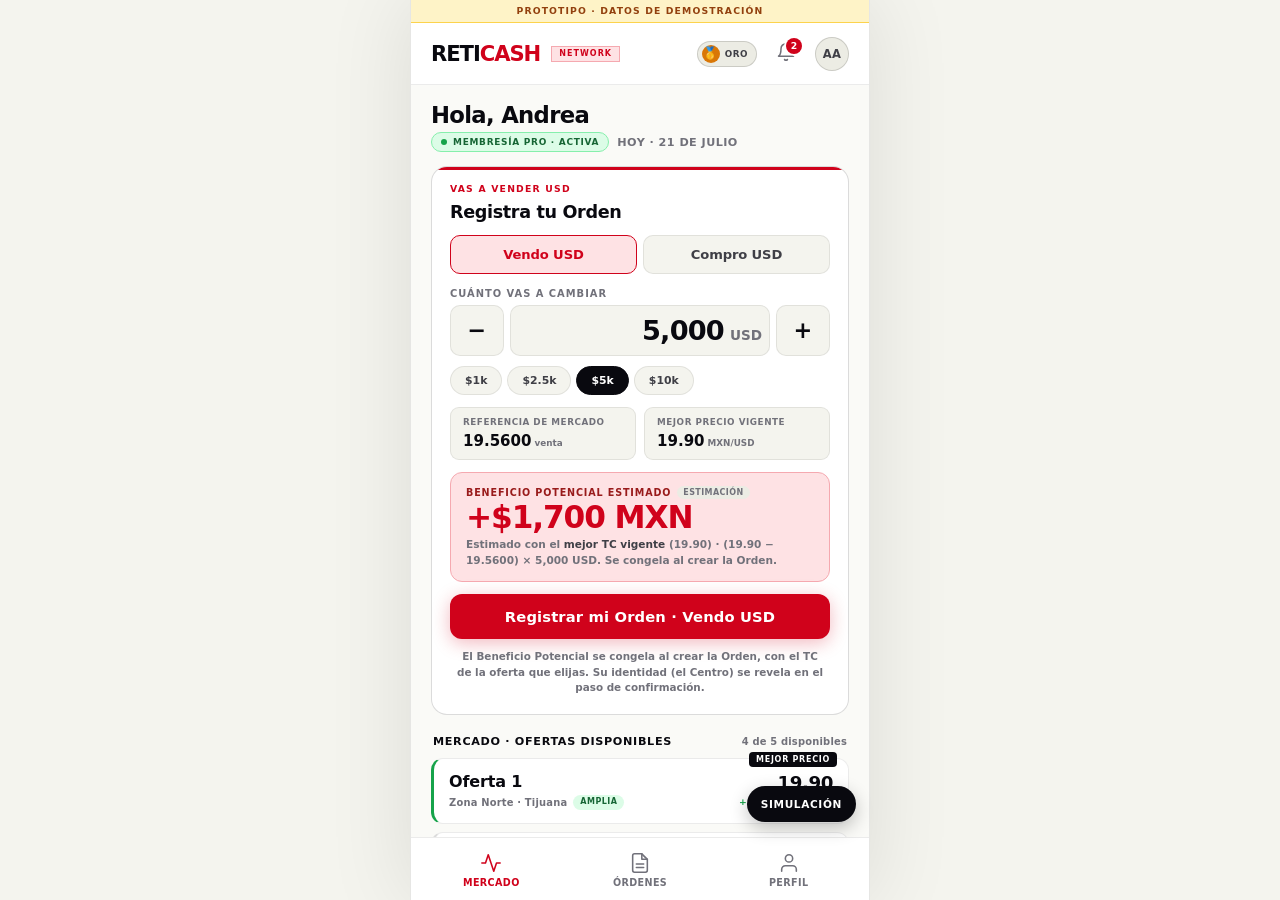
==== commit 5ee679a3: "Publicar interfaces simuladas · 2026-07-22T17:54Z" ====
--- a/index.html
+++ b/index.html
@@ -44,7 +44,7 @@
    · C3 · Referido / Invitación con lista de estados. Sin recompensas.
    · Mecánica nueva (§1.4 contrato): Beneficio Potencial ESTIMADO en vivo
           contra el mejor TC vigente del mercado ciego, ROTULADO como
-          estimación (§6.3 "si estimás, decilo"). No es el evento — ese nace
+          estimación (§6.3 "si estimas, dilo"). No es el evento — ese nace
           en CreateOrder. Si el cliente elige otra oferta, recalcula.
 
   Si el vocabulario del contrato no alcanza: divergencia registrada, no
@@ -497,7 +497,7 @@
       <button onclick="simDark()">Toggle dark</button>
     </div>
     <div class="sim-explain">
-      <b>Umbral "en Riesgo"</b> = 30 min antes del vencimiento (§6.2.13). La Orden viva vence en 60 min desde t₀; cruzá los 30 min con el slider.<br><br>
+      <b>Umbral "en Riesgo"</b> = 30 min antes del vencimiento (§6.2.13). La Orden viva vence en 60 min desde t₀; cruza los 30 min con el slider.<br><br>
       <b>Servicio SCI: caer</b> — simula el motor conductual ausente. La capa conductual del núcleo pasa a estado neutro <span class="mono">{has_data:false}</span> sin romper la UI (§5.9 contrato). El ciclo del Beneficio (Real/Perdido/veredicto) NO se afecta — es dato del núcleo, no del servicio.
     </div>
   </div>
@@ -512,15 +512,11 @@
     <span class="role">Network</span>
     <span class="sp"></span>
     <span class="lvl-chip" id="lvl-chip"><span class="lvl-chip-medal" id="lvl-chip-medal">🥇</span><span class="lvl-chip-name" id="lvl-chip-name">Oro</span></span>
-    <span class="clock"><span class="cdot"></span> <span id="clock-live">—</span></span>
     <button class="rc-bell" id="rc-bell" onclick="openNotif()" aria-label="Notificaciones">
       <svg viewBox="0 0 24 24"><path d="M18 8a6 6 0 1 0-12 0c0 7-3 9-3 9h18s-3-2-3-9"/><path d="M13.73 21a2 2 0 0 1-3.46 0"/></svg>
       <span class="rc-bell-badge" id="rc-bell-badge">2</span>
     </button>
     <button class="who-avatar" id="who-avatar" onclick="openMini()" aria-label="Perfil">AA</button>
-    <button class="appbar-exit" onclick="simKick()" aria-label="Salir">
-      <svg viewBox="0 0 24 24"><path d="M9 21H5a2 2 0 0 1-2-2V5a2 2 0 0 1 2-2h4"/><polyline points="16 17 21 12 16 7"/><line x1="21" y1="12" x2="9" y2="12"/></svg>
-    </button>
   </header>
 
   <div class="sa">
@@ -668,7 +664,7 @@
       <div class="pcard">
         <div class="pcard-h"><h2 class="h2">Recompensas del plan</h2></div>
         <ul class="pf-recos">
-          <li class="pf-reco"><div class="pf-reco-t">Prellamada del TC</div><div class="pf-reco-d">Recibís aviso 2 horas antes del ajuste diario del TC en cada Centro.</div></li>
+          <li class="pf-reco"><div class="pf-reco-t">Prellamada del TC</div><div class="pf-reco-d">Recibes aviso 2 horas antes del ajuste diario del TC en cada Centro.</div></li>
           <li class="pf-reco"><div class="pf-reco-t">TC Lock extendido</div><div class="pf-reco-d">Tu Orden mantiene el TC congelado hasta 8 horas (vs. 4 horas del plan base).</div></li>
           <li class="pf-reco"><div class="pf-reco-t">Historial exportable</div><div class="pf-reco-d">Reporte mensual descargable con Beneficio Real y Perdido detallados por Centro.</div></li>
         </ul>
@@ -767,7 +763,7 @@
 <div class="ovl" id="ovl-rules">
   <div class="modal">
     <button class="modal-x" onclick="closeAll()">×</button>
-    <div class="modal-t">Cómo ganás puntos</div>
+    <div class="modal-t">Cómo ganas puntos</div>
     <div class="modal-s">Reglas del servicio SCI+conductual. Cuando el servicio no responde, la interfaz muestra estado neutro sin romper (contrato §5.9).</div>
     <ul class="rules-list" id="rules-list"></ul>
   </div>
@@ -893,7 +889,7 @@
   { id:3, p:"passive",  read:true,  t:"Nuevo promedio de Referencia",         body:"La Referencia de venta se actualizó a 19.6800 esta mañana.",         meta:"ayer" }
 ];
 const SCI_RULES = [
-  { pts:+80, t:"Ejecutar Orden a tiempo",     d:"Ejecutá tu Orden dentro del TC congelado — antes del vencimiento." },
+  { pts:+80, t:"Ejecutar Orden a tiempo",     d:"Ejecuta tu Orden dentro del TC congelado — antes del vencimiento." },
   { pts:+40, t:"Cerrar la semana operando",   d:"Cierras la semana con al menos una Orden ejecutada." },
   { pts:+20, t:"Invitación aceptada",         d:"Cuando alguien que invitaste completa su KYC en el Network." },
   { pts:-30, t:"Vencimiento por no_show",      d:"No te presentaste en ventanilla. La Orden pasó a no_show." },
@@ -962,7 +958,7 @@
     return;
   }
   if(MEMB.estado==="anon" || MEMB.estado==="expired"){
-    const t = MEMB.estado==="expired" ? "Tu Membresía venció" : "Necesitás una Membresía para operar";
+    const t = MEMB.estado==="expired" ? "Tu Membresía venció" : "Necesitas una Membresía para operar";
     w.innerHTML='<div class="mgate req"><div class="mgate-ey">Membresía requerida</div><div class="mgate-t">'+t+'</div><div class="mgate-s">La Membresía es tu acceso al marketplace del Network. Se paga a <strong>RetiCash</strong>, nunca al Centro.</div><button class="mgate-btn" onclick="openActivar()">Activar Membresía</button></div>';
     return;
   }
@@ -1254,7 +1250,7 @@
       '<div class="qr-code">'+ORD_VIVA.id+'</div>'+
       '<div class="qr-sub">Presenta este código en ventanilla</div>'+
       '<div class="qr-data kv-grid">'+
-        '<div class="kv-cell"><div class="kv-l">'+(ORD_VIVA.sentido==="sell"?"Vendés":"Comprás")+'</div><div class="kv-v">'+fmtUSD(ORD_VIVA.monto)+'</div></div>'+
+        '<div class="kv-cell"><div class="kv-l">'+(ORD_VIVA.sentido==="sell"?"Vendes":"Compras")+'</div><div class="kv-v">'+fmtUSD(ORD_VIVA.monto)+'</div></div>'+
         '<div class="kv-cell"><div class="kv-l">TC congelado</div><div class="kv-v">'+ORD_VIVA.tc_congelado.toFixed(2)+'</div></div>'+
         '<div class="kv-cell"><div class="kv-l">Referencia congelada</div><div class="kv-v">'+ORD_VIVA.ref_congelada.toFixed(4)+'</div></div>'+
         '<div class="kv-cell"><div class="kv-l">'+(inRisk?"En Riesgo":"Beneficio Potencial")+'</div><div class="kv-v '+(inRisk?"a":"g")+'">'+fmtMoney(benef)+'</div></div>'+
@@ -1300,7 +1296,7 @@
     else if(o.estado==="partial"){ per+=bpd*(o.monto-o.paid); n++; }
   });
   if(per<=0){ w.innerHTML=""; return; }
-  w.innerHTML = '<div class="perdido-banner"><div class="perdido-banner-ic">▼</div><div class="perdido-banner-txt">Este mes dejaste de ganar <strong>'+fmtMoney(per)+'</strong> en '+n+' orden'+(n===1?'':'es')+' no ejecutada'+(n===1?'':'s')+' o incompleta'+(n===1?'':'s')+'. Ejecutá siempre lo que registras para no volver a perderlo.</div></div>';
+  w.innerHTML = '<div class="perdido-banner"><div class="perdido-banner-ic">▼</div><div class="perdido-banner-txt">Este mes dejaste de ganar <strong>'+fmtMoney(per)+'</strong> en '+n+' orden'+(n===1?'':'es')+' no ejecutada'+(n===1?'':'s')+' o incompleta'+(n===1?'':'s')+'. Ejecuta siempre lo que registras para no volver a perderlo.</div></div>';
 }
 
 function paintVeredicto(){
@@ -1407,7 +1403,6 @@
   $("sim-now-lbl").textContent = s===0?"recién creada":(s>=60?"vencimiento":(rem+" min al vencimiento"+(rem<=RISK_THRESHOLD_MIN?" · en Riesgo":"")));
   const active=document.querySelector(".sc.on").id;
   if(active==="s-ordenes")paintOrdenes(); else if(active==="s-mercado")paintMercado();
-  paintClockLive();
 }
 document.addEventListener("input", e=>{ if(e.target&&e.target.id==="sim-now")refreshSimSlider(); });
 function simExecFull(){ if(!ORD_VIVA||(ORD_VIVA.estado!=="pending"&&ORD_VIVA.estado!=="partial")){toast("No hay Orden viva","err");return;} ORD_VIVA.paid=ORD_VIVA.monto;ORD_VIVA.estado="completed";HISTORIAL.unshift(archiveOrden("completed"));ORD_VIVA=null;closeAll();toast("Ejecutada íntegra · Beneficio Real registrado","ok");tab("ordenes"); }
@@ -1440,18 +1435,25 @@
 
 /* Filtros */
 document.querySelectorAll("#filt button").forEach(b=>b.addEventListener("click",()=>{HIST_FILTER=b.dataset.f;paintHistorial();}));
-/* Reloj */
-function paintClockLive(){ $("clock-live").textContent=new Date(now()).toLocaleTimeString("es-MX",{hour:"2-digit",minute:"2-digit"}); }
 /* Amount */
 $("amt").addEventListener("input",()=>paintCotizador());
 /* Toggle sentido */
 document.querySelectorAll("#q-seg button").forEach(b=>b.addEventListener("click",()=>{DIRECTION=b.dataset.dir;SEL_CENTRO_ID=null;paintMercado();}));
 /* Chrome Android teclado fix */
-/* Altura: la .app usa height:100dvh (design system) — dvh no miente en
-   iOS Safari como 100vh. Ya no hace falta el hack de innerHeight; se
-   deja un no-op por si alguna vista futura lo necesita. */
-function fixAppHeight(){}
+/* Altura del shell — robusta cross-browser.
+   El design system usa height:100dvh como base (bien en iOS/Chrome), pero
+   Firefox Android calcula dvh corto y deja aire debajo del bnav. Fijamos
+   la altura real del viewport (window.innerHeight) por JS y la refrescamos
+   con resize/orientation/visualViewport. innerHeight refleja el alto
+   visible en Firefox Android, iOS y Chrome, así que llena en los tres. */
+function fixAppHeight(){
+  const app=document.querySelector(".app");
+  if(app) app.style.height=window.innerHeight+"px";
+}
+window.addEventListener("resize",fixAppHeight);
 window.addEventListener("orientationchange",fixAppHeight);
+if(window.visualViewport) window.visualViewport.addEventListener("resize",fixAppHeight);
+fixAppHeight();
 
 /* Back-to-top — el scroll ocurre en window (la .app crece más que el viewport) */
 const SA=document.querySelector(".sa");
@@ -1461,8 +1463,7 @@
 function scrollTop(){ window.scrollTo({top:0,behavior:"smooth"}); SA.scrollTo && SA.scrollTo({top:0,behavior:"smooth"}); }
 
 /* Boot */
-paintClockLive(); paintMercado(); refreshSimSlider(); paintBellBadge(); paintTierChip();
-setInterval(paintClockLive,30000);
+paintMercado(); refreshSimSlider(); paintBellBadge(); paintTierChip();
 setInterval(()=>{ const a=document.querySelector(".sc.on"); if(a&&a.id==="s-ordenes")paintClk(); },1000);
 </script>
 </body>
--- a/network-design-system.css
+++ b/network-design-system.css
@@ -69,7 +69,7 @@
   --r-btn-sm:8px;
 
   /* ── Responsividad por audiencia (CLAUDE.md §8) ──
-     Breakpoints y anchos máximos por tipo de vista viven ACÁ, no ad-hoc
+     Breakpoints y anchos máximos por tipo de vista viven AQUÍ, no ad-hoc
      por interfaz. El cliente es una app de teléfono (ancho tipo app,
      centrada en desktop). Los roles operativos usan `--work-max` como
      superficie de trabajo (scaffold: ver `.app--work`). */
@@ -203,11 +203,12 @@
   z-index:60;
   transition:background var(--t) var(--ease),border-color var(--t) var(--ease);
 }
-.brand{font-weight:900;letter-spacing:-.05em;font-size:1.32rem;line-height:1;text-transform:uppercase;user-select:none;color:var(--ink)}
+.brand{flex-shrink:0;font-weight:900;letter-spacing:-.05em;font-size:1.32rem;line-height:1;text-transform:uppercase;user-select:none;color:var(--ink)}
 .brand em{font-style:normal;color:var(--red)}
 
 /* Role tag - cuadrado, identidad institucional (§3.16.7) */
 .role{
+  flex-shrink:0;
   font-size:.5rem;font-weight:800;letter-spacing:.13em;text-transform:uppercase;
   color:var(--red);background:var(--red-bg);border:1px solid var(--red-brd);
   padding:3px 7px;border-radius:0;line-height:1;user-select:none;white-space:nowrap;
@@ -217,6 +218,7 @@
 
 /* Tier chip (§3.16.7 - pill con nivel + medalla) */
 .lvl-chip{
+  flex-shrink:0;
   display:inline-flex;align-items:center;gap:5px;
   font-size:.55rem;font-weight:800;letter-spacing:.06em;text-transform:uppercase;
   color:var(--ink2);background:var(--surf3);border:1px solid var(--brd2);
@@ -243,7 +245,7 @@
 
 /* Campanita con badge */
 .rc-bell{
-  position:relative;background:transparent;border:0;padding:6px 8px;border-radius:8px;
+  flex-shrink:0;position:relative;background:transparent;border:0;padding:6px 8px;border-radius:8px;
   color:var(--ink3);cursor:pointer;
   transition:background var(--t-fast) var(--ease),color var(--t-fast) var(--ease);
 }
@@ -257,6 +259,7 @@
 
 /* Avatar con popover */
 .who-avatar{
+  flex-shrink:0;
   width:34px;height:34px;border-radius:50%;background:var(--surf3);color:var(--ink2);
   font-weight:800;font-size:.72rem;letter-spacing:.02em;
   display:flex;align-items:center;justify-content:center;border:1.5px solid var(--brd2);
@@ -285,16 +288,18 @@
 }
 
 @media (max-width:430px){
-  .appbar{gap:7px}
-  .lvl-chip-name{display:none} /* medal-only en móvil para no saturar el header */
-}
-@media (max-width:400px){
+  /* En teléfono el header prioriza marca + nivel + campana + avatar. El
+     chip de nivel colapsa a medalla-sola para no saturar. El reloj de
+     mercado (que Cajero/Admin sí usan, estilo CM) queda disponible en el
+     design system; el cliente simplemente no lo incluye. */
+  .appbar{gap:8px}
+  .lvl-chip-name{display:none} /* medal-only en móvil */
+}
+@media (max-width:360px){
   .appbar{gap:6px}
   .role{font-size:.46rem;letter-spacing:.1em;padding:3px 5px}
-  .lvl-chip{padding:2px;font-size:.5rem}
-  .lvl-chip-medal{width:18px;height:18px;font-size:.66rem}
-  .who-avatar{width:30px;height:30px;font-size:.66rem}
-  .rc-bell svg,.appbar-exit svg{width:18px;height:18px}
+  .who-avatar{width:32px;height:32px;font-size:.68rem}
+  .rc-bell svg{width:18px;height:18px}
 }
 
 /* ═════════════ SCROLL AREA + BNAV ═════════════ */
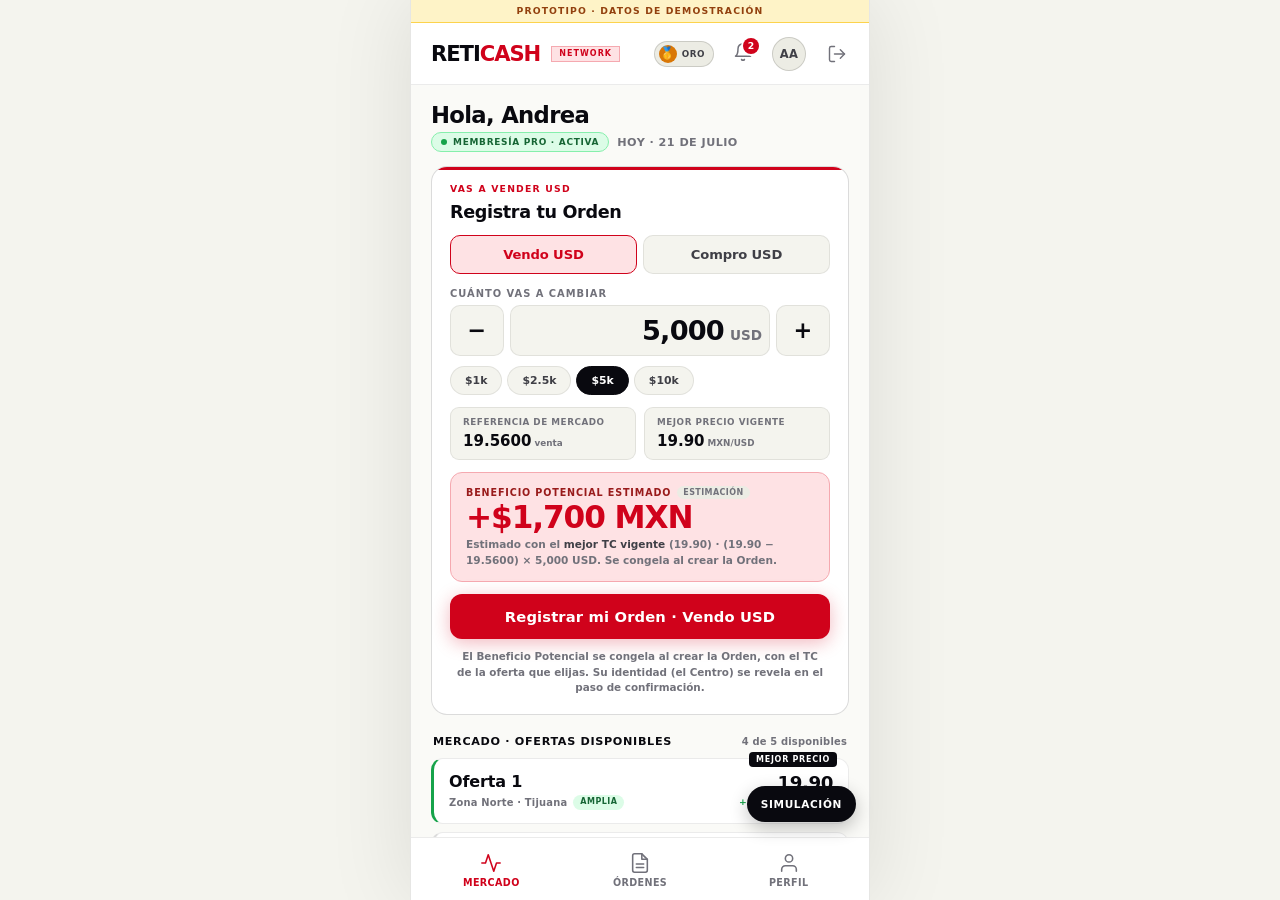
==== commit 8f872092: "Publicar interfaces simuladas · 2026-07-22T18:10Z" ====
--- a/index.html
+++ b/index.html
@@ -516,7 +516,10 @@
       <svg viewBox="0 0 24 24"><path d="M18 8a6 6 0 1 0-12 0c0 7-3 9-3 9h18s-3-2-3-9"/><path d="M13.73 21a2 2 0 0 1-3.46 0"/></svg>
       <span class="rc-bell-badge" id="rc-bell-badge">2</span>
     </button>
-    <button class="who-avatar" id="who-avatar" onclick="openMini()" aria-label="Perfil">AA</button>
+    <button class="who-avatar" id="who-avatar" onclick="openMini()" aria-label="Mi cuenta">AA</button>
+    <button class="appbar-exit" onclick="simKick()" aria-label="Cerrar sesión" title="Cerrar sesión">
+      <svg viewBox="0 0 24 24"><path d="M9 21H5a2 2 0 0 1-2-2V5a2 2 0 0 1 2-2h4"/><polyline points="16 17 21 12 16 7"/><line x1="21" y1="12" x2="9" y2="12"/></svg>
+    </button>
   </header>
 
   <div class="sa">
@@ -714,7 +717,7 @@
   <div class="mini-r">Cliente · Network</div>
   <div class="mini-mail">andrea.alvarez@example.com</div>
   <div class="mini-sep"></div>
-  <button class="mini-salir" onclick="simKick()">Cerrar sesión</button>
+  <button class="mini-ver" onclick="closeAll();tab('perfil')">Ver mi perfil</button>
 </div>
 
 <!-- Modales -->
--- a/network-design-system.css
+++ b/network-design-system.css
@@ -268,9 +268,9 @@
 }
 .who-avatar:hover{background:var(--surf2);color:var(--ink);border-color:var(--brd)}
 
-/* Exit icon */
+/* Exit icon (puerta) — salir explícito, estilo CM */
 .appbar-exit{
-  background:transparent;border:0;padding:8px;margin:-4px -6px -4px 4px;
+  flex-shrink:0;background:transparent;border:0;padding:8px;margin:-4px -6px -4px 2px;
   border-radius:8px;color:var(--ink3);cursor:pointer;
   transition:background var(--t-fast) var(--ease),color var(--t-fast) var(--ease);
 }
@@ -299,7 +299,7 @@
   .appbar{gap:6px}
   .role{font-size:.46rem;letter-spacing:.1em;padding:3px 5px}
   .who-avatar{width:32px;height:32px;font-size:.68rem}
-  .rc-bell svg{width:18px;height:18px}
+  .rc-bell svg,.appbar-exit svg{width:18px;height:18px}
 }
 
 /* ═════════════ SCROLL AREA + BNAV ═════════════ */
@@ -537,6 +537,10 @@
 .mini-r{font-size:.55rem;font-weight:800;letter-spacing:.09em;text-transform:uppercase;color:var(--ink3);margin-top:4px}
 .mini-mail{font-size:.66rem;color:var(--ink3);margin-top:6px;font-weight:600}
 .mini-sep{border-top:1px solid var(--brd);margin:12px -16px 10px}
+/* El avatar abre la CUENTA (no logout). Acción neutra: ver perfil.
+   El logout vive en el ícono de puerta del header (estilo CM). */
+.mini-ver{background:var(--ink);color:var(--surf);border:0;border-radius:8px;padding:10px;font-family:inherit;font-size:.72rem;font-weight:800;letter-spacing:.02em;width:100%;cursor:pointer;transition:background var(--t-fast) var(--ease)}
+.mini-ver:hover{background:var(--red)}
 .mini-salir{background:var(--red);color:#fff;border:0;border-radius:8px;padding:9px;font-family:inherit;font-size:.7rem;font-weight:800;text-transform:uppercase;letter-spacing:.03em;width:100%;cursor:pointer}
 
 /* ═════════════ KICK MODAL (herencia MM) ═════════════ */
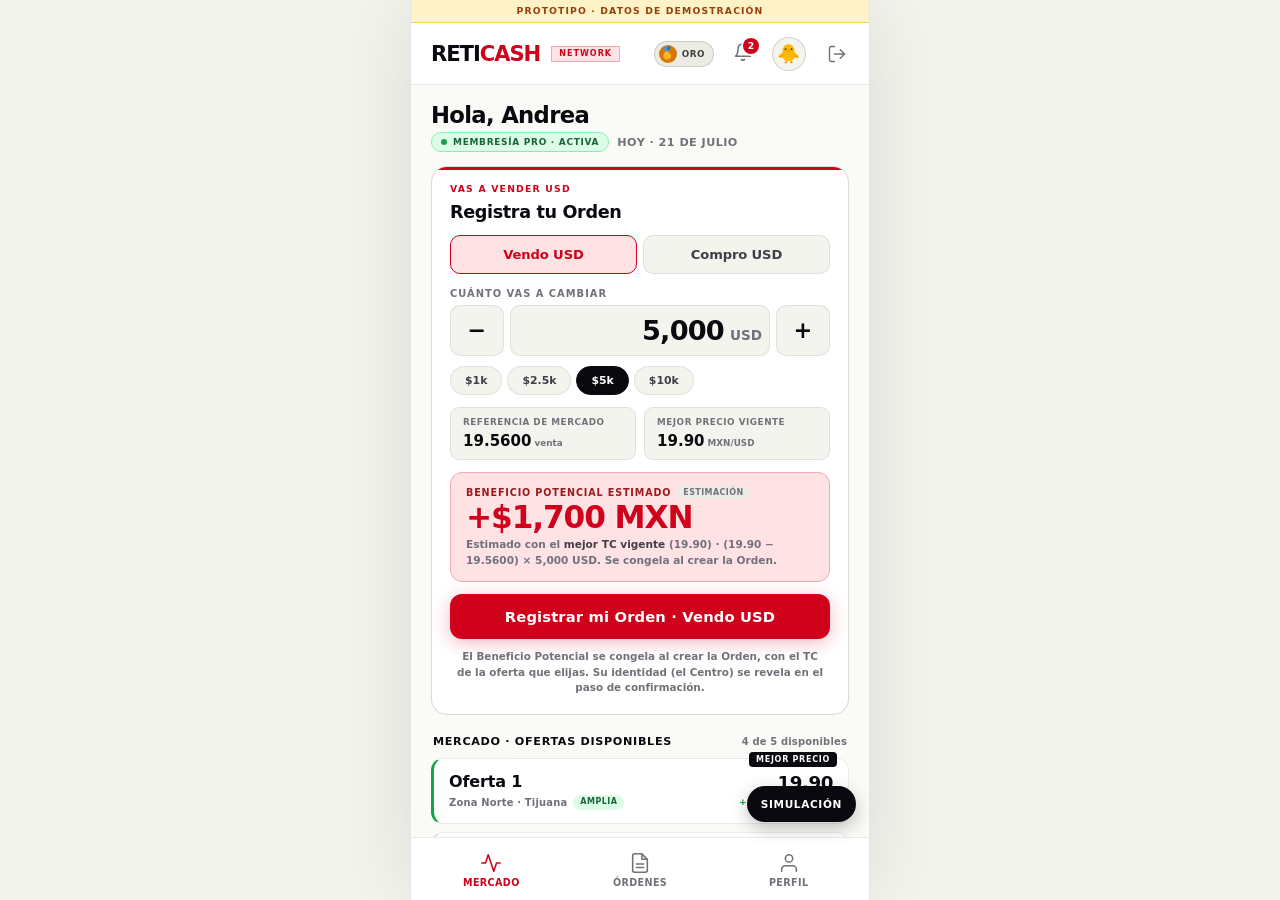
==== commit 6a64e121: "Publicar interfaces simuladas · 2026-07-22T18:26Z" ====
--- a/index.html
+++ b/index.html
@@ -516,7 +516,7 @@
       <svg viewBox="0 0 24 24"><path d="M18 8a6 6 0 1 0-12 0c0 7-3 9-3 9h18s-3-2-3-9"/><path d="M13.73 21a2 2 0 0 1-3.46 0"/></svg>
       <span class="rc-bell-badge" id="rc-bell-badge">2</span>
     </button>
-    <button class="who-avatar" id="who-avatar" onclick="openMini()" aria-label="Mi cuenta">AA</button>
+    <button class="who-avatar" id="who-avatar" onclick="openMini()" aria-label="Mi cuenta" style="font-size:1.15rem;background:var(--surf2)">🐥</button>
     <button class="appbar-exit" onclick="simKick()" aria-label="Cerrar sesión" title="Cerrar sesión">
       <svg viewBox="0 0 24 24"><path d="M9 21H5a2 2 0 0 1-2-2V5a2 2 0 0 1 2-2h4"/><polyline points="16 17 21 12 16 7"/><line x1="21" y1="12" x2="9" y2="12"/></svg>
     </button>
@@ -634,7 +634,7 @@
     <section class="sc" id="s-perfil">
 
       <div class="pf-cred">
-        <div class="pf-cred-av">AA</div>
+        <div class="pf-cred-av" style="background:var(--surf3)">🐥</div>
         <div class="pf-cred-info">
           <div class="pf-cred-n">Andrea Álvarez</div>
           <div class="pf-cred-id">CST-20260214-M78L</div>
